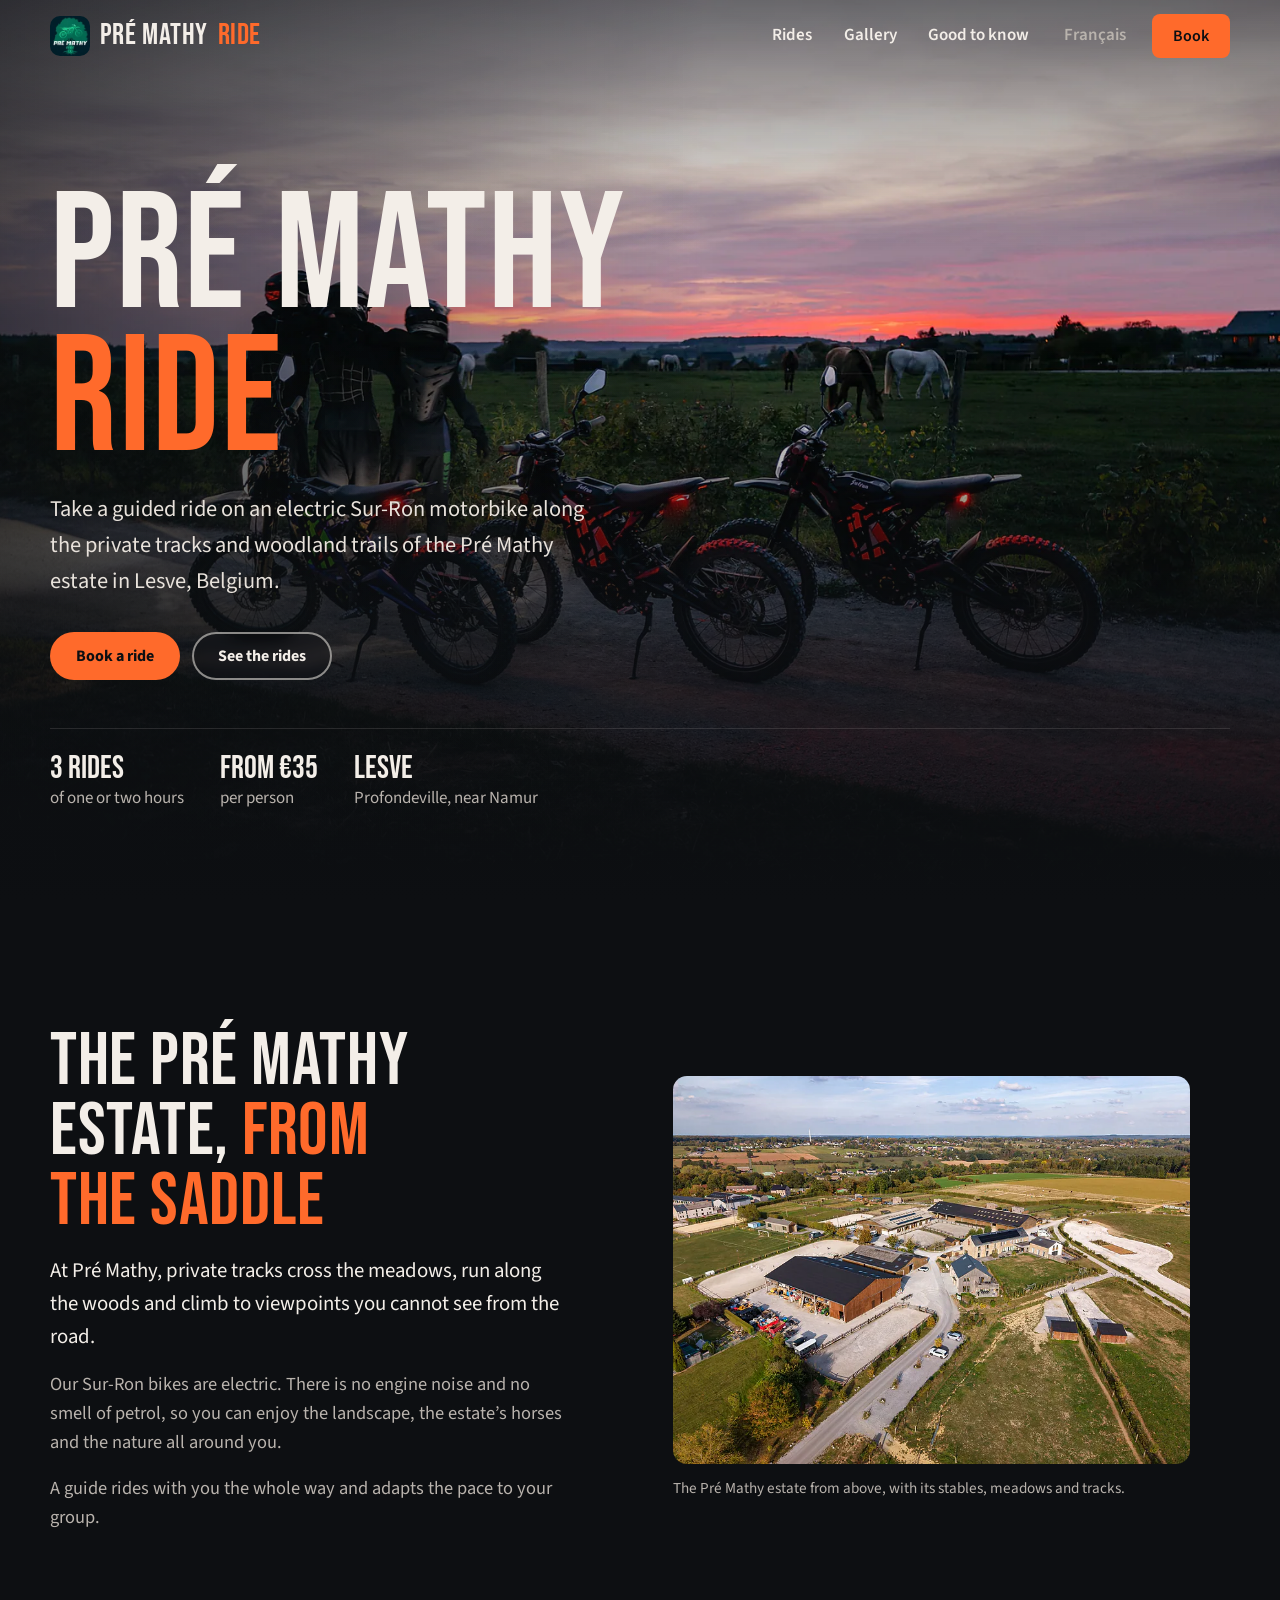
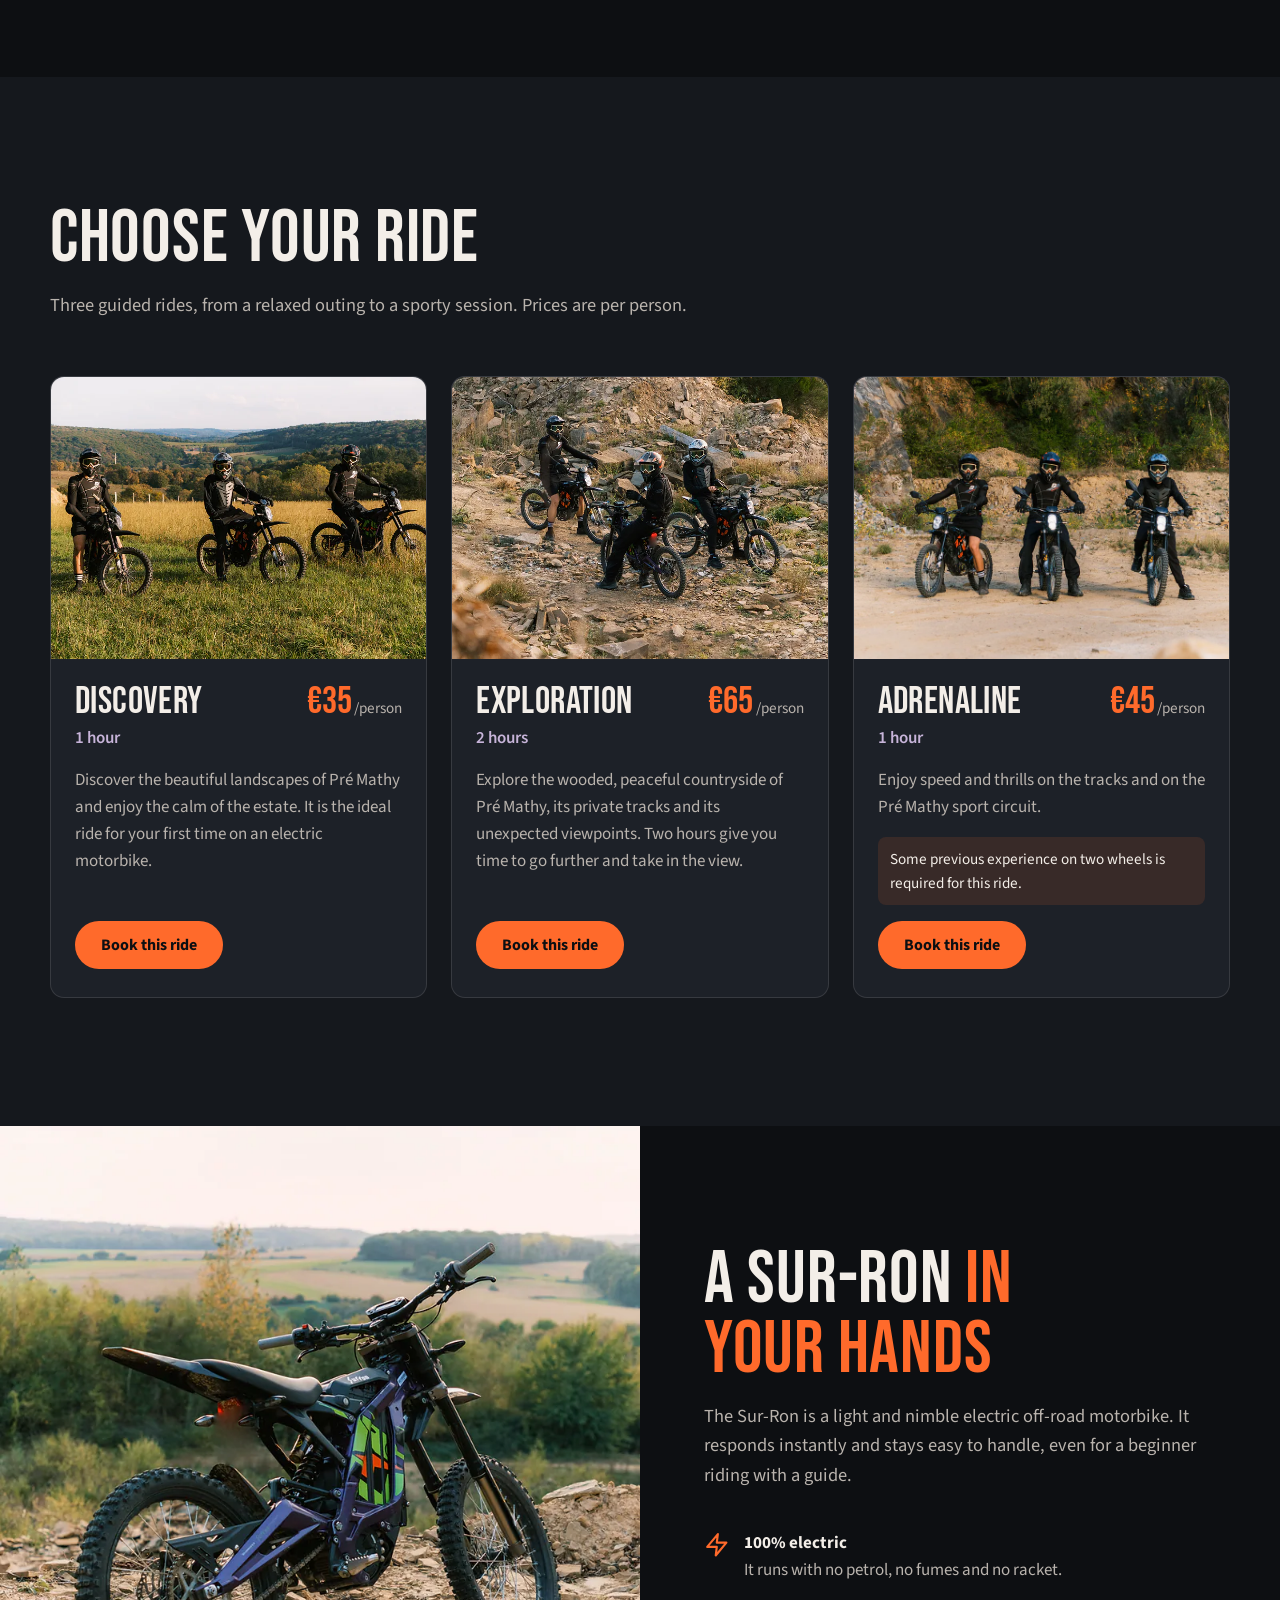
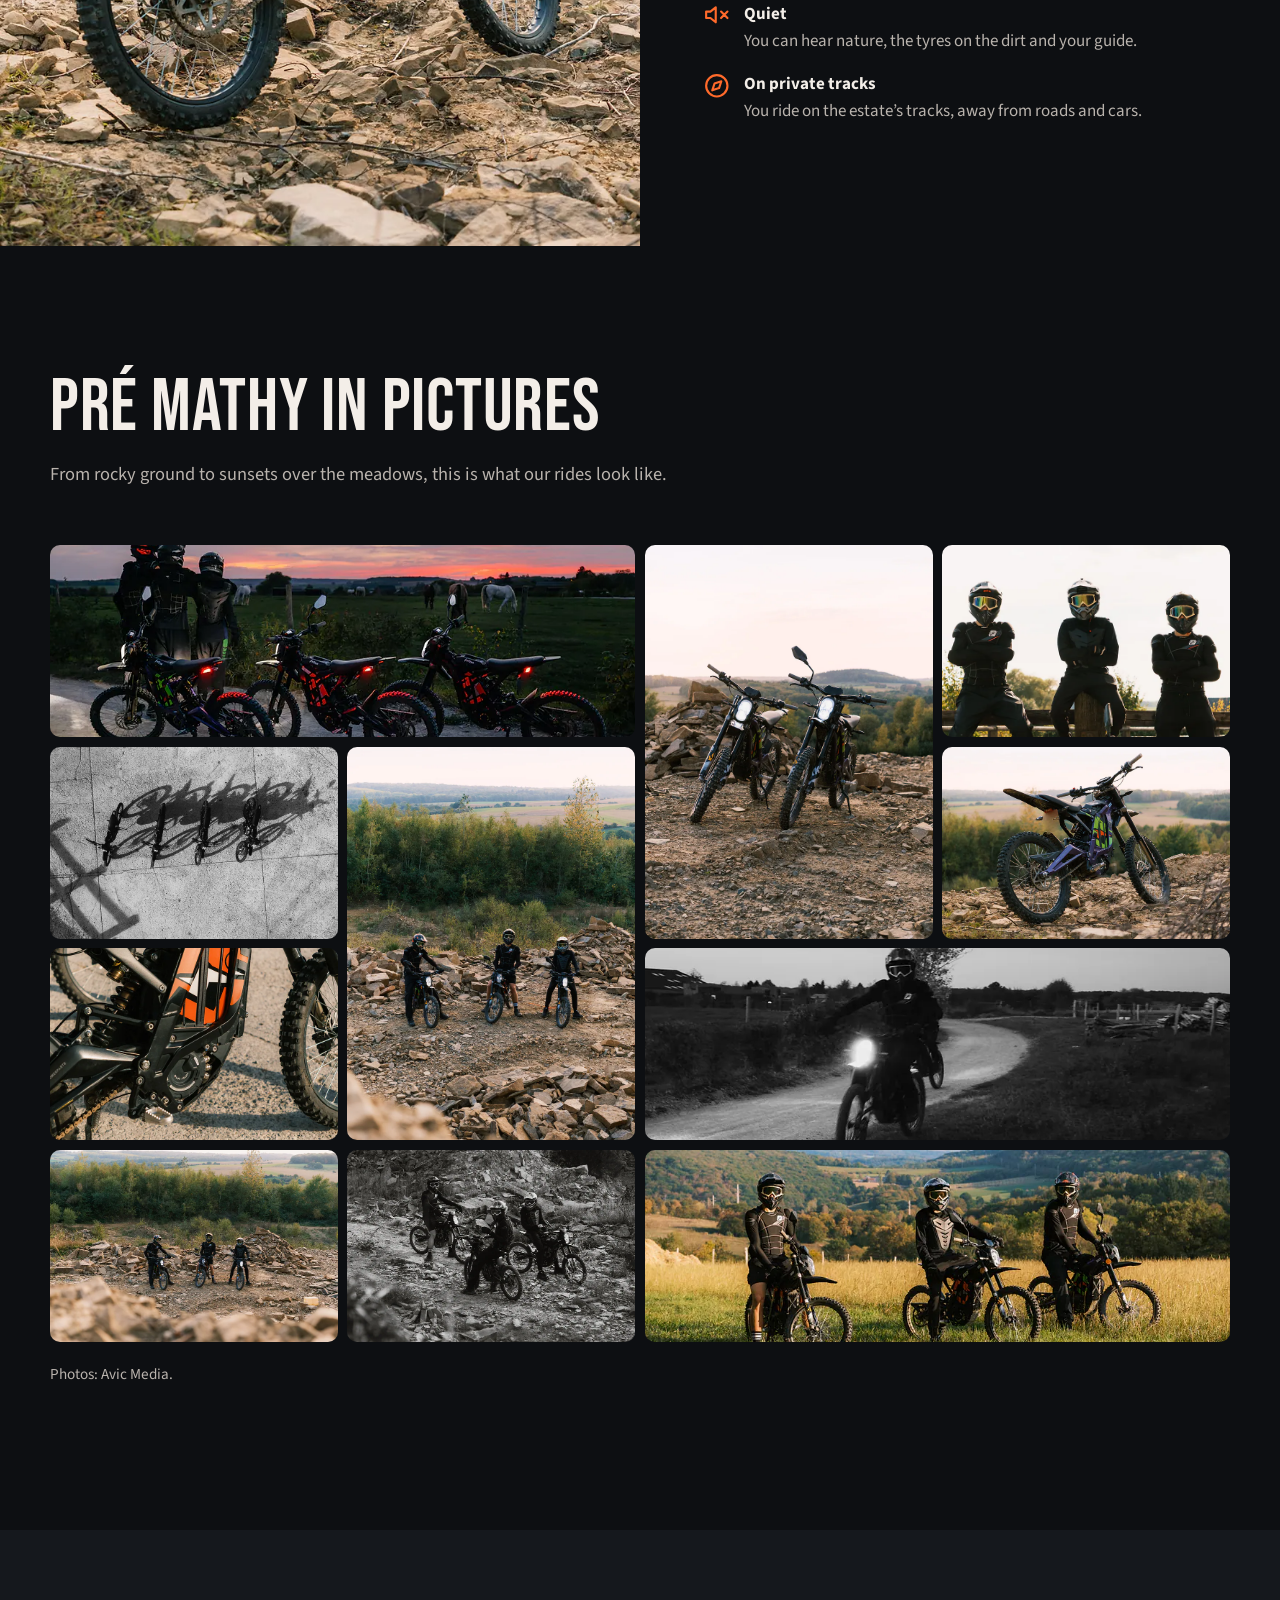
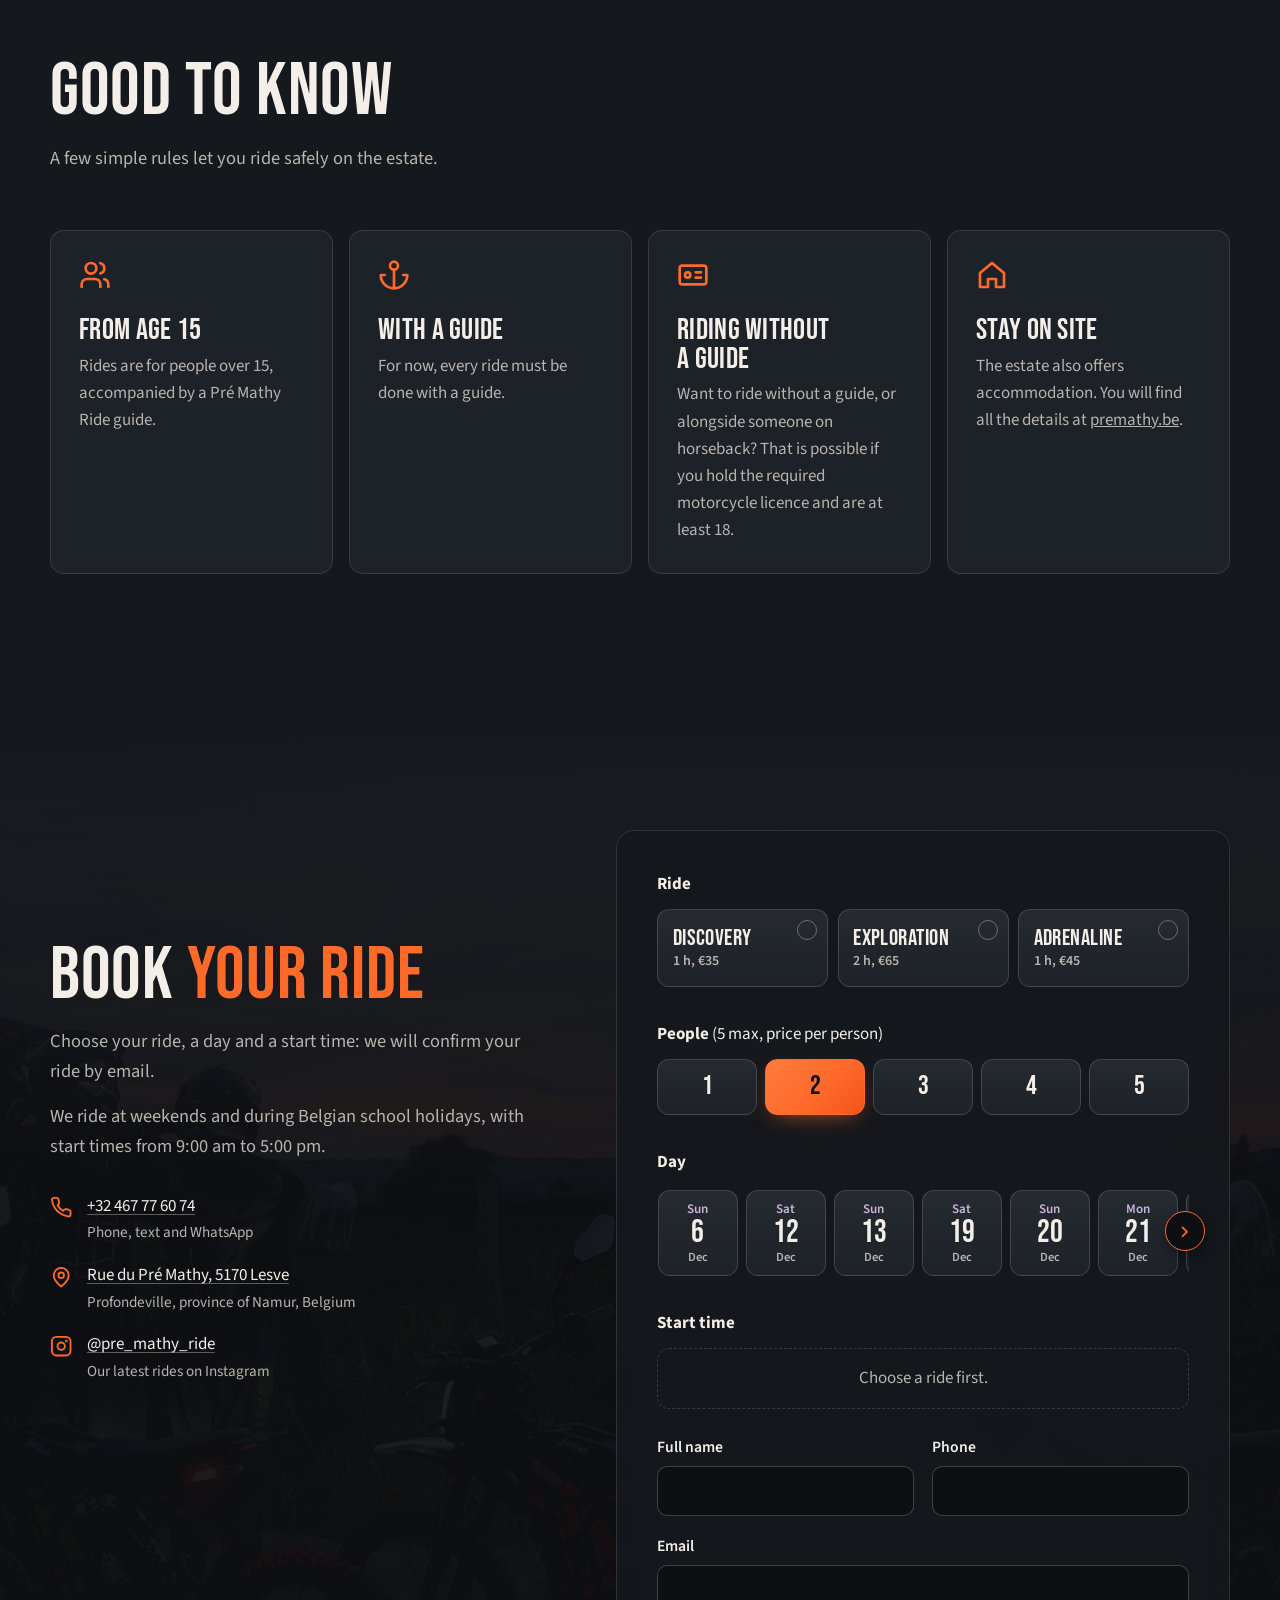
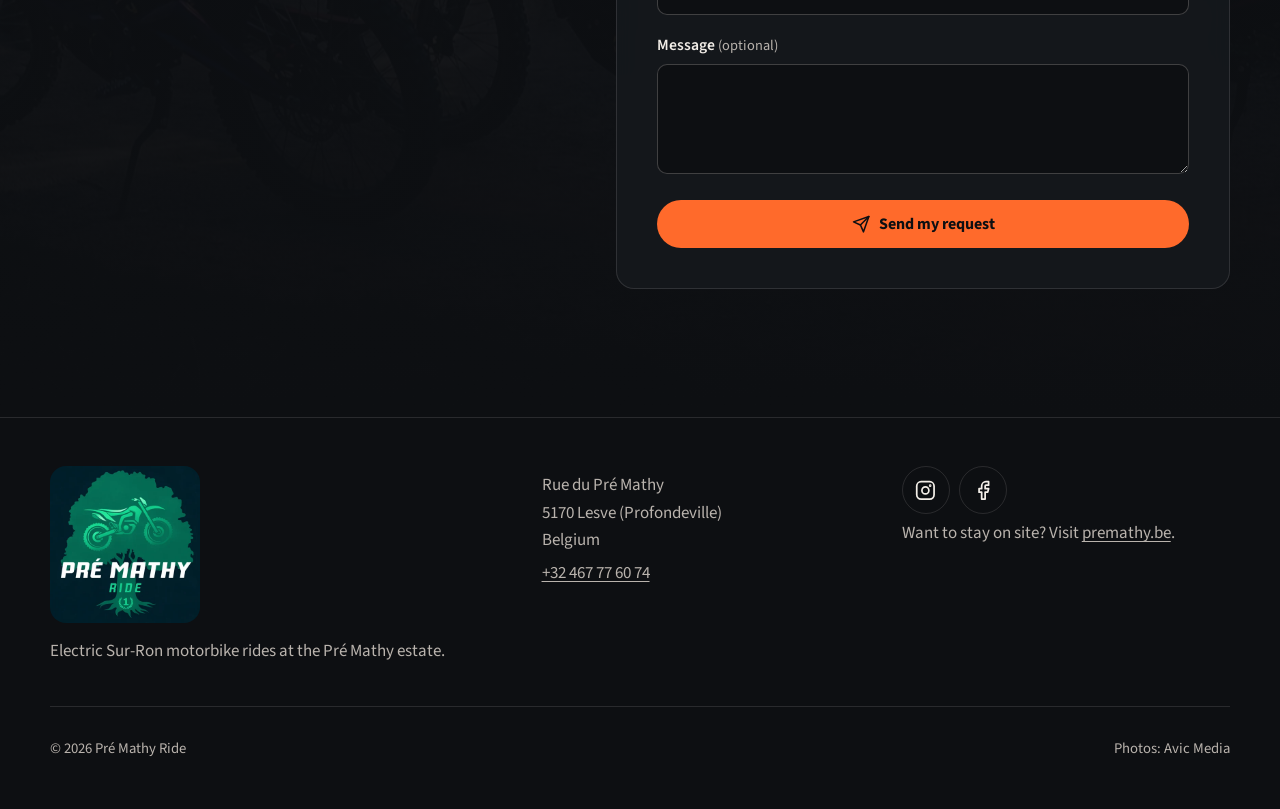
==== en/index.html @ 735bfecc "Photos réexportées depuis les originaux HD, plaques retouchées au lieu d'être floutées Les plaques s" ====
<!doctype html>
<html lang="en">
<head>
  <meta charset="utf-8">
  <meta name="viewport" content="width=device-width, initial-scale=1">
  <title>Pré Mathy Ride | Electric Sur-Ron motorbike rides in Lesve (Namur, Belgium)</title>
  <meta name="description" content="Guided electric Sur-Ron motorbike rides on the private tracks and woodland trails of the Pré Mathy estate in Lesve (Profondeville), Belgium. Three rides from €35 per person.">
  <link rel="canonical" href="https://www.mathyridee.net/en/">
  <link rel="alternate" hreflang="fr" href="https://www.mathyridee.net/">
  <link rel="alternate" hreflang="en" href="https://www.mathyridee.net/en/">
  <meta name="theme-color" content="#0d0f12">
  <meta property="og:type" content="website">
  <meta property="og:locale" content="en_GB">
  <meta property="og:title" content="Pré Mathy Ride | Electric motorbike rides in Lesve">
  <meta property="og:description" content="Guided electric Sur-Ron rides on the private tracks of the Pré Mathy estate.">
  <meta property="og:image" content="/img/og.jpg">
  <link rel="icon" href="/favicon-32.png" sizes="32x32" type="image/png">
  <link rel="icon" href="/favicon-48.png" sizes="48x48" type="image/png">
  <link rel="icon" href="/icon-192.png" sizes="192x192" type="image/png">
  <link rel="apple-touch-icon" href="/apple-touch-icon.png">
  <link rel="preload" href="/fonts/bebas-neue.woff2" as="font" type="font/woff2" crossorigin>
  <link rel="preload" href="/fonts/source-sans-3.woff2" as="font" type="font/woff2" crossorigin>
  <link rel="stylesheet" href="/styles.css">
  <script type="application/ld+json">
  {
    "@context": "https://schema.org",
    "@type": "TouristAttraction",
    "name": "Pré Mathy Ride",
    "description": "Guided electric Sur-Ron motorbike rides at the Pré Mathy estate.",
    "url": "https://www.mathyridee.net/en/",
    "telephone": "+32467776074",
    "image": "https://www.mathyridee.net/img/og.jpg",
    "address": {
      "@type": "PostalAddress",
      "streetAddress": "Rue du Pré Mathy",
      "addressLocality": "Lesve",
      "postalCode": "5170",
      "addressRegion": "Namur",
      "addressCountry": "BE"
    },
    "sameAs": ["https://www.instagram.com/pre_mathy_ride/", "https://www.facebook.com/profile.php?id=61573303986763"]
  }
  </script>
</head>
<body>
  <a class="skip" href="#contenu">Skip to content</a>

  <header class="header" id="header">
    <div class="wrap header-inner">
      <a class="brand" href="#top" aria-label="Pré Mathy Ride, back to top"><img class="brand-logo" src="/img/logo-icon.webp" width="40" height="40" alt="">Pré Mathy <span>Ride</span></a>
      <button class="menu-toggle" type="button" aria-expanded="false" aria-controls="nav" aria-label="Open menu">
        <svg viewBox="0 0 24 24" fill="none" stroke="currentColor" stroke-width="2" stroke-linecap="round" aria-hidden="true"><path d="M4 7h16M4 12h16M4 17h16"/></svg>
      </button>
      <nav class="nav" id="nav" aria-label="Main navigation">
        <a href="#formules">Rides</a>
        <a href="#galerie">Gallery</a>
        <a href="#infos">Good to know</a>
        <a class="lang" href="/" hreflang="fr" lang="fr">Français</a>
        <a class="btn btn-primary" href="#reserver">Book</a>
      </nav>
    </div>
  </header>

  <main id="contenu">
    <section class="hero" id="top">
      <picture>
        <source media="(orientation: portrait)" srcset="/img/pmr-45-800.webp 800w, /img/pmr-45-1600.webp 1600w, /img/pmr-45-2400.webp 2400w" sizes="100vw">
        <img src="/img/pmr-48-1600.webp" srcset="/img/pmr-48-800.webp 800w, /img/pmr-48-1600.webp 1600w, /img/pmr-48-2400.webp 2400w" sizes="100vw" width="1600" height="1067" alt="Three electric Sur-Ron bikes with their lights on, on a Pré Mathy track at sunset, with their riders and horses in the meadow" fetchpriority="high">
      </picture>
      <div class="wrap hero-content">
        <h1>Pré Mathy <span>Ride</span></h1>
        <p class="hero-lead">Take a guided ride on an electric Sur-Ron motorbike along the private tracks and woodland trails of the Pré Mathy estate in Lesve, Belgium.</p>
        <div class="hero-actions">
          <a class="btn btn-primary" href="#reserver">Book a ride</a>
          <a class="btn btn-ghost" href="#formules">See the rides</a>
        </div>
        <div class="hero-facts">
          <p><strong>3 rides</strong>of one or two hours</p>
          <p><strong>From €35</strong>per person</p>
          <p><strong>Lesve</strong>Profondeville, near Namur</p>
        </div>
      </div>
    </section>

    <section class="section" aria-labelledby="domaine-titre">
      <div class="wrap domain">
        <div class="domain-text reveal">
          <h2 id="domaine-titre">The Pré Mathy estate, <span class="accent">from the saddle</span></h2>
          <p>At Pré Mathy, private tracks cross the meadows, run along the woods and climb to viewpoints you cannot see from the road.</p>
          <p>Our Sur-Ron bikes are electric. There is no engine noise and no smell of petrol, so you can enjoy the landscape, the estate’s horses and the nature all around you.</p>
          <p>A guide rides with you the whole way and adapts the pace to your group.</p>
        </div>
        <figure class="domain-photo reveal reveal-delay-1">
          <img src="/img/pmr-19-1600.webp" srcset="/img/pmr-19-800.webp 800w, /img/pmr-19-1600.webp 1600w, /img/pmr-19-2400.webp 2400w" sizes="(min-width: 900px) 600px, 100vw" width="1600" height="1200" loading="lazy" alt="Aerial view of the Pré Mathy estate with its stables, meadows and dirt tracks">
          <figcaption>The Pré Mathy estate from above, with its stables, meadows and tracks.</figcaption>
        </figure>
      </div>
    </section>

    <section class="section rides" id="formules" aria-labelledby="formules-titre">
      <div class="wrap">
        <div class="section-head reveal">
          <h2 id="formules-titre">Choose your ride</h2>
          <p>Three guided rides, from a relaxed outing to a sporty session. Prices are per person.</p>
        </div>
        <div class="ride-grid">
          <article class="ride reveal">
            <div class="ride-photo">
              <img src="/img/pmr-21-800.webp" srcset="/img/pmr-21-800.webp 800w, /img/pmr-21-1600.webp 1600w, /img/pmr-21-2400.webp 2400w" sizes="(min-width: 900px) 380px, 100vw" width="800" height="533" loading="lazy" alt="Three riders on Sur-Ron bikes in a golden field, with the valley and woods behind them">
            </div>
            <div class="ride-body">
              <div class="ride-meta"><h3>Discovery</h3><p class="ride-price">€35<small>/person</small></p></div>
              <p class="ride-duration">1 hour</p>
              <p>Discover the beautiful landscapes of Pré Mathy and enjoy the calm of the estate. It is the ideal ride for your first time on an electric motorbike.</p>
              <a class="btn btn-primary" href="#reserver" data-ride="decouverte">Book this ride</a>
            </div>
          </article>
          <article class="ride reveal reveal-delay-1">
            <div class="ride-photo">
              <img src="/img/pmr-36-800.webp" srcset="/img/pmr-36-800.webp 800w, /img/pmr-36-1600.webp 1600w, /img/pmr-36-2400.webp 2400w" sizes="(min-width: 900px) 380px, 100vw" width="800" height="533" loading="lazy" alt="Riders on Sur-Ron bikes on a stony trail lined with greenery">
            </div>
            <div class="ride-body">
              <div class="ride-meta"><h3>Exploration</h3><p class="ride-price">€65<small>/person</small></p></div>
              <p class="ride-duration">2 hours</p>
              <p>Explore the wooded, peaceful countryside of Pré Mathy, its private tracks and its unexpected viewpoints. Two hours give you time to go further and take in the view.</p>
              <a class="btn btn-primary" href="#reserver" data-ride="exploration">Book this ride</a>
            </div>
          </article>
          <article class="ride reveal reveal-delay-2">
            <div class="ride-photo">
              <img src="/img/pmr-26-800.webp" srcset="/img/pmr-26-800.webp 800w, /img/pmr-26-1600.webp 1600w, /img/pmr-26-2400.webp 2400w" sizes="(min-width: 900px) 380px, 100vw" width="800" height="1200" loading="lazy" alt="Three helmeted riders standing next to their Sur-Ron bikes on rocky ground">
            </div>
            <div class="ride-body">
              <div class="ride-meta"><h3>Adrenaline</h3><p class="ride-price">€45<small>/person</small></p></div>
              <p class="ride-duration">1 hour</p>
              <p>Enjoy speed and thrills on the tracks and on the Pré Mathy sport circuit.</p>
              <p class="ride-note">Some previous experience on two wheels is required for this ride.</p>
              <a class="btn btn-primary" href="#reserver" data-ride="adrenaline">Book this ride</a>
            </div>
          </article>
        </div>
      </div>
    </section>

    <section class="machine" aria-labelledby="machine-titre">
      <div class="machine-photo">
        <img src="/img/pmr-34-1600.webp" srcset="/img/pmr-34-800.webp 800w, /img/pmr-34-1600.webp 1600w, /img/pmr-34-2400.webp 2400w" sizes="(min-width: 900px) 50vw, 100vw" width="1600" height="2400" loading="lazy" alt="An electric Sur-Ron standing on rocks, facing the countryside">
      </div>
      <div class="machine-text reveal">
        <h2 id="machine-titre">A Sur-Ron <span class="accent">in your hands</span></h2>
        <p>The Sur-Ron is a light and nimble electric off-road motorbike. It responds instantly and stays easy to handle, even for a beginner riding with a guide.</p>
        <ul class="machine-list">
          <li>
            <svg viewBox="0 0 24 24" fill="none" stroke="currentColor" stroke-width="2" stroke-linecap="round" stroke-linejoin="round" aria-hidden="true"><path d="M13 2 3 14h9l-1 8 10-12h-9l1-8z"/></svg>
            <div><strong>100% electric</strong><span>It runs with no petrol, no fumes and no racket.</span></div>
          </li>
          <li>
            <svg viewBox="0 0 24 24" fill="none" stroke="currentColor" stroke-width="2" stroke-linecap="round" stroke-linejoin="round" aria-hidden="true"><path d="M11 5 6 9H2v6h4l5 4V5z"/><path d="m22 9-6 6M16 9l6 6"/></svg>
            <div><strong>Quiet</strong><span>You can hear nature, the tyres on the dirt and your guide.</span></div>
          </li>
          <li>
            <svg viewBox="0 0 24 24" fill="none" stroke="currentColor" stroke-width="2" stroke-linecap="round" stroke-linejoin="round" aria-hidden="true"><circle cx="12" cy="12" r="10"/><path d="m16.24 7.76-2.12 6.36-6.36 2.12 2.12-6.36 6.36-2.12z"/></svg>
            <div><strong>On private tracks</strong><span>You ride on the estate’s tracks, away from roads and cars.</span></div>
          </li>
        </ul>
      </div>
    </section>

    <section class="section" id="galerie" aria-labelledby="galerie-titre">
      <div class="wrap">
        <div class="section-head reveal">
          <h2 id="galerie-titre">Pré Mathy in pictures</h2>
          <p>From rocky ground to sunsets over the meadows, this is what our rides look like.</p>
        </div>
        <div class="gallery-grid" id="gallery">
          <button class="wide" type="button" data-full="/img/pmr-50-2400.webp"><img src="/img/pmr-50-800.webp" width="800" height="533" loading="lazy" alt="Riders and Sur-Ron bikes together on a track at sunset"></button>
          <button class="tall" type="button" data-full="/img/pmr-29-2400.webp"><img src="/img/pmr-29-800.webp" width="800" height="1200" loading="lazy" alt="Two Sur-Ron bikes with headlights on, on a pile of stones in front of wooded hills"></button>
          <button type="button" data-full="/img/pmr-13-2400.webp"><img src="/img/pmr-13-800.webp" width="800" height="450" loading="lazy" alt="Three helmeted riders with arms crossed in front of the trees"></button>
          <button type="button" data-full="/img/pmr-18-2400.webp"><img src="/img/pmr-18-800.webp" width="800" height="600" loading="lazy" alt="Shadows of bikes and riders cast on the gravel, in black and white"></button>
          <button class="tall" type="button" data-full="/img/pmr-42-2400.webp"><img src="/img/pmr-42-800.webp" width="800" height="1200" loading="lazy" alt="Three riders and their Sur-Ron bikes on rocky ground under a clear sky"></button>
          <button type="button" data-full="/img/pmr-35-2400.webp"><img src="/img/pmr-35-800.webp" width="800" height="533" loading="lazy" alt="A Sur-Ron on the rocks, facing the fields and woods"></button>
          <button type="button" data-full="/img/pmr-08-2400.webp"><img src="/img/pmr-08-800.webp" width="800" height="599" loading="lazy" alt="Close-up of a Sur-Ron: wheel, suspension and orange bodywork"></button>
          <button class="wide" type="button" data-full="/img/pmr-51-2400.webp"><img src="/img/pmr-51-800.webp" width="800" height="533" loading="lazy" alt="A rider with headlight on along a track at night, in black and white"></button>
          <button type="button" data-full="/img/pmr-41-2400.webp"><img src="/img/pmr-41-800.webp" width="800" height="533" loading="lazy" alt="Three riders lined up on their bikes in the middle of stony ground"></button>
          <button type="button" data-full="/img/pmr-37-2400.webp"><img src="/img/pmr-37-800.webp" width="800" height="533" loading="lazy" alt="Riders on Sur-Ron bikes on a rocky trail, in black and white"></button>
          <button class="wide" type="button" data-full="/img/pmr-20-2400.webp"><img src="/img/pmr-20-800.webp" width="800" height="533" loading="lazy" alt="Three riders on their Sur-Ron bikes in a field, with the valley behind them"></button>
        </div>
        <p class="gallery-credit">Photos: Avic Media.</p>
      </div>
    </section>

    <section class="section infos" id="infos" aria-labelledby="infos-titre">
      <div class="wrap">
        <div class="section-head reveal">
          <h2 id="infos-titre">Good to know</h2>
          <p>A few simple rules let you ride safely on the estate.</p>
        </div>
        <div class="info-grid">
          <div class="info reveal">
            <svg viewBox="0 0 24 24" fill="none" stroke="currentColor" stroke-width="2" stroke-linecap="round" stroke-linejoin="round" aria-hidden="true"><path d="M16 21v-2a4 4 0 0 0-4-4H6a4 4 0 0 0-4 4v2"/><circle cx="9" cy="7" r="4"/><path d="M22 21v-2a4 4 0 0 0-3-3.87M16 3.13a4 4 0 0 1 0 7.75"/></svg>
            <h3>From age 15</h3>
            <p>Rides are for people over 15, accompanied by a Pré Mathy Ride guide.</p>
          </div>
          <div class="info reveal reveal-delay-1">
            <svg viewBox="0 0 24 24" fill="none" stroke="currentColor" stroke-width="2" stroke-linecap="round" stroke-linejoin="round" aria-hidden="true"><circle cx="12" cy="5" r="3"/><path d="M12 22V8M5 12H2a10 10 0 0 0 20 0h-3"/></svg>
            <h3>With a guide</h3>
            <p>For now, every ride must be done with a guide.</p>
          </div>
          <div class="info reveal reveal-delay-2">
            <svg viewBox="0 0 24 24" fill="none" stroke="currentColor" stroke-width="2" stroke-linecap="round" stroke-linejoin="round" aria-hidden="true"><rect x="2" y="5" width="20" height="14" rx="2"/><circle cx="8" cy="12" r="2"/><path d="M14 10h4M14 14h4"/></svg>
            <h3>Riding without a guide</h3>
            <p>Want to ride without a guide, or alongside someone on horseback? That is possible if you hold the required motorcycle licence and are at least 18.</p>
          </div>
          <div class="info reveal">
            <svg viewBox="0 0 24 24" fill="none" stroke="currentColor" stroke-width="2" stroke-linecap="round" stroke-linejoin="round" aria-hidden="true"><path d="M3 10.5 12 3l9 7.5V21h-6v-6H9v6H3z"/></svg>
            <h3>Stay on site</h3>
            <p>The estate also offers accommodation. You will find all the details at <a href="https://www.premathy.be/" target="_blank" rel="noopener">premathy.be</a>.</p>
          </div>
        </div>
      </div>
    </section>

    <section class="section booking" id="reserver" aria-labelledby="reserver-titre">
      <div class="booking-bg" aria-hidden="true"><img src="/img/pmr-49-1600.webp" srcset="/img/pmr-49-800.webp 800w, /img/pmr-49-1600.webp 1600w, /img/pmr-49-2400.webp 2400w" sizes="100vw" width="1600" height="1067" loading="lazy" alt=""></div>
      <div class="wrap booking-grid">
        <div class="booking-intro reveal">
          <h2 id="reserver-titre">Book <span class="accent">your ride</span></h2>
          <p>Choose your ride, a day and a start time: we will confirm your ride by email.</p>
          <p>We ride at weekends and during Belgian school holidays, with start times from 9:00 am to 5:00 pm.</p>
          <ul class="contact-list">
            <li>
              <svg viewBox="0 0 24 24" fill="none" stroke="currentColor" stroke-width="2" stroke-linecap="round" stroke-linejoin="round" aria-hidden="true"><path d="M22 16.92v3a2 2 0 0 1-2.18 2 19.8 19.8 0 0 1-8.63-3.07 19.5 19.5 0 0 1-6-6A19.8 19.8 0 0 1 2.12 4.18 2 2 0 0 1 4.11 2h3a2 2 0 0 1 2 1.72c.13.96.36 1.9.7 2.81a2 2 0 0 1-.45 2.11L8.09 9.91a16 16 0 0 0 6 6l1.27-1.27a2 2 0 0 1 2.11-.45c.9.34 1.85.57 2.81.7A2 2 0 0 1 22 16.92z"/></svg>
              <div><a href="tel:+32467776074">+32 467 77 60 74</a><small>Phone, text and WhatsApp</small></div>
            </li>
            <li>
              <svg viewBox="0 0 24 24" fill="none" stroke="currentColor" stroke-width="2" stroke-linecap="round" stroke-linejoin="round" aria-hidden="true"><path d="M20 10c0 6-8 12-8 12s-8-6-8-12a8 8 0 0 1 16 0z"/><circle cx="12" cy="10" r="3"/></svg>
              <div><a href="https://maps.app.goo.gl/P4dVZrXSsiTsPpuCA" target="_blank" rel="noopener">Rue du Pré Mathy, 5170 Lesve</a><small>Profondeville, province of Namur, Belgium</small></div>
            </li>
            <li>
              <svg viewBox="0 0 24 24" fill="none" stroke="currentColor" stroke-width="2" stroke-linecap="round" stroke-linejoin="round" aria-hidden="true"><rect x="2" y="2" width="20" height="20" rx="5"/><circle cx="12" cy="12" r="4"/><circle cx="17.5" cy="6.5" r="0.5" fill="currentColor"/></svg>
              <div><a href="https://www.instagram.com/pre_mathy_ride/" target="_blank" rel="noopener">@pre_mathy_ride</a><small>Our latest rides on Instagram</small></div>
            </li>
          </ul>
        </div>

        <form class="form reveal reveal-delay-1" id="booking-form" novalidate>
          <div class="form-main" id="form-main">
            <input type="hidden" id="ride" name="ride">
            <input type="hidden" id="people" name="people" value="2">

            <div class="pick">
              <p class="pick-label" id="lbl-ride">Ride</p>
              <div class="ride-picks" id="ride-picks" role="group" aria-labelledby="lbl-ride">
                <button type="button" class="tile ride-tile" data-value="decouverte" aria-pressed="false"><span class="tick" aria-hidden="true"></span><span class="tile-main">Discovery</span><span class="tile-sub">1 h, €35</span></button>
                <button type="button" class="tile ride-tile" data-value="exploration" aria-pressed="false"><span class="tick" aria-hidden="true"></span><span class="tile-main">Exploration</span><span class="tile-sub">2 h, €65</span></button>
                <button type="button" class="tile ride-tile" data-value="adrenaline" aria-pressed="false"><span class="tick" aria-hidden="true"></span><span class="tile-main">Adrenaline</span><span class="tile-sub">1 h, €45</span></button>
              </div>
              <p class="error" id="ride-error"></p>
            </div>

            <div class="pick">
              <p class="pick-label" id="lbl-people">People <span class="hint">(5 max, price per person)</span></p>
              <div class="people-picks" id="people-picks" role="group" aria-labelledby="lbl-people">
                <button type="button" class="tile num-tile" data-value="1" aria-pressed="false">1</button>
                <button type="button" class="tile num-tile" data-value="2" aria-pressed="true">2</button>
                <button type="button" class="tile num-tile" data-value="3" aria-pressed="false">3</button>
                <button type="button" class="tile num-tile" data-value="4" aria-pressed="false">4</button>
                <button type="button" class="tile num-tile" data-value="5" aria-pressed="false">5</button>
              </div>
              <p class="error" id="people-error"></p>
            </div>

            <div class="pick" id="planner">
              <input type="hidden" id="date" name="date">
              <input type="hidden" id="time" name="time">
              <p class="pick-label" id="lbl-day">Day</p>
              <div class="day-strip">
                <button type="button" class="strip-nav prev" id="days-prev" aria-label="Earlier days"><svg viewBox="0 0 24 24" fill="none" stroke="currentColor" stroke-width="2.4" stroke-linecap="round" stroke-linejoin="round" aria-hidden="true"><path d="m15 18-6-6 6-6"/></svg></button>
                <div class="day-scroll" id="day-grid" role="group" aria-labelledby="lbl-day"></div>
                <button type="button" class="strip-nav next" id="days-next" aria-label="Later days"><svg viewBox="0 0 24 24" fill="none" stroke="currentColor" stroke-width="2.4" stroke-linecap="round" stroke-linejoin="round" aria-hidden="true"><path d="m9 18 6-6-6-6"/></svg></button>
              </div>
              <p class="pick-label" id="lbl-time">Start time</p>
              <div class="time-grid" id="time-grid" role="group" aria-labelledby="lbl-time"></div>
            </div>
            <p class="planner-status" id="planner-status" aria-live="polite"></p>
            <p class="error" id="when-error"></p>

            <div class="fields">
              <div class="field">
                <label for="name">Full name</label>
                <input id="name" name="name" type="text" autocomplete="name" required aria-describedby="name-error">
                <p class="error" id="name-error"></p>
              </div>
              <div class="field">
                <label for="phone">Phone</label>
                <input id="phone" name="phone" type="tel" autocomplete="tel" inputmode="tel" required aria-describedby="phone-error">
                <p class="error" id="phone-error"></p>
              </div>
              <div class="field full">
                <label for="email">Email</label>
                <input id="email" name="email" type="email" autocomplete="email" required aria-describedby="email-error">
                <p class="error" id="email-error"></p>
              </div>
              <div class="field full">
                <label for="message">Message <span class="hint">(optional)</span></label>
                <textarea id="message" name="message" rows="3"></textarea>
              </div>
              <div class="hp" aria-hidden="true">
                <label for="website">Leave empty</label>
                <input id="website" name="website" type="text" tabindex="-1" autocomplete="off">
              </div>
            </div>
            <div class="form-summary" role="alert" id="form-summary"></div>
            <div class="form-actions">
              <button class="btn btn-primary" type="submit" id="submit-btn">
                <svg viewBox="0 0 24 24" fill="none" stroke="currentColor" stroke-width="2" stroke-linecap="round" stroke-linejoin="round" aria-hidden="true"><path d="m22 2-7 20-4-9-9-4z"/><path d="M22 2 11 13"/></svg>
                <span>Send my request</span>
              </button>
            </div>
          </div>
          <div class="form-done" id="form-done" hidden tabindex="-1">
            <svg viewBox="0 0 24 24" fill="none" stroke="currentColor" stroke-width="2" stroke-linecap="round" stroke-linejoin="round" aria-hidden="true"><path d="M22 11.08V12a10 10 0 1 1-5.93-9.14"/><path d="m22 4-10 10.01-3-3"/></svg>
            <h3>Request sent!</h3>
            <p id="done-text"></p>
            <p>We will confirm your ride by email very soon.</p>
            <button class="btn btn-ghost" type="button" id="new-request">New request</button>
          </div>
        </form>
      </div>
    </section>
  </main>

  <footer class="footer">
    <div class="wrap">
      <div class="footer-inner">
        <div>
          <a class="footer-logo" href="#top"><img src="/img/logo.webp" width="440" height="460" alt="Pré Mathy Ride logo" loading="lazy"></a>
          <p>Electric Sur-Ron motorbike rides at the Pré Mathy estate.</p>
        </div>
        <div>
          <p>Rue du Pré Mathy<br>5170 Lesve (Profondeville)<br>Belgium</p>
          <p><a href="tel:+32467776074">+32 467 77 60 74</a></p>
        </div>
        <div>
          <div class="socials">
            <a href="https://www.instagram.com/pre_mathy_ride/" target="_blank" rel="noopener" aria-label="Pré Mathy Ride on Instagram">
              <svg viewBox="0 0 24 24" fill="none" stroke="currentColor" stroke-width="2" stroke-linecap="round" stroke-linejoin="round" aria-hidden="true"><rect x="2" y="2" width="20" height="20" rx="5"/><circle cx="12" cy="12" r="4"/><circle cx="17.5" cy="6.5" r="0.5" fill="currentColor"/></svg>
            </a>
            <a href="https://www.facebook.com/profile.php?id=61573303986763" target="_blank" rel="noopener" aria-label="Pré Mathy Ride on Facebook">
              <svg viewBox="0 0 24 24" fill="none" stroke="currentColor" stroke-width="2" stroke-linecap="round" stroke-linejoin="round" aria-hidden="true"><path d="M18 2h-3a5 5 0 0 0-5 5v3H7v4h3v8h4v-8h3l1-4h-4V7a1 1 0 0 1 1-1h3z"/></svg>
            </a>
          </div>
          <p>Want to stay on site? Visit <a href="https://www.premathy.be/" target="_blank" rel="noopener">premathy.be</a>.</p>
        </div>
      </div>
      <div class="footer-bottom">
        <p>© 2026 Pré Mathy Ride</p>
        <p>Photos: Avic Media</p>
      </div>
    </div>
  </footer>

  <div class="mobile-bar" id="mobile-bar">
    <a class="btn btn-ghost" href="tel:+32467776074">Call</a>
    <a class="btn btn-primary" href="#reserver">Book</a>
  </div>

  <dialog class="lightbox" id="lightbox" aria-label="Enlarged photo">
    <img alt="">
    <button class="lb-btn lb-close" type="button" aria-label="Close">
      <svg viewBox="0 0 24 24" fill="none" stroke="currentColor" stroke-width="2" stroke-linecap="round" aria-hidden="true"><path d="M18 6 6 18M6 6l12 12"/></svg>
    </button>
    <button class="lb-btn lb-prev" type="button" aria-label="Previous photo">
      <svg viewBox="0 0 24 24" fill="none" stroke="currentColor" stroke-width="2" stroke-linecap="round" stroke-linejoin="round" aria-hidden="true"><path d="m15 18-6-6 6-6"/></svg>
    </button>
    <button class="lb-btn lb-next" type="button" aria-label="Next photo">
      <svg viewBox="0 0 24 24" fill="none" stroke="currentColor" stroke-width="2" stroke-linecap="round" stroke-linejoin="round" aria-hidden="true"><path d="m9 18 6-6-6-6"/></svg>
    </button>
    <p class="lb-count" aria-live="polite"></p>
  </dialog>

  <script src="/script.js" defer></script>
</body>
</html>
---- styles.css ----
@font-face {
  font-family: "Bebas Neue";
  src: url("/fonts/bebas-neue.woff2") format("woff2");
  font-weight: 400;
  font-display: swap;
}
@font-face {
  font-family: "Source Sans 3";
  src: url("/fonts/source-sans-3.woff2") format("woff2");
  font-weight: 200 900;
  font-display: swap;
}

:root {
  --night: #0d0f12;
  --night-2: #15181d;
  --night-3: #1d2128;
  --line: rgba(243, 238, 232, 0.12);
  --text: #f3eee8;
  --text-soft: #b9b3ad;
  --sunset: #ff6a2b;
  --sunset-hover: #ff8550;
  --dusk: #c7b4d9;
  --radius: 14px;
  --display: "Bebas Neue", "Arial Narrow", Impact, sans-serif;
  --body: "Source Sans 3", "Segoe UI", system-ui, sans-serif;
  --wrap: min(1180px, 100% - 2rem);
  --ease: cubic-bezier(0.22, 1, 0.36, 1);
}

*, *::before, *::after { box-sizing: border-box; }

html { scroll-behavior: smooth; scroll-padding-top: 5rem; }

body {
  margin: 0;
  background: var(--night);
  color: var(--text);
  font-family: var(--body);
  font-size: 1.0625rem;
  line-height: 1.6;
  -webkit-font-smoothing: antialiased;
  text-rendering: optimizeLegibility;
}

[hidden] { display: none !important; }
img { display: block; max-width: 100%; height: auto; }
a { color: inherit; }
p { margin: 0 0 1rem; }

h1, h2, h3 {
  font-family: var(--display);
  font-weight: 400;
  line-height: 0.95;
  letter-spacing: 0.01em;
  margin: 0 0 1rem;
  text-wrap: balance;
}
h2 { font-size: clamp(2.6rem, 6vw, 4.6rem); }
h3 { font-size: clamp(1.9rem, 3vw, 2.4rem); }

.wrap { width: var(--wrap); margin-inline: auto; }

.skip {
  position: absolute; left: 1rem; top: -4rem; z-index: 100;
  background: var(--sunset); color: var(--night); padding: 0.6rem 1rem; border-radius: 8px;
  font-weight: 700; text-decoration: none;
}
.skip:focus { top: 1rem; }

:focus-visible { outline: 3px solid var(--sunset); outline-offset: 3px; border-radius: 6px; }

/* Boutons */
.btn {
  display: inline-flex; align-items: center; justify-content: center; gap: 0.55rem;
  min-height: 48px; padding: 0.8rem 1.5rem;
  border-radius: 999px; border: 2px solid transparent;
  font: 700 1rem/1 var(--body); text-decoration: none; cursor: pointer;
  transition: background-color 0.2s var(--ease), color 0.2s var(--ease), border-color 0.2s var(--ease), transform 0.2s var(--ease);
}
.btn svg { width: 1.15rem; height: 1.15rem; flex: none; }
.btn-primary { background: var(--sunset); color: var(--night); }
.btn-primary:hover { background: var(--sunset-hover); }
.btn-ghost { border-color: rgba(243, 238, 232, 0.55); color: var(--text); background: rgba(13, 15, 18, 0.25); backdrop-filter: blur(6px); }
.btn-ghost:hover { border-color: var(--text); background: rgba(13, 15, 18, 0.5); }
.btn:active { transform: scale(0.97); }

/* En-tête */
.header {
  position: fixed; inset: 0 0 auto; z-index: 50;
  transition: background-color 0.3s var(--ease), box-shadow 0.3s var(--ease);
}
.header.is-solid { background: rgba(13, 15, 18, 0.92); backdrop-filter: blur(12px); box-shadow: 0 1px 0 var(--line); }
.header-inner { display: flex; align-items: center; justify-content: space-between; gap: 1rem; height: 4.5rem; }
.brand { font-family: var(--display); font-size: 1.85rem; letter-spacing: 0.02em; text-decoration: none; line-height: 1; }
.brand span { color: var(--sunset); }
.nav { display: flex; align-items: center; gap: 0.25rem; }
.nav a {
  text-decoration: none; font-weight: 600; padding: 0.6rem 0.85rem; border-radius: 8px;
  transition: color 0.2s, background-color 0.2s;
}
.nav a:hover { background: rgba(243, 238, 232, 0.08); }
.nav .lang { color: var(--text-soft); font-weight: 600; margin-left: 0.25rem; }
.nav .lang:hover { color: var(--text); }
.nav .btn { margin-left: 0.5rem; min-height: 44px; padding: 0.6rem 1.2rem; }
.nav .btn:hover { background: var(--sunset-hover); }

/* Hero */
.hero { position: relative; min-height: 100svh; display: flex; align-items: flex-end; overflow: hidden; isolation: isolate; }
.hero picture, .hero img { position: absolute; inset: 0; width: 100%; height: 100%; object-fit: cover; z-index: -2; }
.hero img { object-position: 70% 60%; animation: heroZoom 14s var(--ease) both; }
.hero::after {
  content: ""; position: absolute; inset: 0; z-index: -1;
  background:
    linear-gradient(180deg, rgba(13, 15, 18, 0.55) 0%, rgba(13, 15, 18, 0) 28%),
    linear-gradient(90deg, rgba(13, 15, 18, 0.6) 0%, rgba(13, 15, 18, 0) 55%),
    linear-gradient(0deg, var(--night) 0%, rgba(13, 15, 18, 0.7) 30%, rgba(13, 15, 18, 0) 62%);
}
.hero-content { padding-block: 7rem 4.5rem; }
.hero h1 { font-size: clamp(4.2rem, 13vw, 10.5rem); margin-bottom: 1.25rem; line-height: 0.86; }
.hero h1 span { display: block; color: var(--sunset); }
.hero-lead { font-size: clamp(1.15rem, 2vw, 1.4rem); max-width: 34rem; color: #e8e2db; margin-bottom: 2rem; }
.hero-actions { display: flex; flex-wrap: wrap; gap: 0.75rem; }
.hero-facts { display: flex; flex-wrap: wrap; gap: 0.75rem 2.25rem; margin-top: 3rem; padding-top: 1.5rem; border-top: 1px solid var(--line); color: var(--text-soft); }
.hero-facts strong { display: block; font-family: var(--display); font-weight: 400; font-size: 2rem; line-height: 1; color: var(--text); }

@keyframes heroZoom { from { transform: scale(1.08); } to { transform: scale(1); } }

/* Sections */
section { position: relative; }
.section { padding-block: clamp(4.5rem, 10vw, 8rem); }
.section-head { max-width: 46rem; margin-bottom: clamp(2.5rem, 5vw, 3.5rem); }
.section-head p { color: var(--text-soft); font-size: 1.15rem; }
.accent { color: var(--sunset); }

/* Domaine */
.domain { display: grid; grid-template-columns: 1fr; gap: clamp(2rem, 5vw, 4.5rem); align-items: center; }
.domain-text p { color: var(--text-soft); font-size: 1.15rem; }
.domain-text p:first-of-type { color: var(--text); font-size: 1.3rem; }
.domain-photo { position: relative; }
.domain-photo img { border-radius: var(--radius); width: 100%; aspect-ratio: 4 / 3; object-fit: cover; }
.domain-photo figcaption { margin-top: 0.75rem; color: var(--text-soft); font-size: 0.95rem; }

/* Formules */
.rides { background: var(--night-2); }
.ride-grid { display: grid; grid-template-columns: 1fr; gap: 1.5rem; }
.ride {
  display: flex; flex-direction: column; background: var(--night-3); border-radius: var(--radius); overflow: hidden;
  border: 1px solid var(--line);
  transition: transform 0.35s var(--ease), border-color 0.35s var(--ease);
}
.ride:hover { transform: translateY(-4px); border-color: rgba(255, 106, 43, 0.5); }
.ride-photo { aspect-ratio: 4 / 3; overflow: hidden; }
.ride-photo img { width: 100%; height: 100%; object-fit: cover; transition: transform 0.6s var(--ease); }
.ride:hover .ride-photo img { transform: scale(1.04); }
.ride-body { display: flex; flex-direction: column; flex: 1; padding: 1.5rem 1.5rem 1.75rem; }
.ride-meta { display: flex; align-items: baseline; justify-content: space-between; gap: 1rem; margin-bottom: 0.25rem; }
.ride-meta h3 { margin: 0; }
.ride-body .ride-price { font-family: var(--display); font-size: 2.4rem; line-height: 1; color: var(--sunset); white-space: nowrap; }
.ride-price small { font-family: var(--body); font-size: 0.95rem; color: var(--text-soft); margin-left: 0.15rem; }
.ride-body .ride-duration { color: var(--dusk); font-weight: 600; margin-bottom: 0.9rem; }
.ride-body p { color: var(--text-soft); }
.ride-body .ride-meta p { margin: 0; }
.ride-body .ride-note { font-size: 0.95rem; color: var(--text); background: rgba(255, 106, 43, 0.12); border-radius: 8px; padding: 0.6rem 0.8rem; }
.ride-body .btn { margin-top: auto; align-self: flex-start; }

/* Bandeau machine */
.machine { display: grid; grid-template-columns: 1fr; min-height: 80vh; background: var(--night); }
.machine-photo { position: relative; min-height: 60vh; }
.machine-photo img { position: absolute; inset: 0; width: 100%; height: 100%; object-fit: cover; object-position: 50% 70%; }
.machine-text { display: flex; flex-direction: column; justify-content: center; padding: clamp(3rem, 7vw, 6rem) max(1rem, calc((100vw - 1180px) / 2)); }
.machine-text > * { max-width: 32rem; }
.machine-text p { color: var(--text-soft); font-size: 1.15rem; }
.machine-list { list-style: none; padding: 0; margin: 1.5rem 0 0; display: grid; gap: 1rem; }
.machine-list li { display: flex; gap: 0.9rem; align-items: flex-start; }
.machine-list svg { width: 1.6rem; height: 1.6rem; flex: none; color: var(--sunset); margin-top: 0.1rem; }
.machine-list strong { display: block; color: var(--text); }
.machine-list span { color: var(--text-soft); }

/* Galerie */
.gallery-grid { display: grid; grid-template-columns: repeat(2, 1fr); grid-auto-rows: 42vw; grid-auto-flow: dense; gap: 0.6rem; }
.gallery-grid button {
  position: relative; padding: 0; border: 0; border-radius: 10px; overflow: hidden; cursor: zoom-in; background: var(--night-3);
}
.gallery-grid img { width: 100%; height: 100%; object-fit: cover; transition: transform 0.6s var(--ease), filter 0.4s; }
.gallery-grid button:hover img { transform: scale(1.05); }
.gallery-grid .tall { grid-row: span 2; }
.gallery-grid .wide { grid-column: span 2; }
.gallery-credit { margin-top: 1.25rem; color: var(--text-soft); font-size: 0.95rem; }

.lightbox {
  width: 100vw; height: 100vh; max-width: none; max-height: none; margin: 0; padding: 0; border: 0;
  background: rgba(8, 9, 11, 0.96); color: var(--text);
}
.lightbox[open] { display: flex; align-items: center; justify-content: center; animation: fadeIn 0.25s var(--ease); }
.lightbox::backdrop { background: transparent; }
.lightbox img { max-width: calc(100vw - 2rem); max-height: calc(100vh - 7rem); object-fit: contain; border-radius: 6px; }
.lb-btn {
  position: absolute; display: grid; place-items: center; width: 52px; height: 52px; border-radius: 50%;
  border: 1px solid var(--line); background: rgba(29, 33, 40, 0.85); color: var(--text); cursor: pointer;
  transition: background-color 0.2s;
}
.lb-btn:hover { background: var(--night-3); border-color: var(--text-soft); }
.lb-btn svg { width: 1.4rem; height: 1.4rem; }
.lb-close { top: 1rem; right: 1rem; }
.lb-prev { left: 1rem; top: 50%; translate: 0 -50%; }
.lb-next { right: 1rem; top: 50%; translate: 0 -50%; }
.lb-count { position: absolute; bottom: 1.25rem; left: 50%; translate: -50% 0; color: var(--text-soft); font-size: 0.95rem; }

@keyframes fadeIn { from { opacity: 0; } to { opacity: 1; } }

/* Bon à savoir */
.infos { background: var(--night-2); }
.info-grid { display: grid; grid-template-columns: 1fr; gap: 1rem; }
.info {
  padding: 1.75rem; border-radius: var(--radius); background: var(--night-3); border: 1px solid var(--line);
}
.info svg { width: 2rem; height: 2rem; color: var(--sunset); margin-bottom: 1rem; }
.info h3 { font-size: 1.9rem; margin-bottom: 0.5rem; }
.info p { color: var(--text-soft); margin: 0; }

/* Réservation */
.booking { position: relative; isolation: isolate; overflow: hidden; }
.booking-bg { position: absolute; inset: 0; z-index: -1; }
.booking-bg img { width: 100%; height: 100%; object-fit: cover; opacity: 0.28; }
.booking-bg::after { content: ""; position: absolute; inset: 0; background: linear-gradient(180deg, var(--night-2) 0%, rgba(13, 15, 18, 0.7) 40%, var(--night) 100%); }
.booking-grid { display: grid; grid-template-columns: 1fr; gap: clamp(2.5rem, 5vw, 4rem); align-items: start; }
.booking-intro p { color: var(--text-soft); font-size: 1.15rem; }
.contact-list { list-style: none; padding: 0; margin: 2rem 0 0; display: grid; gap: 1.1rem; }
.contact-list li { display: flex; gap: 0.9rem; align-items: flex-start; }
.contact-list svg { width: 1.4rem; height: 1.4rem; flex: none; color: var(--sunset); margin-top: 0.2rem; }
.contact-list a { text-decoration-color: rgba(243, 238, 232, 0.35); text-underline-offset: 3px; }
.contact-list a:hover { color: var(--sunset); }
.contact-list small { display: block; color: var(--text-soft); font-size: 0.95rem; }

.form {
  background: rgba(21, 24, 29, 0.92); backdrop-filter: blur(10px);
  border: 1px solid var(--line); border-radius: calc(var(--radius) + 4px);
  padding: clamp(1.5rem, 4vw, 2.5rem);
}
.form h3 { font-size: 2.2rem; }
.fields { display: grid; grid-template-columns: 1fr; gap: 1.1rem; }
.field { display: flex; flex-direction: column; gap: 0.4rem; }
.field label, .field legend { font-weight: 600; font-size: 0.98rem; }
.field .hint { color: var(--text-soft); font-size: 0.9rem; font-weight: 400; }
.field input, .field select, .field textarea {
  width: 100%; min-height: 50px; padding: 0.75rem 0.9rem;
  font: 400 1rem/1.4 var(--body); color: var(--text);
  background: var(--night); border: 1px solid rgba(243, 238, 232, 0.22); border-radius: 10px;
  transition: border-color 0.2s, box-shadow 0.2s;
  color-scheme: dark;
}
.field textarea { min-height: 110px; resize: vertical; }
.field input:hover, .field select:hover, .field textarea:hover { border-color: rgba(243, 238, 232, 0.4); }
.field input:focus, .field select:focus, .field textarea:focus { outline: none; border-color: var(--sunset); box-shadow: 0 0 0 3px rgba(255, 106, 43, 0.3); }
.field input[aria-invalid="true"], .field select[aria-invalid="true"] { border-color: #ff8a8a; }
.field .error { color: #ffb0b0; font-size: 0.92rem; min-height: 0; }
.field .error:empty { display: none; }
.check { display: flex; gap: 0.7rem; align-items: flex-start; color: var(--text-soft); font-size: 0.98rem; }
.check input { width: 1.25rem; height: 1.25rem; margin-top: 0.15rem; accent-color: var(--sunset); flex: none; }
.form-actions { display: flex; flex-wrap: wrap; gap: 0.75rem; margin-top: 1.5rem; }
.form-actions .btn { flex: 1 1 12rem; }
.form-note { margin: 1rem 0 0; color: var(--text-soft); font-size: 0.92rem; }
.form-summary { margin-top: 1rem; padding: 0.8rem 1rem; border-radius: 10px; background: rgba(255, 138, 138, 0.12); color: #ffd0d0; }
.form-summary:empty { display: none; }

/* Pied de page */
.footer { border-top: 1px solid var(--line); padding-block: 3rem 6.5rem; color: var(--text-soft); }
.footer-inner { display: grid; gap: 2rem; }

.footer p { margin: 0.4rem 0 0; }
.footer a { text-underline-offset: 3px; }
.footer a:hover { color: var(--text); }
.socials { display: flex; gap: 0.6rem; }
.socials a {
  display: grid; place-items: center; width: 48px; height: 48px; border-radius: 50%;
  border: 1px solid var(--line); color: var(--text); transition: background-color 0.2s, border-color 0.2s;
}
.socials a:hover { background: var(--night-3); border-color: var(--text-soft); }
.socials svg { width: 1.3rem; height: 1.3rem; }
.footer-bottom { margin-top: 2.5rem; padding-top: 1.5rem; border-top: 1px solid var(--line); font-size: 0.92rem; display: flex; flex-wrap: wrap; gap: 0.5rem 1.5rem; justify-content: space-between; }

/* Barre mobile */
.mobile-bar {
  position: fixed; inset: auto 0 0; z-index: 40; display: grid; grid-template-columns: 1fr 1.6fr; gap: 0.6rem;
  padding: 0.7rem 1rem calc(0.7rem + env(safe-area-inset-bottom));
  background: rgba(13, 15, 18, 0.94); backdrop-filter: blur(12px); border-top: 1px solid var(--line);
  transform: translateY(110%); transition: transform 0.35s var(--ease);
}
.mobile-bar.is-visible { transform: none; }
.mobile-bar .btn { padding-inline: 0.75rem; }

/* Apparitions */
.reveal { opacity: 0; transform: translateY(26px); transition: opacity 0.8s var(--ease), transform 0.8s var(--ease); }
.reveal.is-in { opacity: 1; transform: none; }
.reveal-delay-1 { transition-delay: 0.08s; }
.reveal-delay-2 { transition-delay: 0.16s; }

@media (prefers-reduced-motion: reduce) {
  html { scroll-behavior: auto; }
  .hero img { animation: none; }
  .reveal { transform: none; transition: opacity 0.6s ease; }
  .ride:hover, .ride:hover .ride-photo img, .gallery-grid button:hover img { transform: none; }
}

/* Navigation mobile */
.menu-toggle { display: none; }

@media (max-width: 899px) {
  .nav { display: none; }
  .menu-toggle {
    display: grid; place-items: center; width: 48px; height: 48px; border-radius: 10px;
    border: 1px solid var(--line); background: rgba(13, 15, 18, 0.4); color: var(--text); cursor: pointer;
  }
  .menu-toggle svg { width: 1.5rem; height: 1.5rem; }
  .header.menu-open { background: var(--night); }
  .header.menu-open .nav {
    display: flex; flex-direction: column; align-items: stretch; position: absolute; top: 4.5rem; left: 0; right: 0;
    padding: 0.5rem 1rem 1.5rem; background: var(--night); border-bottom: 1px solid var(--line); gap: 0.25rem;
  }
  .header.menu-open .nav a { padding: 0.9rem 0.5rem; font-size: 1.15rem; }
  .header.menu-open .nav .lang { margin: 0; }
  .header.menu-open .nav .btn { margin: 0.75rem 0 0; min-height: 52px; }
}

@media (max-width: 599px) {
  .hero img { height: 72%; object-position: 50% 50%; }
  .hero::after {
    background:
      linear-gradient(180deg, rgba(13, 15, 18, 0.5) 0%, rgba(13, 15, 18, 0) 18%),
      linear-gradient(0deg, var(--night) 0%, var(--night) 30%, rgba(13, 15, 18, 0.75) 46%, rgba(13, 15, 18, 0) 62%);
  }
  .hero-content { padding-block: 6rem 1.75rem; }
  .hero h1 { margin-bottom: 0.9rem; }
  .hero-lead { font-size: 1.08rem; margin-bottom: 1.4rem; }
  .hero-actions { display: grid; grid-template-columns: 1fr 1fr; gap: 0.6rem; }
  .hero-actions .btn { padding-inline: 0.6rem; font-size: 0.95rem; }
  .hero-facts { display: grid; grid-template-columns: repeat(3, 1fr); gap: 0.75rem; margin-top: 1.75rem; padding-top: 1.1rem; font-size: 0.88rem; line-height: 1.3; }
  .hero-facts p { margin: 0; }
  .hero-facts strong { font-size: 1.45rem; margin-bottom: 0.15rem; }
}

@media (min-width: 600px) {
  .gallery-grid { grid-template-columns: repeat(3, 1fr); grid-auto-rows: 26vw; }
  .fields { grid-template-columns: 1fr 1fr; }
  .fields .full { grid-column: 1 / -1; }
  .info-grid { grid-template-columns: 1fr 1fr; }
}

@media (min-width: 900px) {
  .domain { grid-template-columns: 1fr 1.15fr; }
  .ride-grid { grid-template-columns: repeat(3, 1fr); }
  .machine { grid-template-columns: 1fr 1fr; }
  .machine-photo { min-height: auto; }
  .machine-text { padding-inline: clamp(2.5rem, 5vw, 5rem); }
  .gallery-grid { grid-template-columns: repeat(4, 1fr); grid-auto-rows: 15vw; }
  .info-grid { grid-template-columns: repeat(4, 1fr); }
  .booking-grid { grid-template-columns: 0.9fr 1.1fr; }
  .booking-intro { position: sticky; top: 7rem; }
  .footer-inner { grid-template-columns: 1.4fr 1fr 1fr; align-items: start; }
  .footer { padding-bottom: 3rem; }
  .mobile-bar { display: none; }
}

@media (min-width: 1400px) {
  .gallery-grid { grid-auto-rows: 210px; }
}

/* Logo */
.brand { display: inline-flex; align-items: center; gap: 0.6rem; }
.brand-logo { width: 40px; height: 40px; border-radius: 10px; flex: none; }
.footer-logo { display: inline-block; }
.footer-logo img { width: 150px; height: auto; border-radius: 16px; }

/* Réservation : cases à cocher */
.form-main { display: grid; gap: 1.6rem; }
.form-main > .fields, .form-main > .form-summary, .form-main > .form-actions, .form-main > .error { margin: 0; }
.form-main > .error:empty, .planner-status:empty { display: none; }
.pick { min-width: 0; }
.pick-label { font-weight: 700; margin: 0 0 0.7rem; }
.pick-label .hint { font-weight: 400; }
.pick .error { margin: 0.5rem 0 0; }
.hp { position: absolute; left: -9999px; width: 1px; height: 1px; overflow: hidden; }
.planner-status { margin: 0; color: var(--text-soft); }

.tile {
  position: relative; display: flex; flex-direction: column; align-items: flex-start; justify-content: center; gap: 0.15rem;
  min-height: 52px; padding: 0.7rem 0.9rem; text-align: left; cursor: pointer;
  border: 1.5px solid rgba(243, 238, 232, 0.16); border-radius: 12px;
  background: linear-gradient(180deg, rgba(255, 255, 255, 0.04), rgba(255, 255, 255, 0)), var(--night-3);
  color: var(--text); font: 600 1rem/1.15 var(--body);
  transition: border-color 0.18s var(--ease), background-color 0.18s var(--ease), transform 0.18s var(--ease), box-shadow 0.18s var(--ease);
}
.tile:hover:not(:disabled) { border-color: rgba(255, 106, 43, 0.75); }
.tile:active:not(:disabled) { transform: scale(0.97); }
.tile[aria-pressed="true"] {
  border-color: var(--sunset); color: var(--night);
  background: linear-gradient(135deg, #ff7a3d, var(--sunset) 55%, #f2531a);
  box-shadow: 0 8px 22px -10px rgba(255, 106, 43, 0.75);
}
.tile:disabled { cursor: default; opacity: 0.38; background: transparent; }
.tile-main { font-family: var(--display); font-weight: 400; font-size: 1.45rem; letter-spacing: 0.02em; line-height: 1; }
.tile-sub { font-size: 0.88rem; font-weight: 600; color: var(--text-soft); }
.tile[aria-pressed="true"] .tile-sub { color: rgba(13, 15, 18, 0.75); }

.tick {
  position: absolute; top: 0.6rem; right: 0.6rem; width: 20px; height: 20px; border-radius: 50%;
  border: 1.5px solid rgba(243, 238, 232, 0.35); transition: background-color 0.18s, border-color 0.18s;
}
.tile[aria-pressed="true"] .tick { border-color: var(--night); background: var(--night) url("data:image/svg+xml,%3Csvg xmlns='http://www.w3.org/2000/svg' viewBox='0 0 24 24' fill='none' stroke='%23ff6a2b' stroke-width='3.2' stroke-linecap='round' stroke-linejoin='round'%3E%3Cpath d='M5 12.5l4.5 4.5L19 7.5'/%3E%3C/svg%3E") center / 14px no-repeat; }

.ride-picks { display: grid; grid-template-columns: repeat(3, 1fr); gap: 0.6rem; }
.ride-tile { min-height: 78px; padding-right: 2rem; }
.people-picks { display: grid; grid-template-columns: repeat(5, 1fr); gap: 0.5rem; }
.num-tile { align-items: center; font-family: var(--display); font-weight: 400; font-size: 1.7rem; min-height: 56px; padding: 0.5rem; }


.day-strip { position: relative; margin-bottom: 1.4rem; }
.day-scroll {
  display: flex; gap: 0.5rem; overflow-x: auto; overscroll-behavior-x: contain; scroll-snap-type: x mandatory; scroll-behavior: smooth;
  padding: 0.2rem 0.1rem 0.7rem; scrollbar-width: thin; scrollbar-color: rgba(255, 106, 43, 0.55) transparent;
}
.day-scroll::-webkit-scrollbar { height: 6px; }
.day-scroll::-webkit-scrollbar-thumb { background: rgba(255, 106, 43, 0.55); border-radius: 3px; }
.day-scroll .day-tile { flex: 0 0 80px; scroll-snap-align: start; }
.strip-nav {
  position: absolute; top: calc(50% - 0.35rem); translate: 0 -50%; z-index: 2; display: grid; place-items: center;
  width: 40px; height: 40px; border-radius: 50%; cursor: pointer;
  border: 1.5px solid var(--sunset); background: var(--night); color: var(--sunset);
  box-shadow: 0 6px 18px -6px rgba(0, 0, 0, 0.8); transition: opacity 0.2s, background-color 0.2s;
}
.strip-nav:hover { background: var(--sunset); color: var(--night); }
.strip-nav svg { width: 1.1rem; height: 1.1rem; }
.strip-nav.prev { left: -16px; }
.strip-nav.next { right: -16px; }
.strip-nav:disabled { opacity: 0; pointer-events: none; }
.day-tile { align-items: center; text-align: center; gap: 0.1rem; min-height: 86px; padding: 0.55rem 0.3rem; }
.day-dow { font-size: 0.82rem; font-weight: 600; color: var(--dusk); text-transform: capitalize; }
.day-month { font-size: 0.78rem; font-weight: 600; color: var(--text-soft); }
.day-num { font-family: var(--display); font-weight: 400; font-size: 2rem; line-height: 0.95; }
.day-info { font-size: 0.75rem; font-weight: 600; color: var(--text-soft); }
.day-tile.is-holiday .day-dow::after { content: ""; display: inline-block; width: 6px; height: 6px; margin-left: 4px; border-radius: 50%; background: var(--dusk); vertical-align: middle; }
.tile[aria-pressed="true"] .day-dow, .tile[aria-pressed="true"] .day-month, .tile[aria-pressed="true"] .day-info { color: rgba(13, 15, 18, 0.75); }

.time-grid { display: grid; grid-template-columns: repeat(auto-fill, minmax(118px, 1fr)); gap: 0.5rem; }
.time-tile { padding-right: 2rem; min-height: 64px; }
.time-tile .tile-main { font-size: 1.55rem; }
.time-empty { grid-column: 1 / -1; margin: 0; padding: 1rem; border: 1.5px dashed rgba(243, 238, 232, 0.16); border-radius: 12px; color: var(--text-soft); text-align: center; }

.btn[aria-busy="true"] { opacity: 0.75; cursor: progress; }
.btn[aria-busy="true"] svg { animation: spin 1s linear infinite; }
@keyframes spin { to { transform: rotate(360deg); } }

.form-done { text-align: center; padding: 1.5rem 0.5rem; }
.form-done:focus { outline: none; }
.form-done > svg { width: 3.2rem; height: 3.2rem; color: var(--sunset); margin: 0 auto 1rem; }
.form-done p { color: var(--text-soft); }
.form-done #done-text { color: var(--text); font-size: 1.1rem; }
.form-done .btn { margin-top: 0.5rem; }

@media (max-width: 599px) {
  .form { padding: 1.25rem 1rem 1.5rem; }
  .ride-picks { grid-template-columns: 1fr; }
  .ride-tile { min-height: 60px; flex-direction: row; align-items: baseline; justify-content: flex-start; gap: 0.7rem; }
  .strip-nav { display: none; }
  .day-scroll .day-tile { flex-basis: 72px; }
  .day-tile { min-height: 78px; }
  .time-grid { grid-template-columns: repeat(3, 1fr); gap: 0.4rem; }
  .time-tile { padding: 0.55rem 0.6rem; min-height: 58px; }
  .time-tile .tick { width: 16px; height: 16px; top: 0.45rem; right: 0.45rem; }
  .time-tile .tile-sub { font-size: 0.78rem; }
}

@media (prefers-reduced-motion: reduce) {
  .tile:active:not(:disabled) { transform: none; }
}
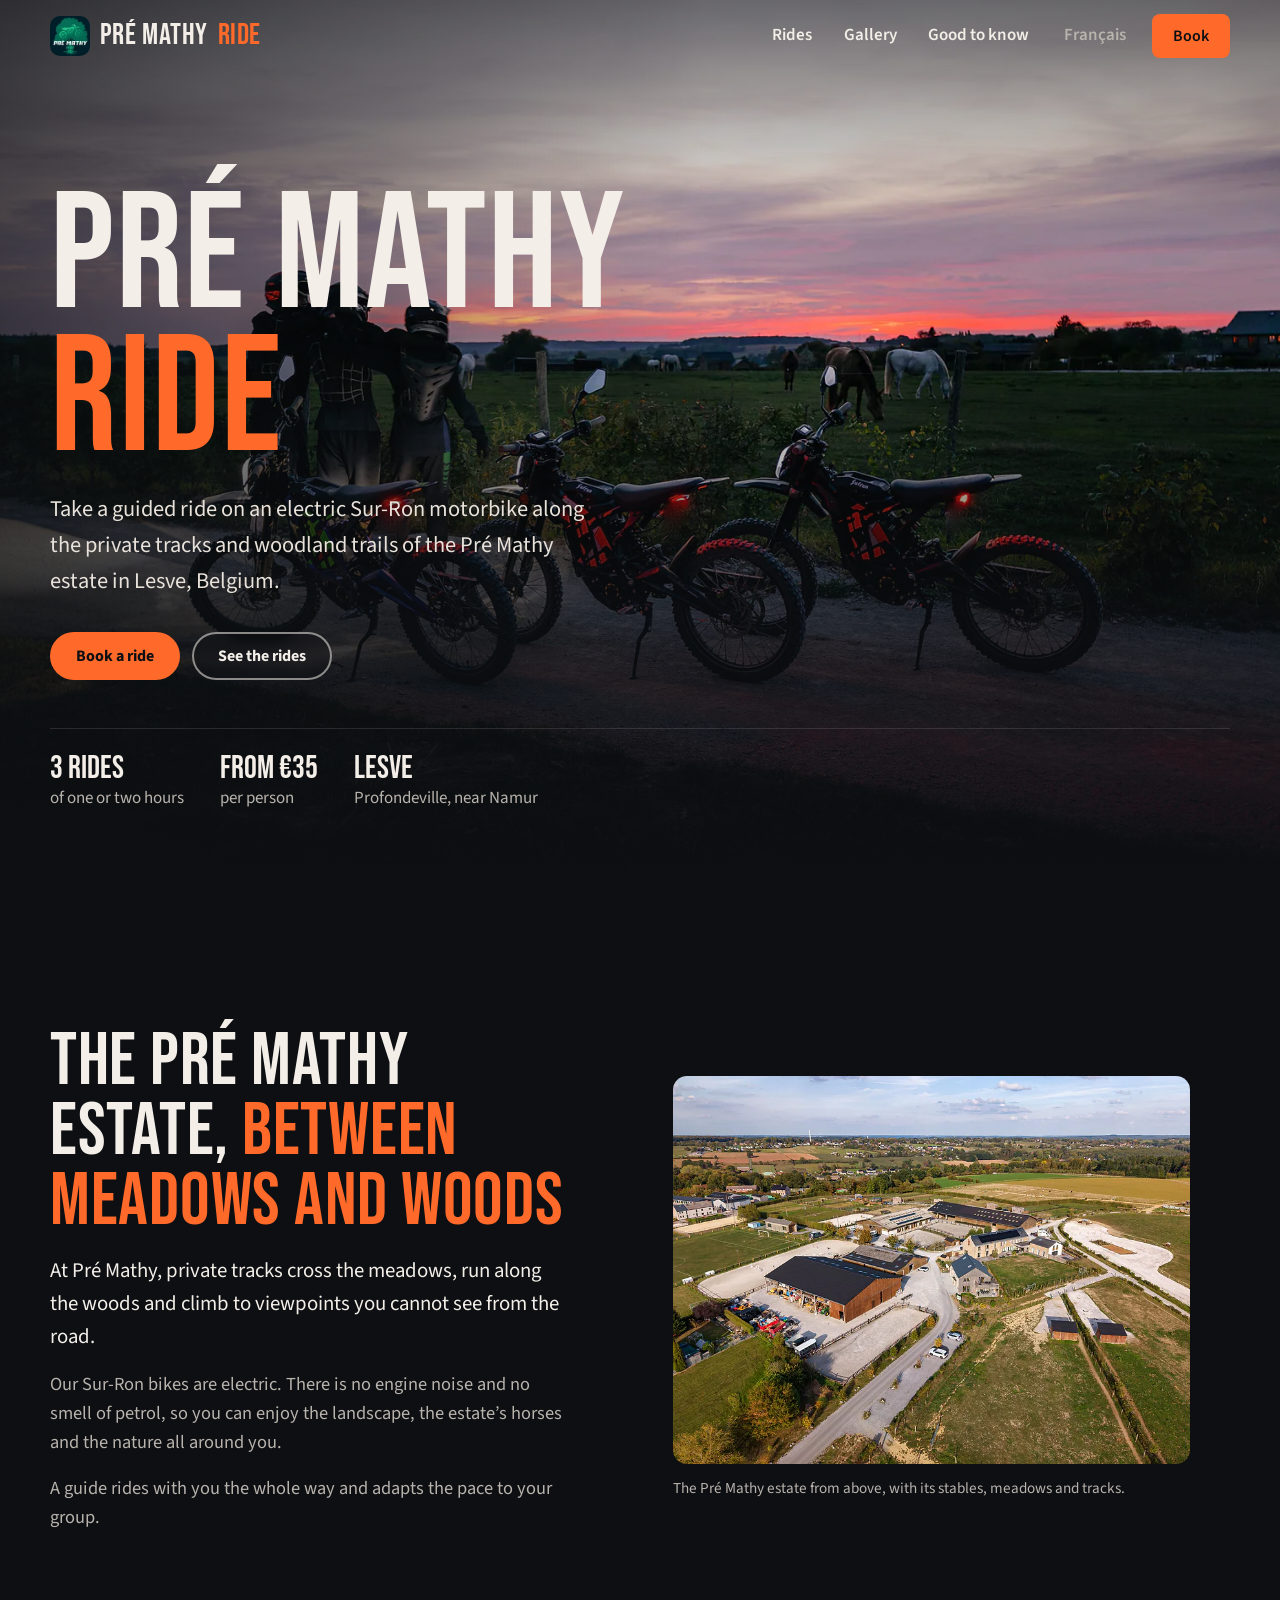
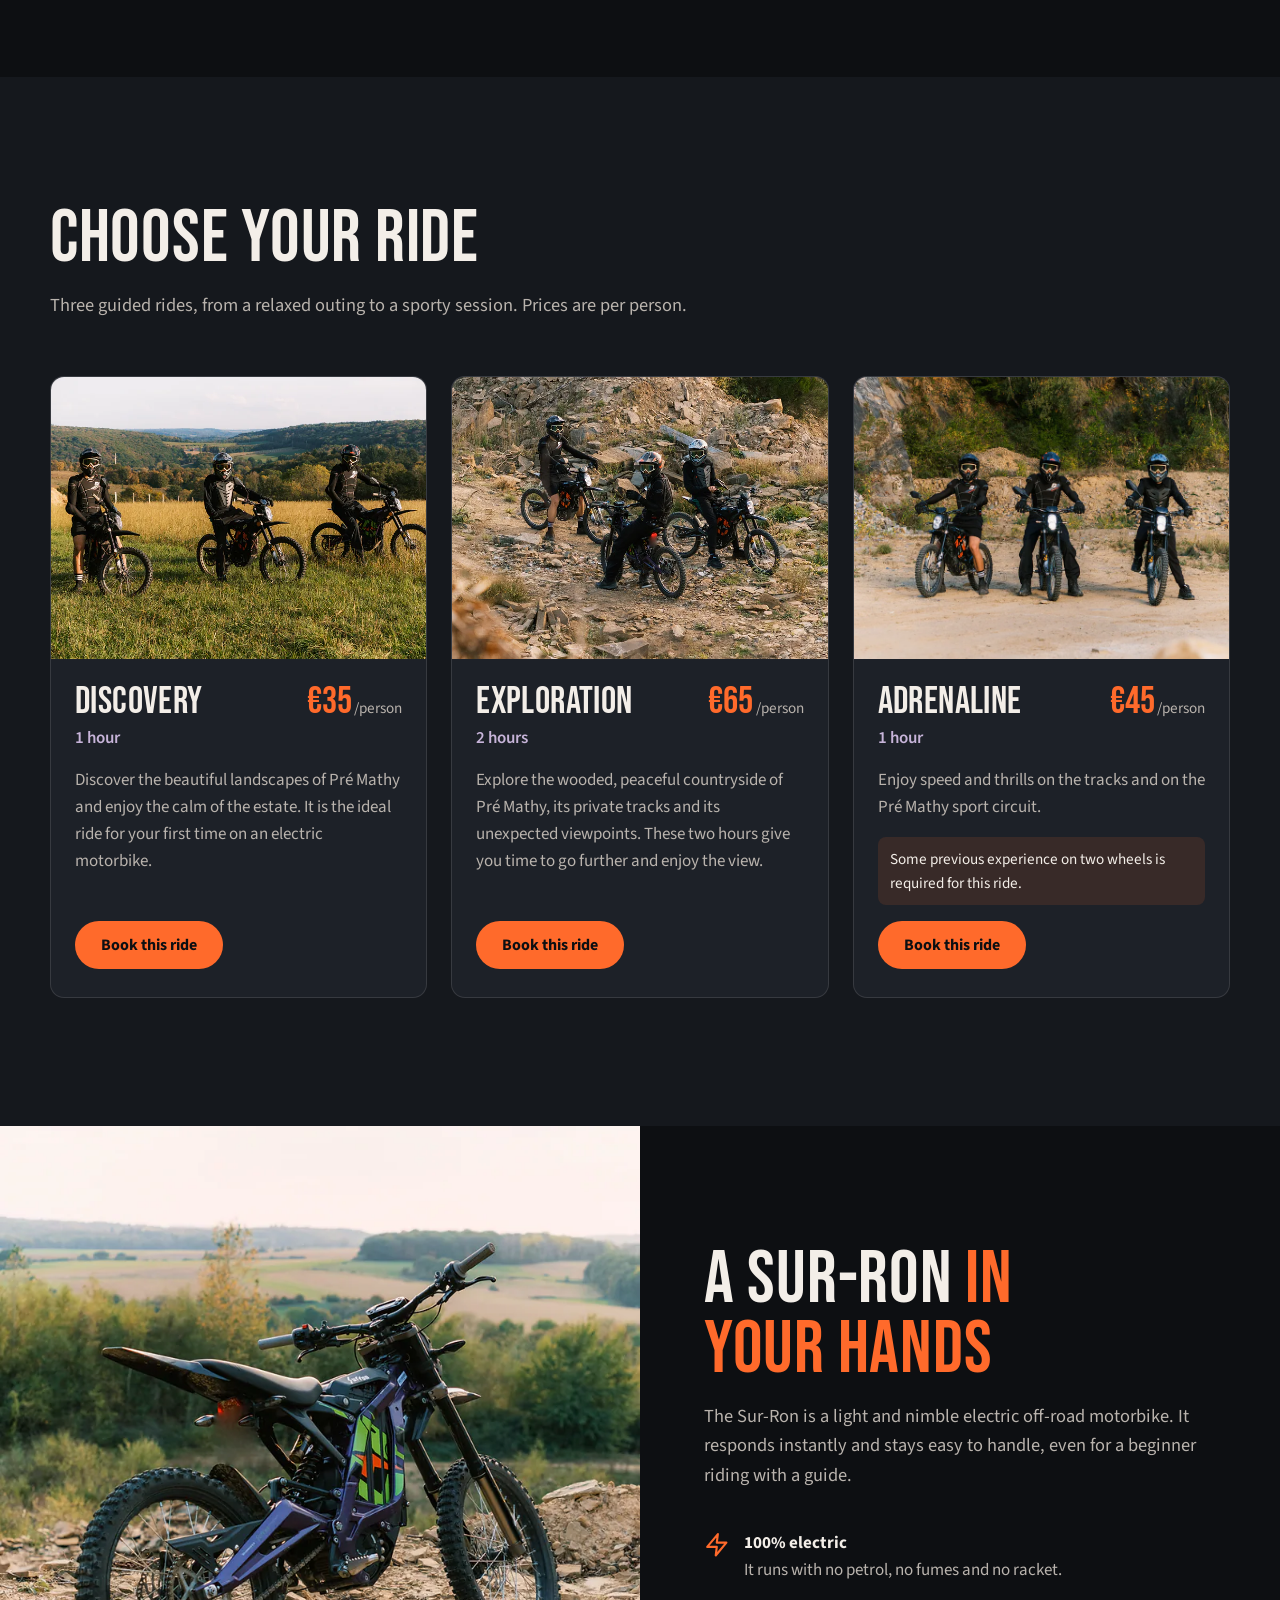
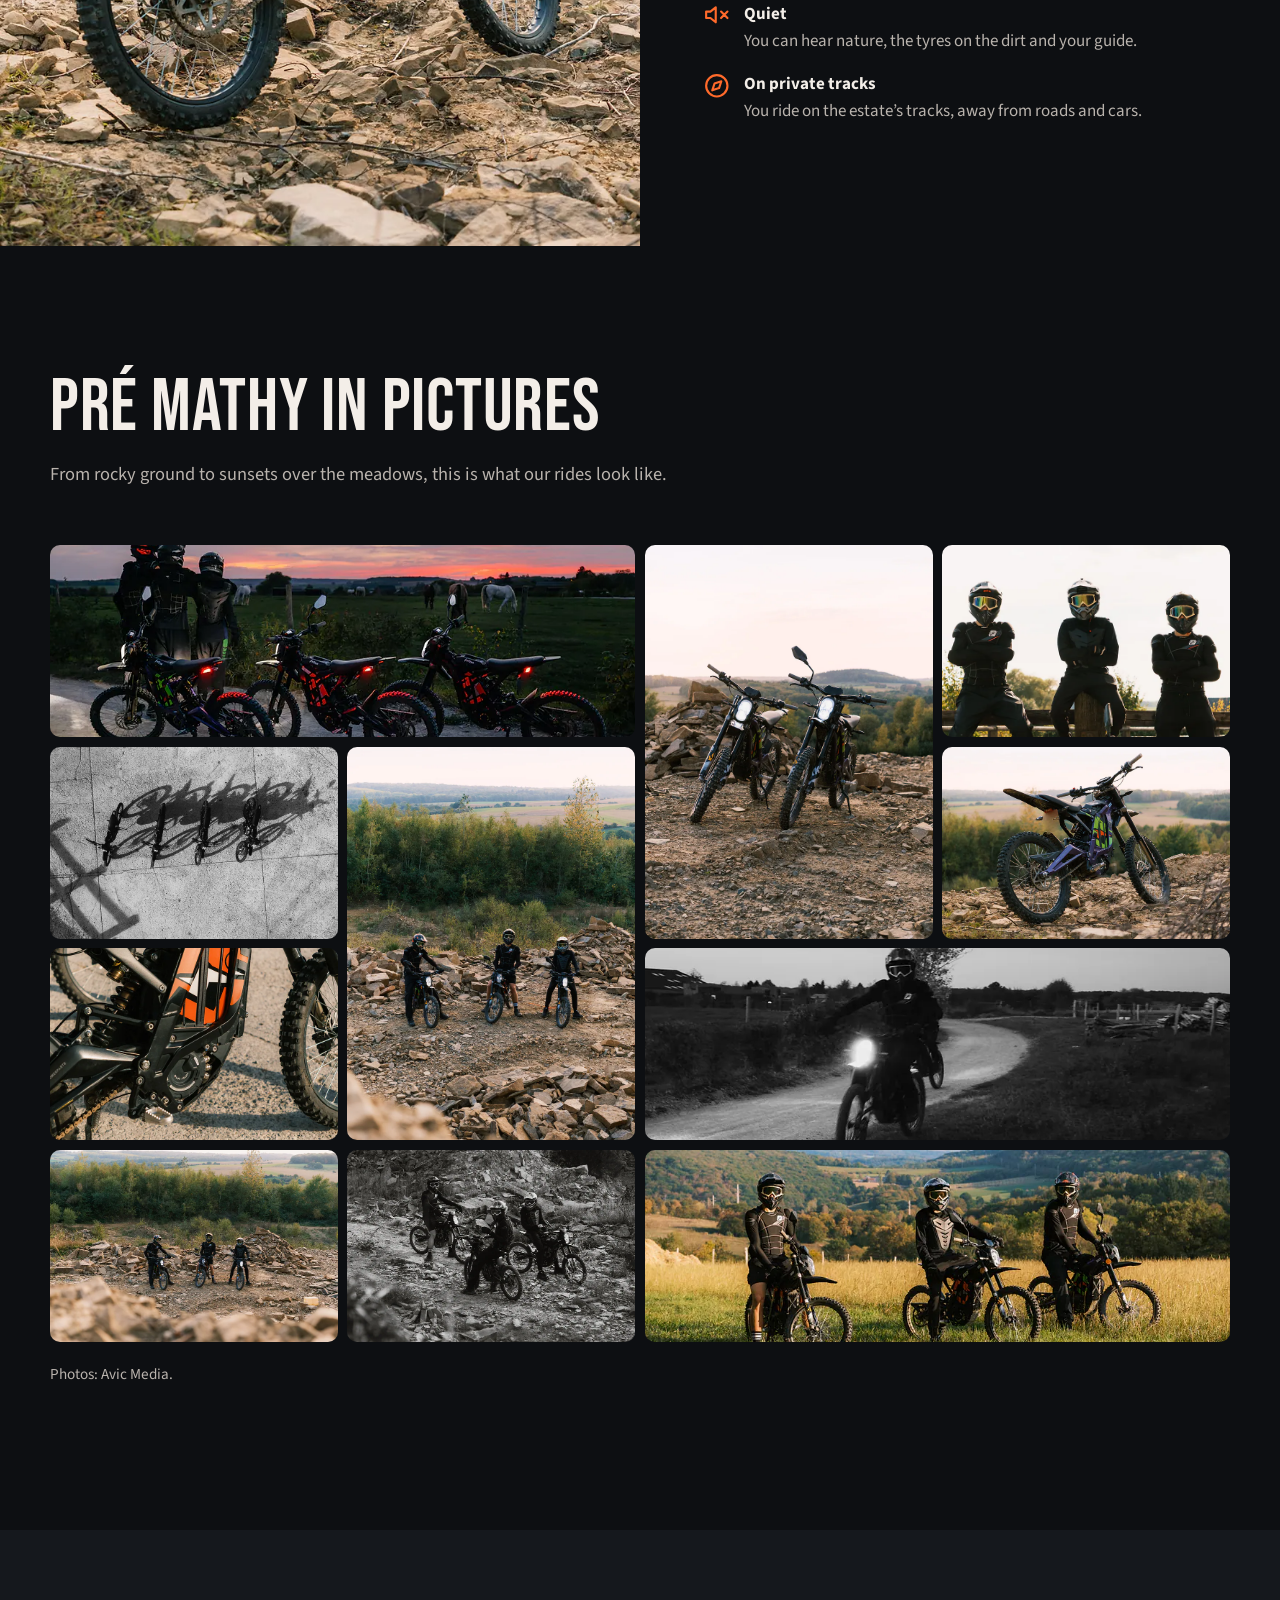
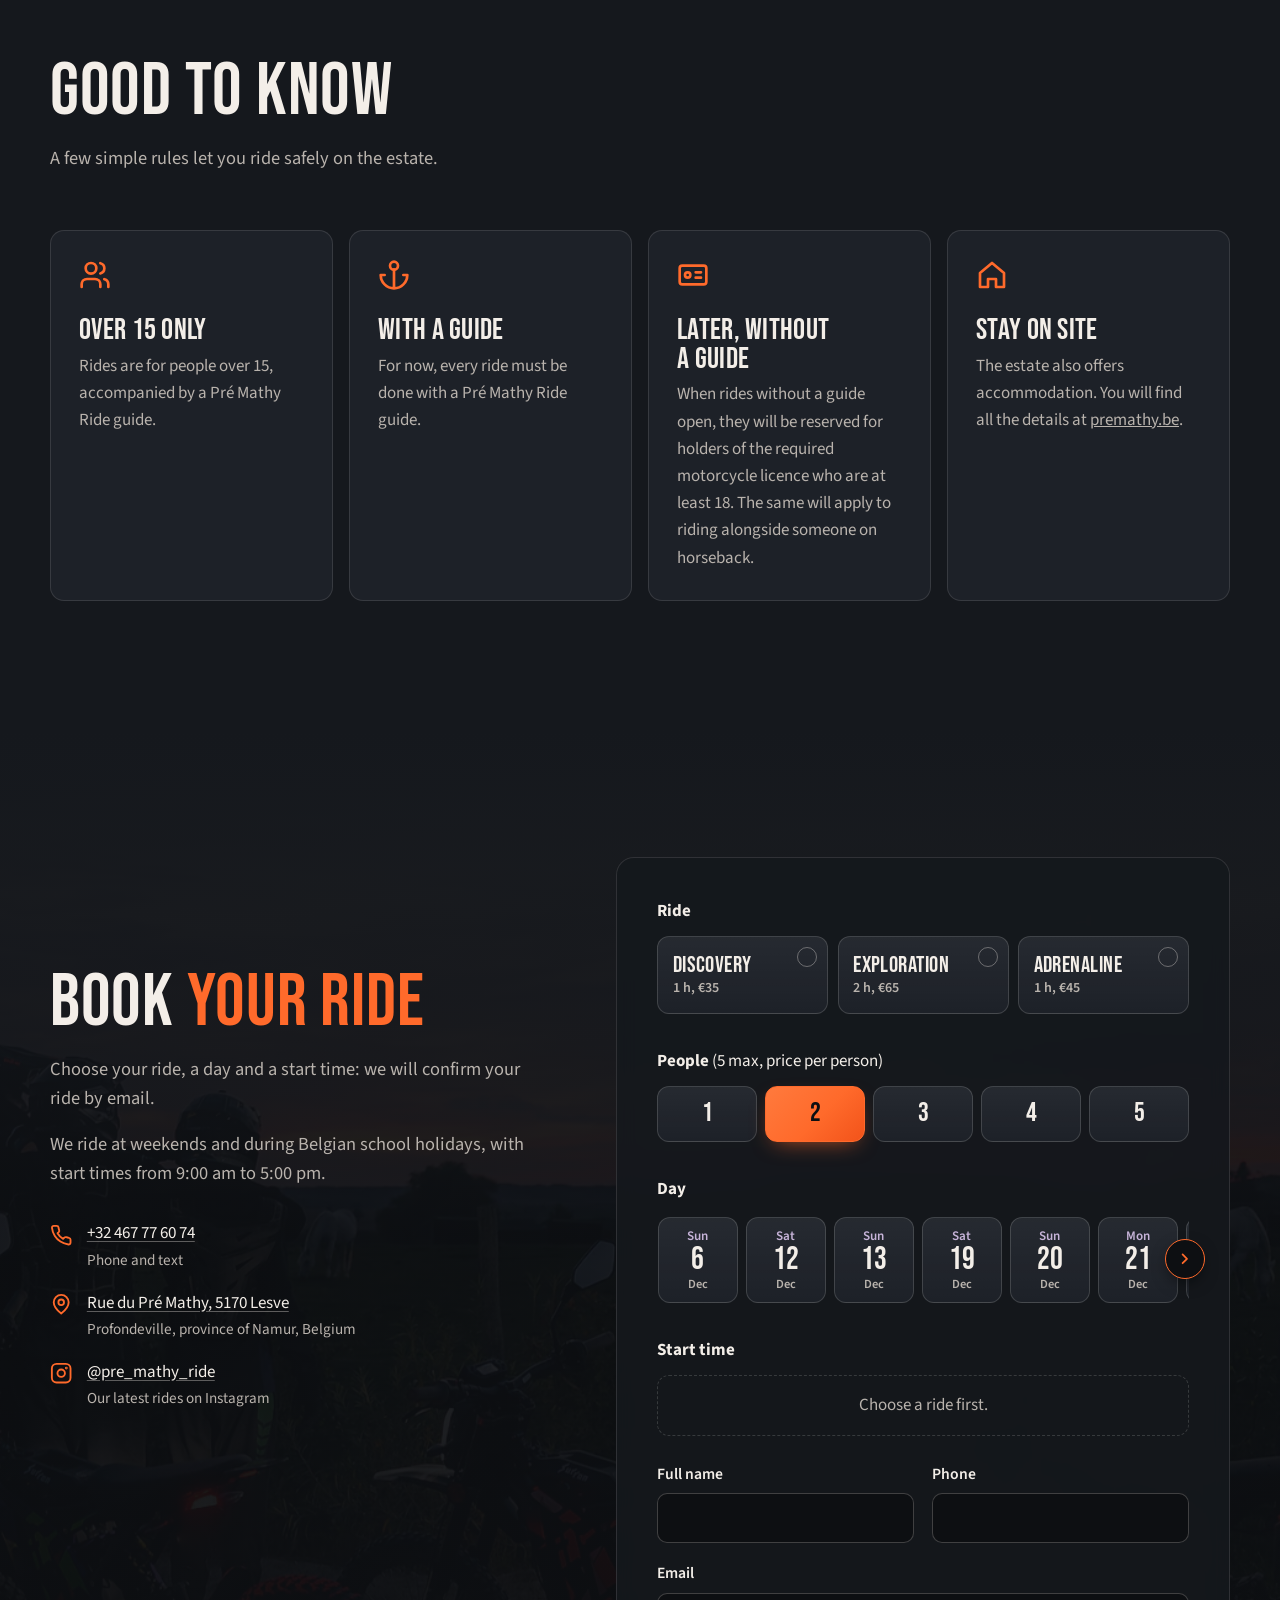
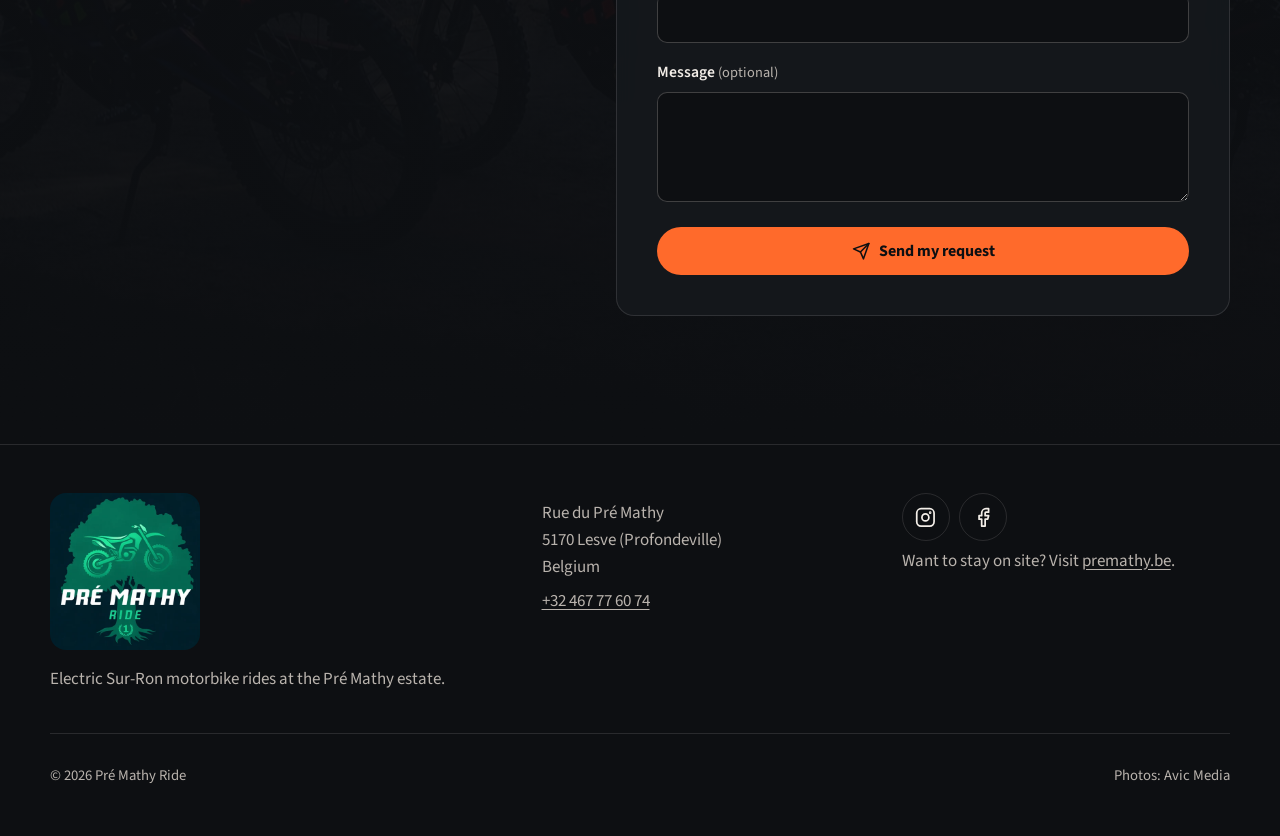
==== commit 1ac90b8e: "Relecture : titres et textes corrigés (FR et EN) Co-Authored-By: Claude Opus 5.5 <noreply@anthropic." ====
--- a/en/index.html
+++ b/en/index.html
@@ -85,7 +85,7 @@
     <section class="section" aria-labelledby="domaine-titre">
       <div class="wrap domain">
         <div class="domain-text reveal">
-          <h2 id="domaine-titre">The Pré Mathy estate, <span class="accent">from the saddle</span></h2>
+          <h2 id="domaine-titre">The Pré Mathy estate, <span class="accent">between meadows and woods</span></h2>
           <p>At Pré Mathy, private tracks cross the meadows, run along the woods and climb to viewpoints you cannot see from the road.</p>
           <p>Our Sur-Ron bikes are electric. There is no engine noise and no smell of petrol, so you can enjoy the landscape, the estate’s horses and the nature all around you.</p>
           <p>A guide rides with you the whole way and adapts the pace to your group.</p>
@@ -122,13 +122,13 @@
             <div class="ride-body">
               <div class="ride-meta"><h3>Exploration</h3><p class="ride-price">€65<small>/person</small></p></div>
               <p class="ride-duration">2 hours</p>
-              <p>Explore the wooded, peaceful countryside of Pré Mathy, its private tracks and its unexpected viewpoints. Two hours give you time to go further and take in the view.</p>
+              <p>Explore the wooded, peaceful countryside of Pré Mathy, its private tracks and its unexpected viewpoints. These two hours give you time to go further and enjoy the view.</p>
               <a class="btn btn-primary" href="#reserver" data-ride="exploration">Book this ride</a>
             </div>
           </article>
           <article class="ride reveal reveal-delay-2">
             <div class="ride-photo">
-              <img src="/img/pmr-26-800.webp" srcset="/img/pmr-26-800.webp 800w, /img/pmr-26-1600.webp 1600w, /img/pmr-26-2400.webp 2400w" sizes="(min-width: 900px) 380px, 100vw" width="800" height="1200" loading="lazy" alt="Three helmeted riders standing next to their Sur-Ron bikes on rocky ground">
+              <img src="/img/pmr-26-800.webp" srcset="/img/pmr-26-800.webp 800w, /img/pmr-26-1600.webp 1600w, /img/pmr-26-2400.webp 2400w" sizes="(min-width: 900px) 380px, 100vw" width="800" height="1200" loading="lazy" alt="Three helmeted riders on their Sur-Ron bikes, in front of a rock face">
             </div>
             <div class="ride-body">
               <div class="ride-meta"><h3>Adrenaline</h3><p class="ride-price">€45<small>/person</small></p></div>
@@ -180,7 +180,7 @@
           <button class="tall" type="button" data-full="/img/pmr-42-2400.webp"><img src="/img/pmr-42-800.webp" width="800" height="1200" loading="lazy" alt="Three riders and their Sur-Ron bikes on rocky ground under a clear sky"></button>
           <button type="button" data-full="/img/pmr-35-2400.webp"><img src="/img/pmr-35-800.webp" width="800" height="533" loading="lazy" alt="A Sur-Ron on the rocks, facing the fields and woods"></button>
           <button type="button" data-full="/img/pmr-08-2400.webp"><img src="/img/pmr-08-800.webp" width="800" height="599" loading="lazy" alt="Close-up of a Sur-Ron: wheel, suspension and orange bodywork"></button>
-          <button class="wide" type="button" data-full="/img/pmr-51-2400.webp"><img src="/img/pmr-51-800.webp" width="800" height="533" loading="lazy" alt="A rider with headlight on along a track at night, in black and white"></button>
+          <button class="wide" type="button" data-full="/img/pmr-51-2400.webp"><img src="/img/pmr-51-800.webp" width="800" height="533" loading="lazy" alt="A rider with the headlight on, on a track at dusk, in black and white"></button>
           <button type="button" data-full="/img/pmr-41-2400.webp"><img src="/img/pmr-41-800.webp" width="800" height="533" loading="lazy" alt="Three riders lined up on their bikes in the middle of stony ground"></button>
           <button type="button" data-full="/img/pmr-37-2400.webp"><img src="/img/pmr-37-800.webp" width="800" height="533" loading="lazy" alt="Riders on Sur-Ron bikes on a rocky trail, in black and white"></button>
           <button class="wide" type="button" data-full="/img/pmr-20-2400.webp"><img src="/img/pmr-20-800.webp" width="800" height="533" loading="lazy" alt="Three riders on their Sur-Ron bikes in a field, with the valley behind them"></button>
@@ -198,18 +198,18 @@
         <div class="info-grid">
           <div class="info reveal">
             <svg viewBox="0 0 24 24" fill="none" stroke="currentColor" stroke-width="2" stroke-linecap="round" stroke-linejoin="round" aria-hidden="true"><path d="M16 21v-2a4 4 0 0 0-4-4H6a4 4 0 0 0-4 4v2"/><circle cx="9" cy="7" r="4"/><path d="M22 21v-2a4 4 0 0 0-3-3.87M16 3.13a4 4 0 0 1 0 7.75"/></svg>
-            <h3>From age 15</h3>
+            <h3>Over 15 only</h3>
             <p>Rides are for people over 15, accompanied by a Pré Mathy Ride guide.</p>
           </div>
           <div class="info reveal reveal-delay-1">
             <svg viewBox="0 0 24 24" fill="none" stroke="currentColor" stroke-width="2" stroke-linecap="round" stroke-linejoin="round" aria-hidden="true"><circle cx="12" cy="5" r="3"/><path d="M12 22V8M5 12H2a10 10 0 0 0 20 0h-3"/></svg>
             <h3>With a guide</h3>
-            <p>For now, every ride must be done with a guide.</p>
+            <p>For now, every ride must be done with a Pré Mathy Ride guide.</p>
           </div>
           <div class="info reveal reveal-delay-2">
             <svg viewBox="0 0 24 24" fill="none" stroke="currentColor" stroke-width="2" stroke-linecap="round" stroke-linejoin="round" aria-hidden="true"><rect x="2" y="5" width="20" height="14" rx="2"/><circle cx="8" cy="12" r="2"/><path d="M14 10h4M14 14h4"/></svg>
-            <h3>Riding without a guide</h3>
-            <p>Want to ride without a guide, or alongside someone on horseback? That is possible if you hold the required motorcycle licence and are at least 18.</p>
+            <h3>Later, without a guide</h3>
+            <p>When rides without a guide open, they will be reserved for holders of the required motorcycle licence who are at least 18. The same will apply to riding alongside someone on horseback.</p>
           </div>
           <div class="info reveal">
             <svg viewBox="0 0 24 24" fill="none" stroke="currentColor" stroke-width="2" stroke-linecap="round" stroke-linejoin="round" aria-hidden="true"><path d="M3 10.5 12 3l9 7.5V21h-6v-6H9v6H3z"/></svg>
@@ -230,7 +230,7 @@
           <ul class="contact-list">
             <li>
               <svg viewBox="0 0 24 24" fill="none" stroke="currentColor" stroke-width="2" stroke-linecap="round" stroke-linejoin="round" aria-hidden="true"><path d="M22 16.92v3a2 2 0 0 1-2.18 2 19.8 19.8 0 0 1-8.63-3.07 19.5 19.5 0 0 1-6-6A19.8 19.8 0 0 1 2.12 4.18 2 2 0 0 1 4.11 2h3a2 2 0 0 1 2 1.72c.13.96.36 1.9.7 2.81a2 2 0 0 1-.45 2.11L8.09 9.91a16 16 0 0 0 6 6l1.27-1.27a2 2 0 0 1 2.11-.45c.9.34 1.85.57 2.81.7A2 2 0 0 1 22 16.92z"/></svg>
-              <div><a href="tel:+32467776074">+32 467 77 60 74</a><small>Phone, text and WhatsApp</small></div>
+              <div><a href="tel:+32467776074">+32 467 77 60 74</a><small>Phone and text</small></div>
             </li>
             <li>
               <svg viewBox="0 0 24 24" fill="none" stroke="currentColor" stroke-width="2" stroke-linecap="round" stroke-linejoin="round" aria-hidden="true"><path d="M20 10c0 6-8 12-8 12s-8-6-8-12a8 8 0 0 1 16 0z"/><circle cx="12" cy="10" r="3"/></svg>
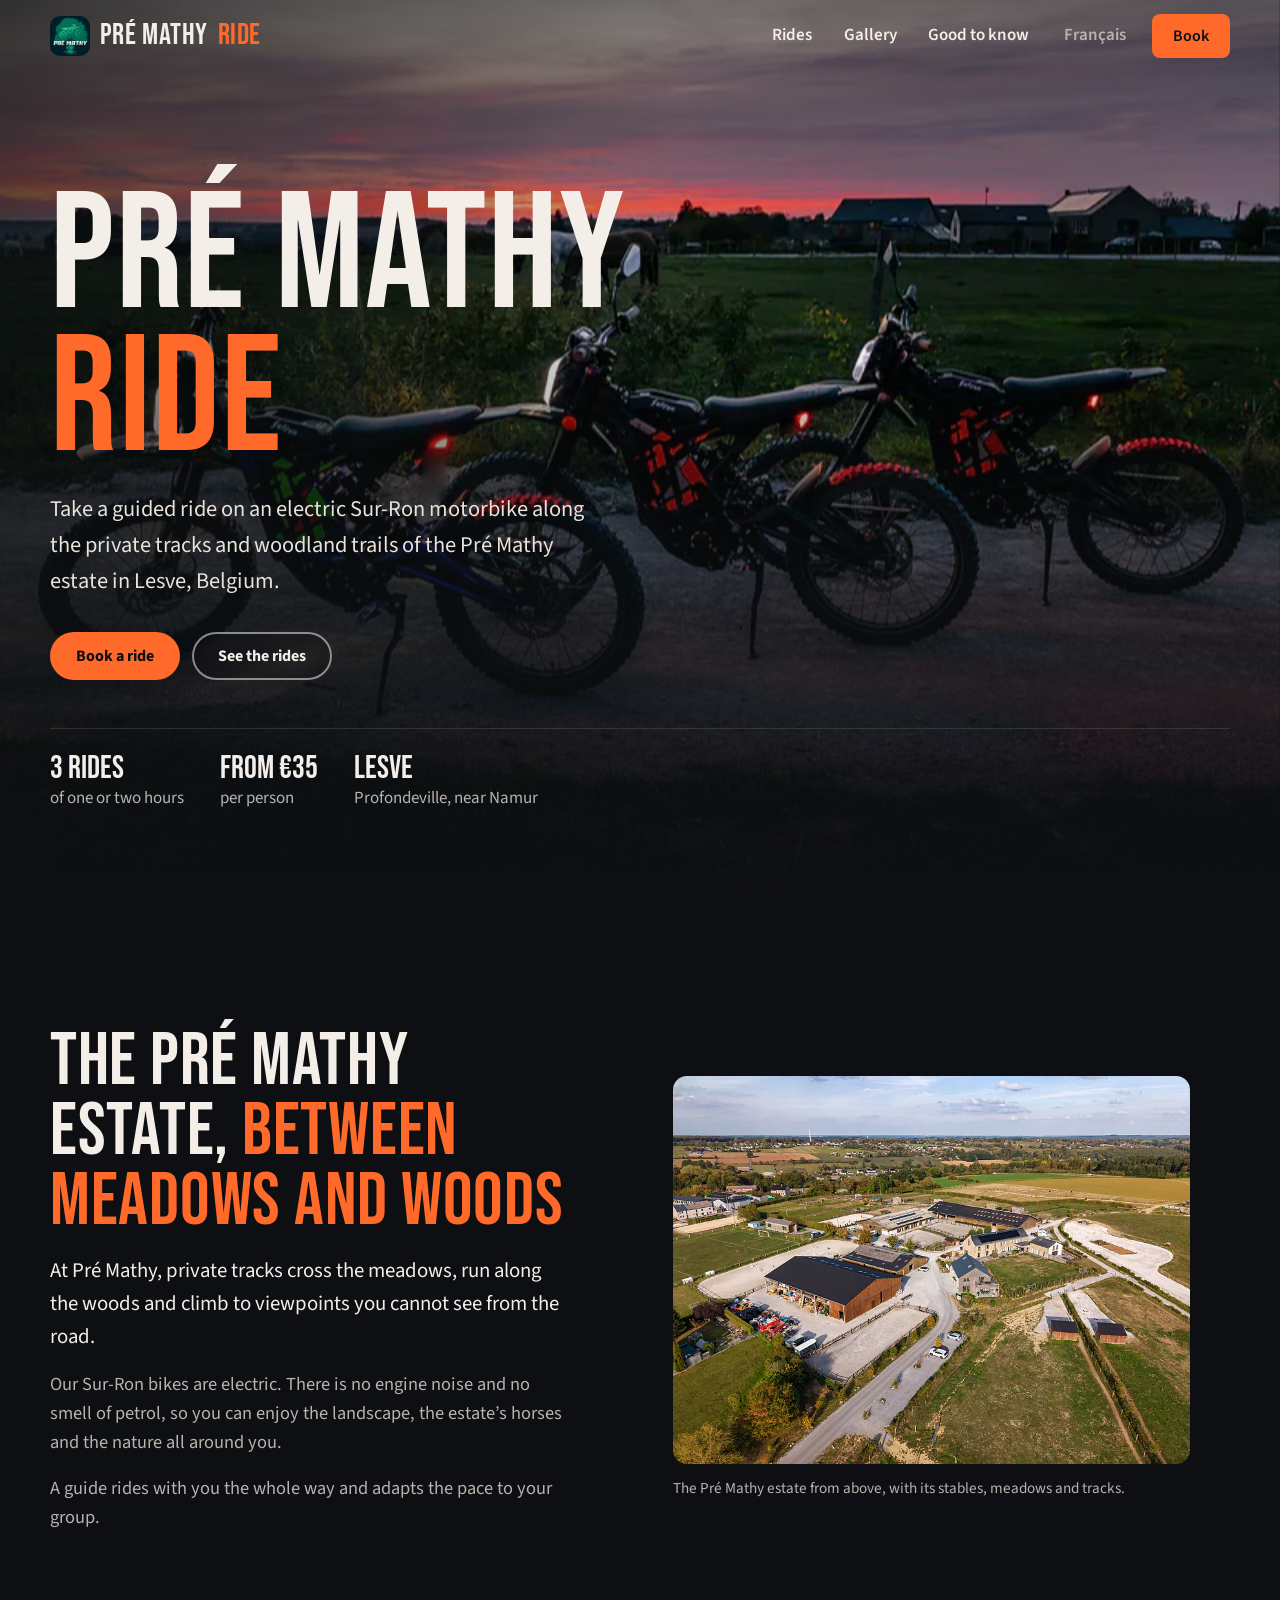
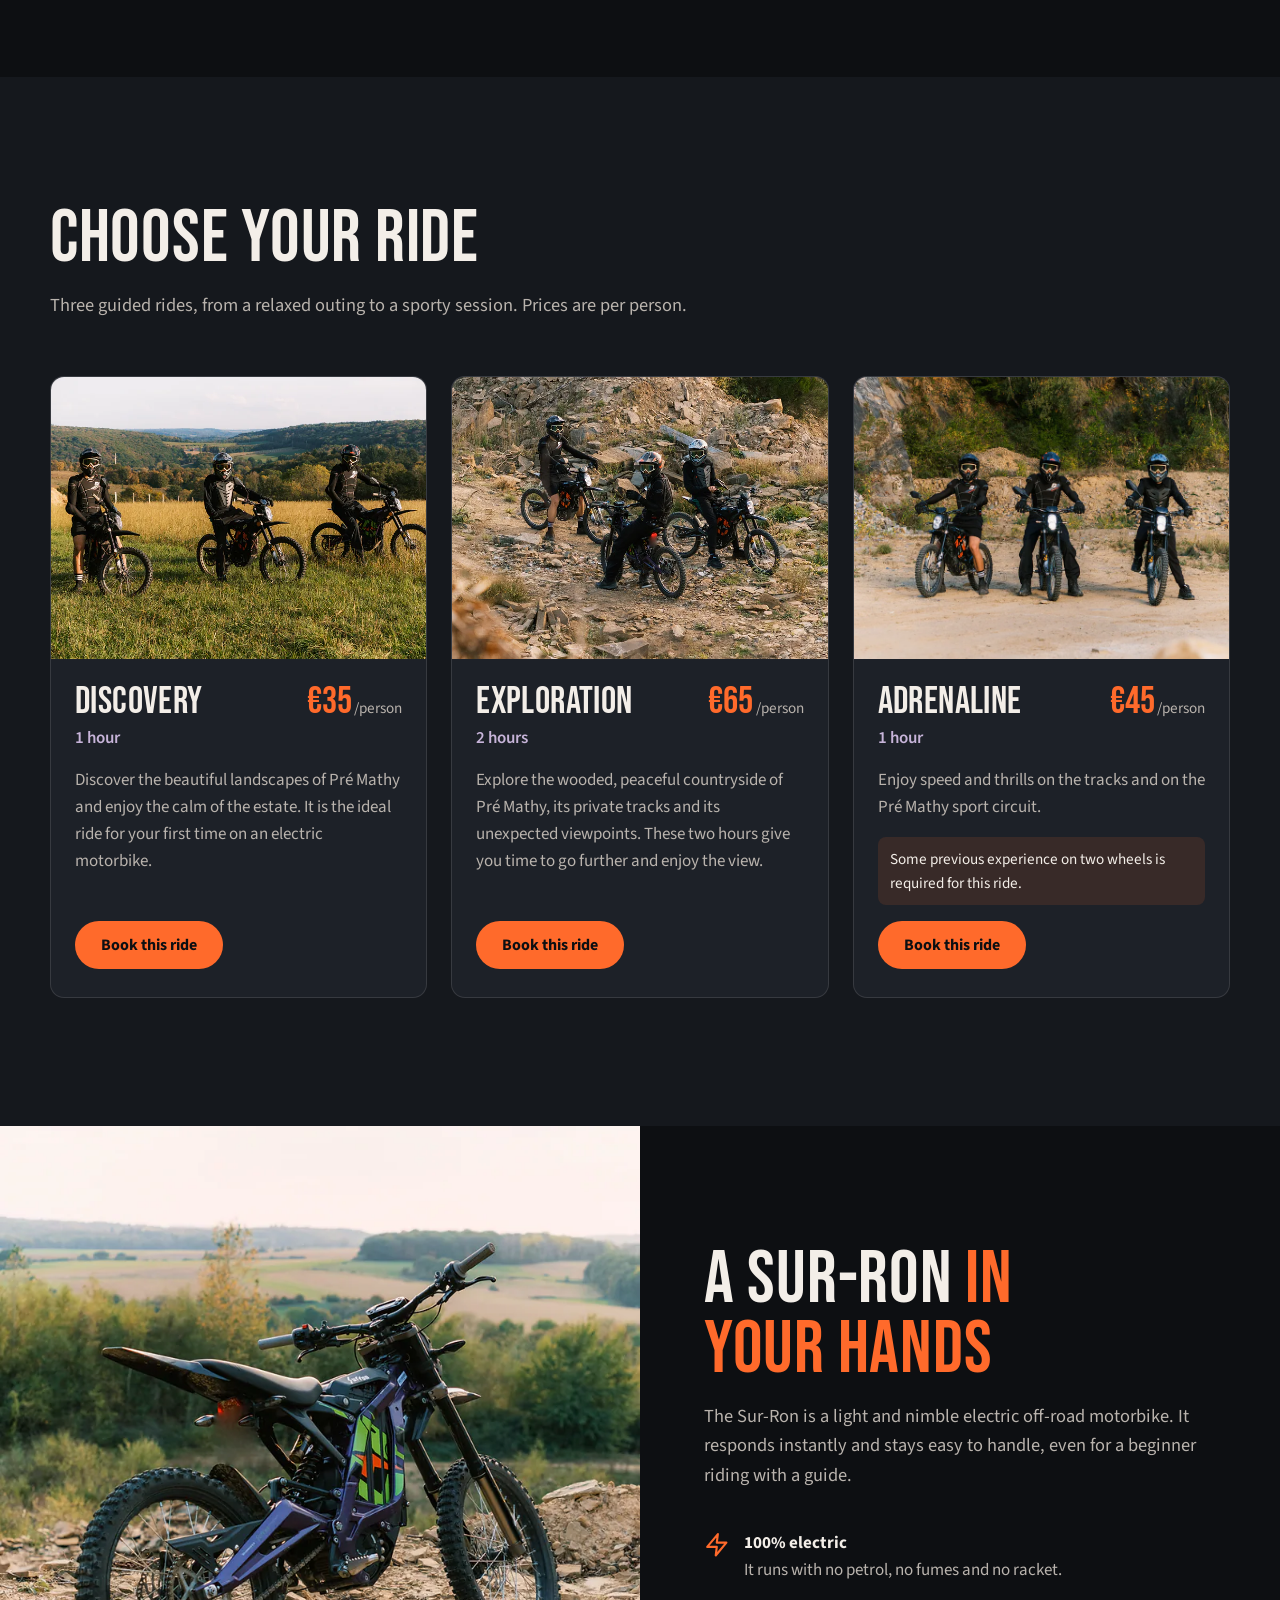
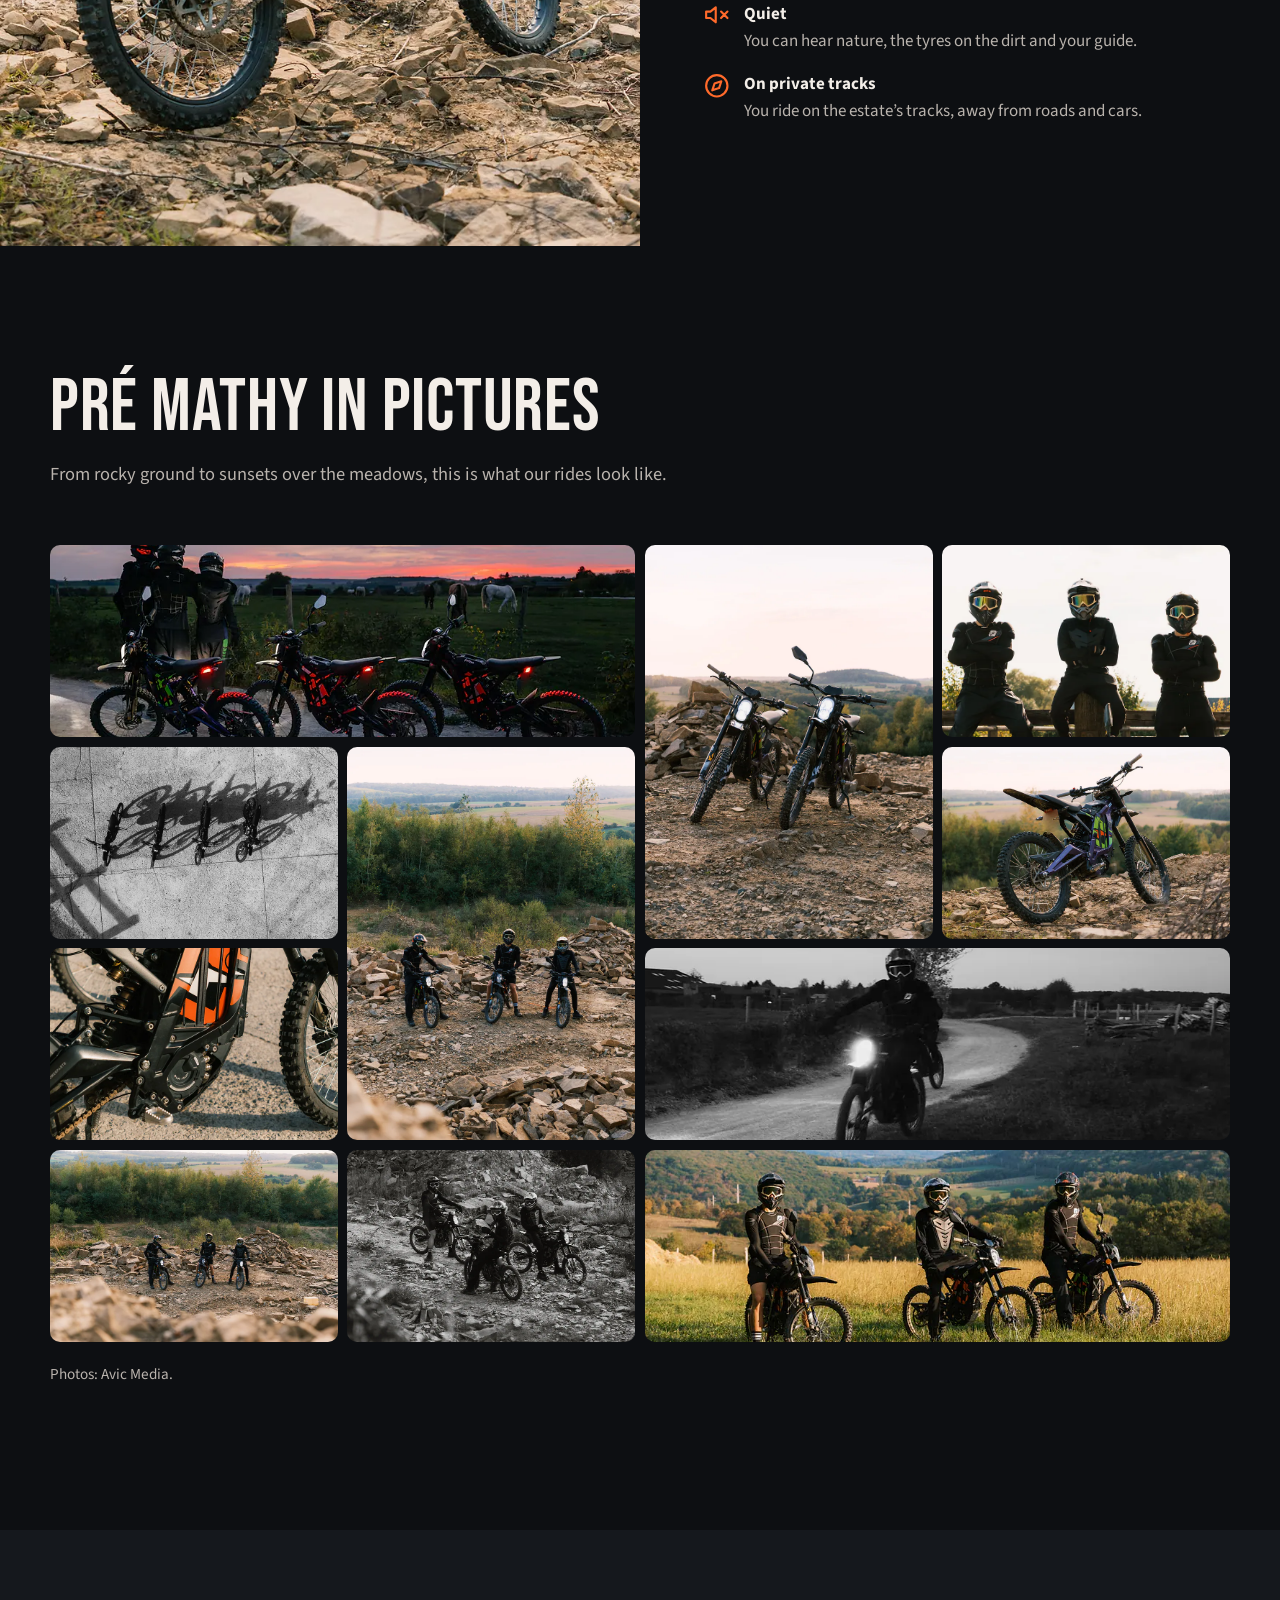
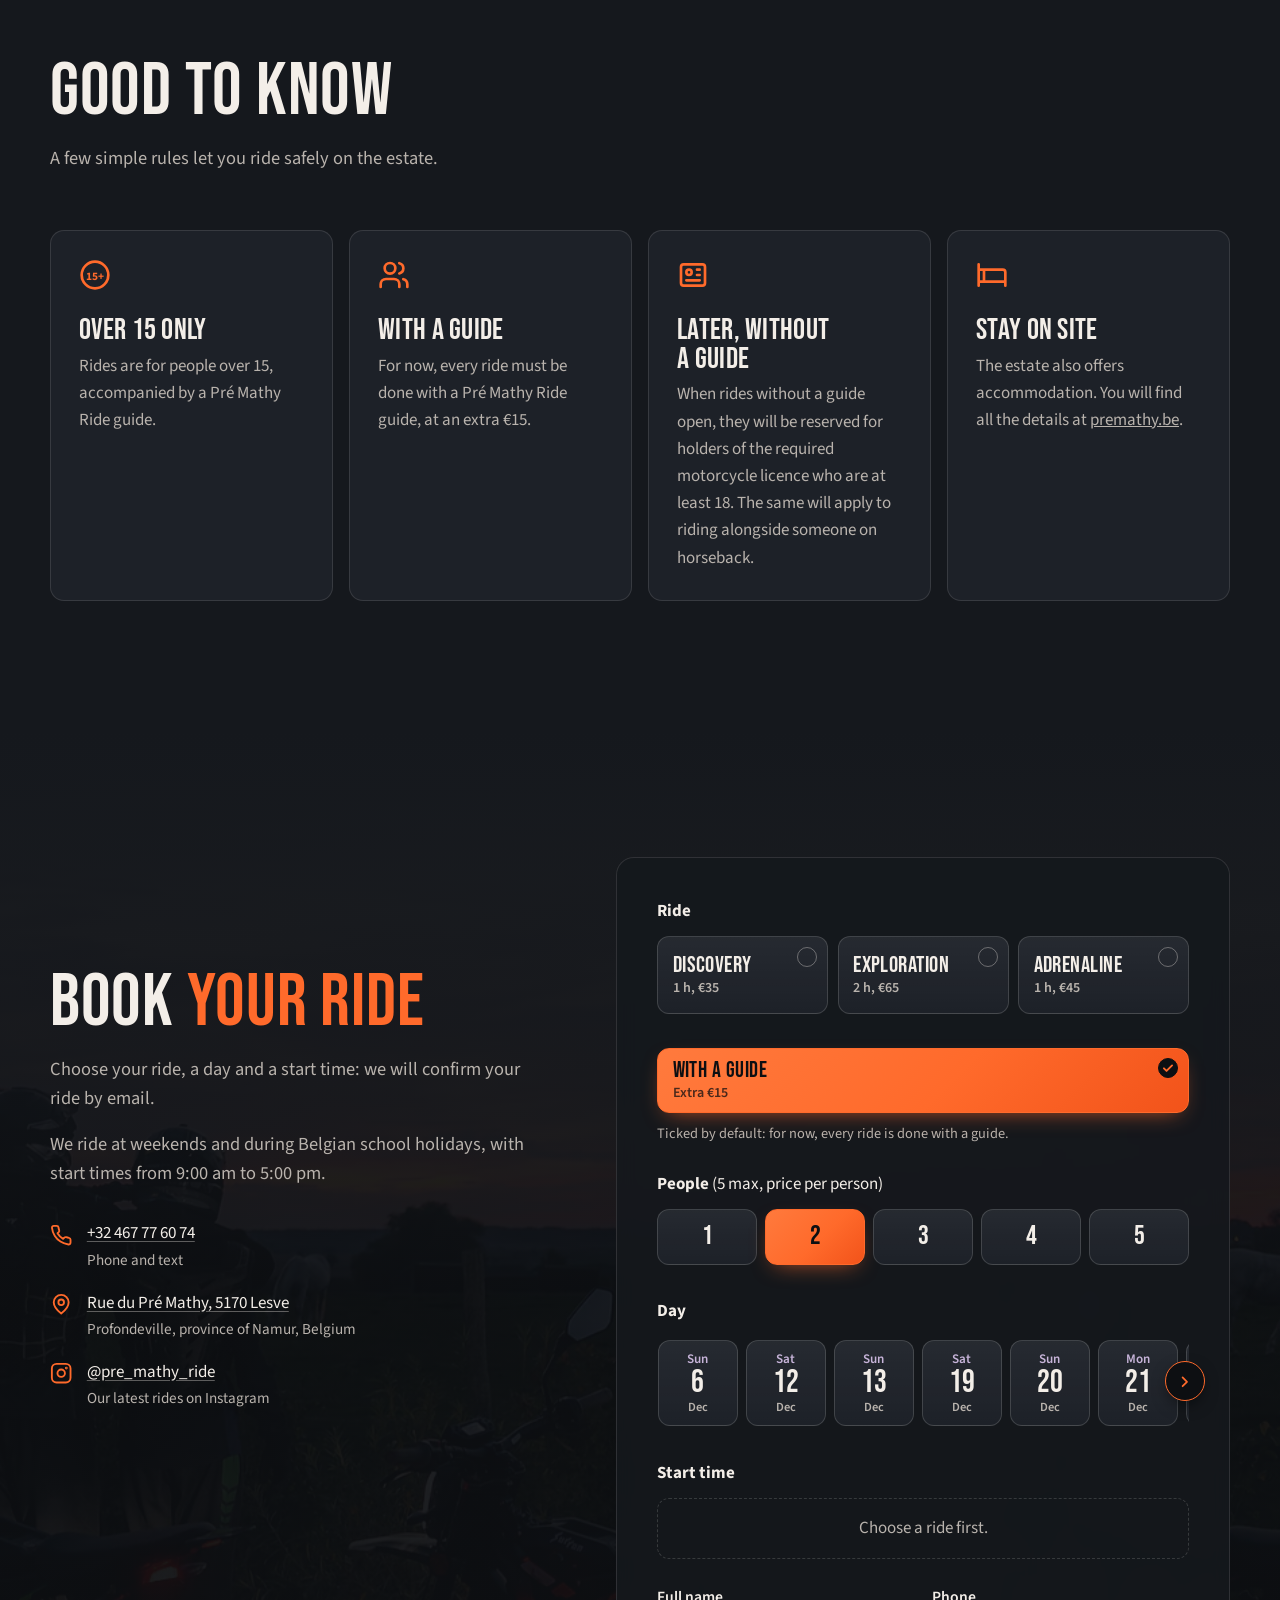
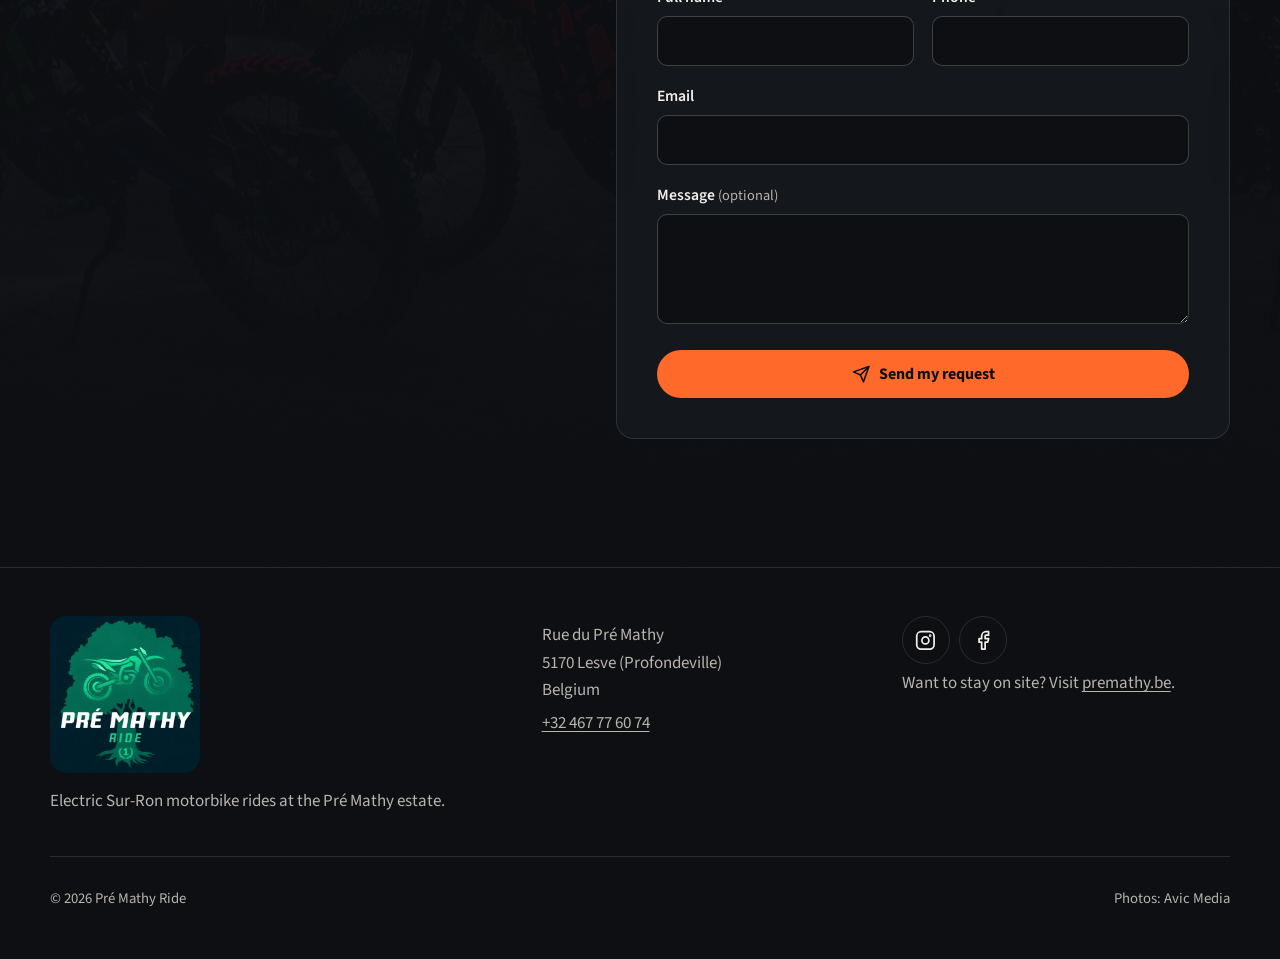
==== commit a0e317d9: "Option guide cochée par défaut (+15 €), icônes de Bon à savoir revues, page figée horizontalement su" ====
--- a/en/index.html
+++ b/en/index.html
@@ -197,22 +197,22 @@
         </div>
         <div class="info-grid">
           <div class="info reveal">
-            <svg viewBox="0 0 24 24" fill="none" stroke="currentColor" stroke-width="2" stroke-linecap="round" stroke-linejoin="round" aria-hidden="true"><path d="M16 21v-2a4 4 0 0 0-4-4H6a4 4 0 0 0-4 4v2"/><circle cx="9" cy="7" r="4"/><path d="M22 21v-2a4 4 0 0 0-3-3.87M16 3.13a4 4 0 0 1 0 7.75"/></svg>
+            <svg viewBox="0 0 24 24" fill="none" stroke="currentColor" stroke-width="2" stroke-linecap="round" stroke-linejoin="round" aria-hidden="true"><circle cx="12" cy="12" r="10"/><text x="12" y="15.4" text-anchor="middle" font-size="8.6" font-weight="700" fill="currentColor" stroke="none" font-family="'Source Sans 3', sans-serif">15+</text></svg>
             <h3>Over 15 only</h3>
             <p>Rides are for people over 15, accompanied by a Pré Mathy Ride guide.</p>
           </div>
           <div class="info reveal reveal-delay-1">
-            <svg viewBox="0 0 24 24" fill="none" stroke="currentColor" stroke-width="2" stroke-linecap="round" stroke-linejoin="round" aria-hidden="true"><circle cx="12" cy="5" r="3"/><path d="M12 22V8M5 12H2a10 10 0 0 0 20 0h-3"/></svg>
+            <svg viewBox="0 0 24 24" fill="none" stroke="currentColor" stroke-width="2" stroke-linecap="round" stroke-linejoin="round" aria-hidden="true"><path d="M16 21v-2a4 4 0 0 0-4-4H6a4 4 0 0 0-4 4v2"/><circle cx="9" cy="7" r="4"/><path d="M22 21v-2a4 4 0 0 0-3-3.87M16 3.13a4 4 0 0 1 0 7.75"/></svg>
             <h3>With a guide</h3>
-            <p>For now, every ride must be done with a Pré Mathy Ride guide.</p>
+            <p>For now, every ride must be done with a Pré Mathy Ride guide, at an extra €15.</p>
           </div>
           <div class="info reveal reveal-delay-2">
-            <svg viewBox="0 0 24 24" fill="none" stroke="currentColor" stroke-width="2" stroke-linecap="round" stroke-linejoin="round" aria-hidden="true"><rect x="2" y="5" width="20" height="14" rx="2"/><circle cx="8" cy="12" r="2"/><path d="M14 10h4M14 14h4"/></svg>
+            <svg viewBox="0 0 24 24" fill="none" stroke="currentColor" stroke-width="2" stroke-linecap="round" stroke-linejoin="round" aria-hidden="true"><rect x="3" y="4" width="18" height="16" rx="2"/><circle cx="9" cy="10" r="2"/><path d="M15 8h2M15 12h2M7 16h10"/></svg>
             <h3>Later, without a guide</h3>
             <p>When rides without a guide open, they will be reserved for holders of the required motorcycle licence who are at least 18. The same will apply to riding alongside someone on horseback.</p>
           </div>
           <div class="info reveal">
-            <svg viewBox="0 0 24 24" fill="none" stroke="currentColor" stroke-width="2" stroke-linecap="round" stroke-linejoin="round" aria-hidden="true"><path d="M3 10.5 12 3l9 7.5V21h-6v-6H9v6H3z"/></svg>
+            <svg viewBox="0 0 24 24" fill="none" stroke="currentColor" stroke-width="2" stroke-linecap="round" stroke-linejoin="round" aria-hidden="true"><path d="M2 4v16M2 8h18a2 2 0 0 1 2 2v10M2 17h20M6 8v9"/></svg>
             <h3>Stay on site</h3>
             <p>The estate also offers accommodation. You will find all the details at <a href="https://www.premathy.be/" target="_blank" rel="noopener">premathy.be</a>.</p>
           </div>
@@ -259,6 +259,16 @@
             </div>
 
             <div class="pick">
+              <input type="hidden" id="guide" name="guide" value="1">
+              <button type="button" class="tile guide-tile" id="guide-tile" aria-pressed="true" aria-disabled="true" aria-describedby="guide-note">
+                <span class="tick" aria-hidden="true"></span>
+                <span class="tile-main">With a guide</span>
+                <span class="tile-sub">Extra €15</span>
+              </button>
+              <p class="guide-note" id="guide-note">Ticked by default: for now, every ride is done with a guide.</p>
+            </div>
+
+            <div class="pick">
               <p class="pick-label" id="lbl-people">People <span class="hint">(5 max, price per person)</span></p>
               <div class="people-picks" id="people-picks" role="group" aria-labelledby="lbl-people">
                 <button type="button" class="tile num-tile" data-value="1" aria-pressed="false">1</button>
--- a/styles.css
+++ b/styles.css
@@ -30,7 +30,7 @@
 
 *, *::before, *::after { box-sizing: border-box; }
 
-html { scroll-behavior: smooth; scroll-padding-top: 5rem; }
+html { scroll-behavior: smooth; scroll-padding-top: 5rem; overflow-x: hidden; overscroll-behavior-x: none; }
 
 body {
   margin: 0;
@@ -39,6 +39,8 @@
   font-family: var(--body);
   font-size: 1.0625rem;
   line-height: 1.6;
+  overflow-x: clip;
+  overscroll-behavior-x: none;
   -webkit-font-smoothing: antialiased;
   text-rendering: optimizeLegibility;
 }
@@ -380,7 +382,7 @@
 .pick-label { font-weight: 700; margin: 0 0 0.7rem; }
 .pick-label .hint { font-weight: 400; }
 .pick .error { margin: 0.5rem 0 0; }
-.hp { position: absolute; left: -9999px; width: 1px; height: 1px; overflow: hidden; }
+.hp { position: absolute; left: 0; top: 0; width: 1px; height: 1px; overflow: hidden; clip-path: inset(50%); white-space: nowrap; opacity: 0; pointer-events: none; }
 .planner-status { margin: 0; color: var(--text-soft); }
 
 .tile {
@@ -474,3 +476,9 @@
 @media (prefers-reduced-motion: reduce) {
   .tile:active:not(:disabled) { transform: none; }
 }
+
+/* Option guide (cochée et verrouillée pour le moment) */
+.guide-tile { width: 100%; min-height: 64px; padding-right: 2.6rem; cursor: default; }
+.guide-tile:active:not(:disabled) { transform: none; }
+.guide-tile .tile-main { font-size: 1.4rem; }
+.guide-note { margin: 0.55rem 0 0; font-size: 0.9rem; color: var(--text-soft); }
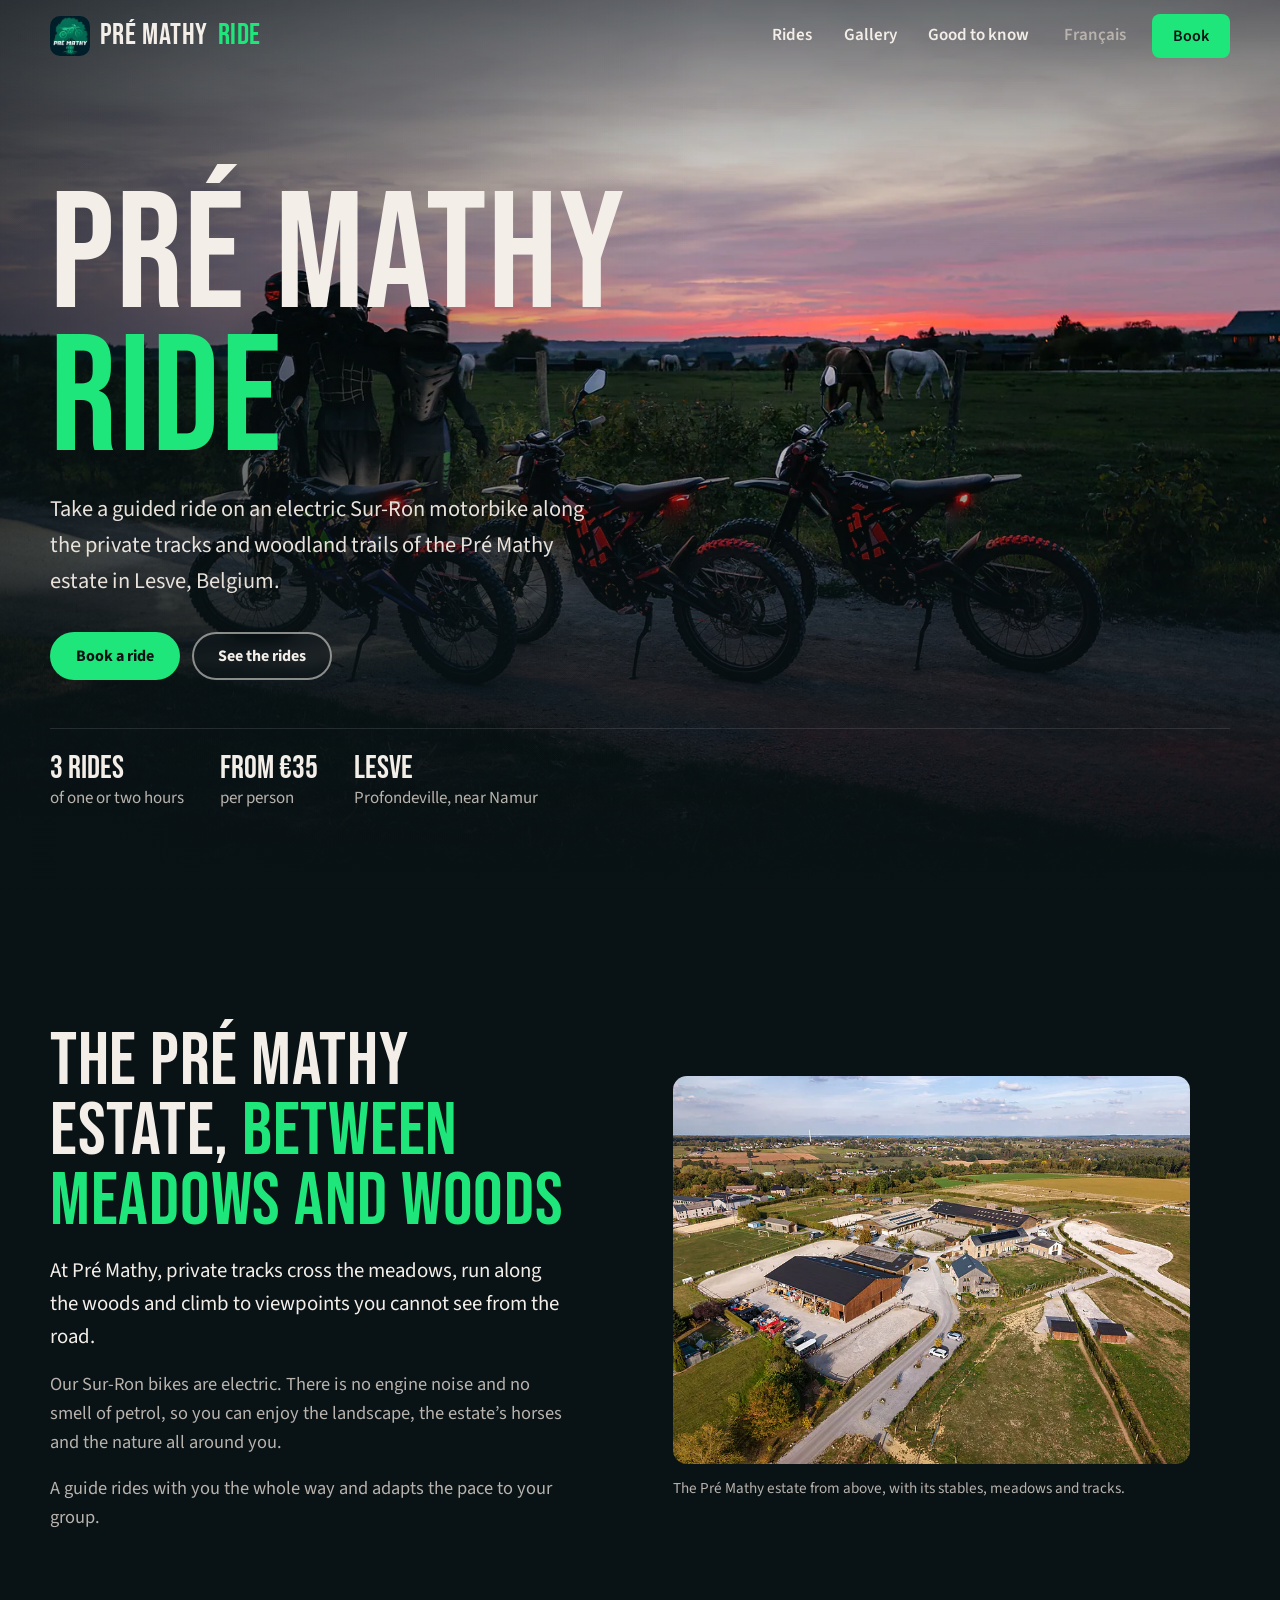
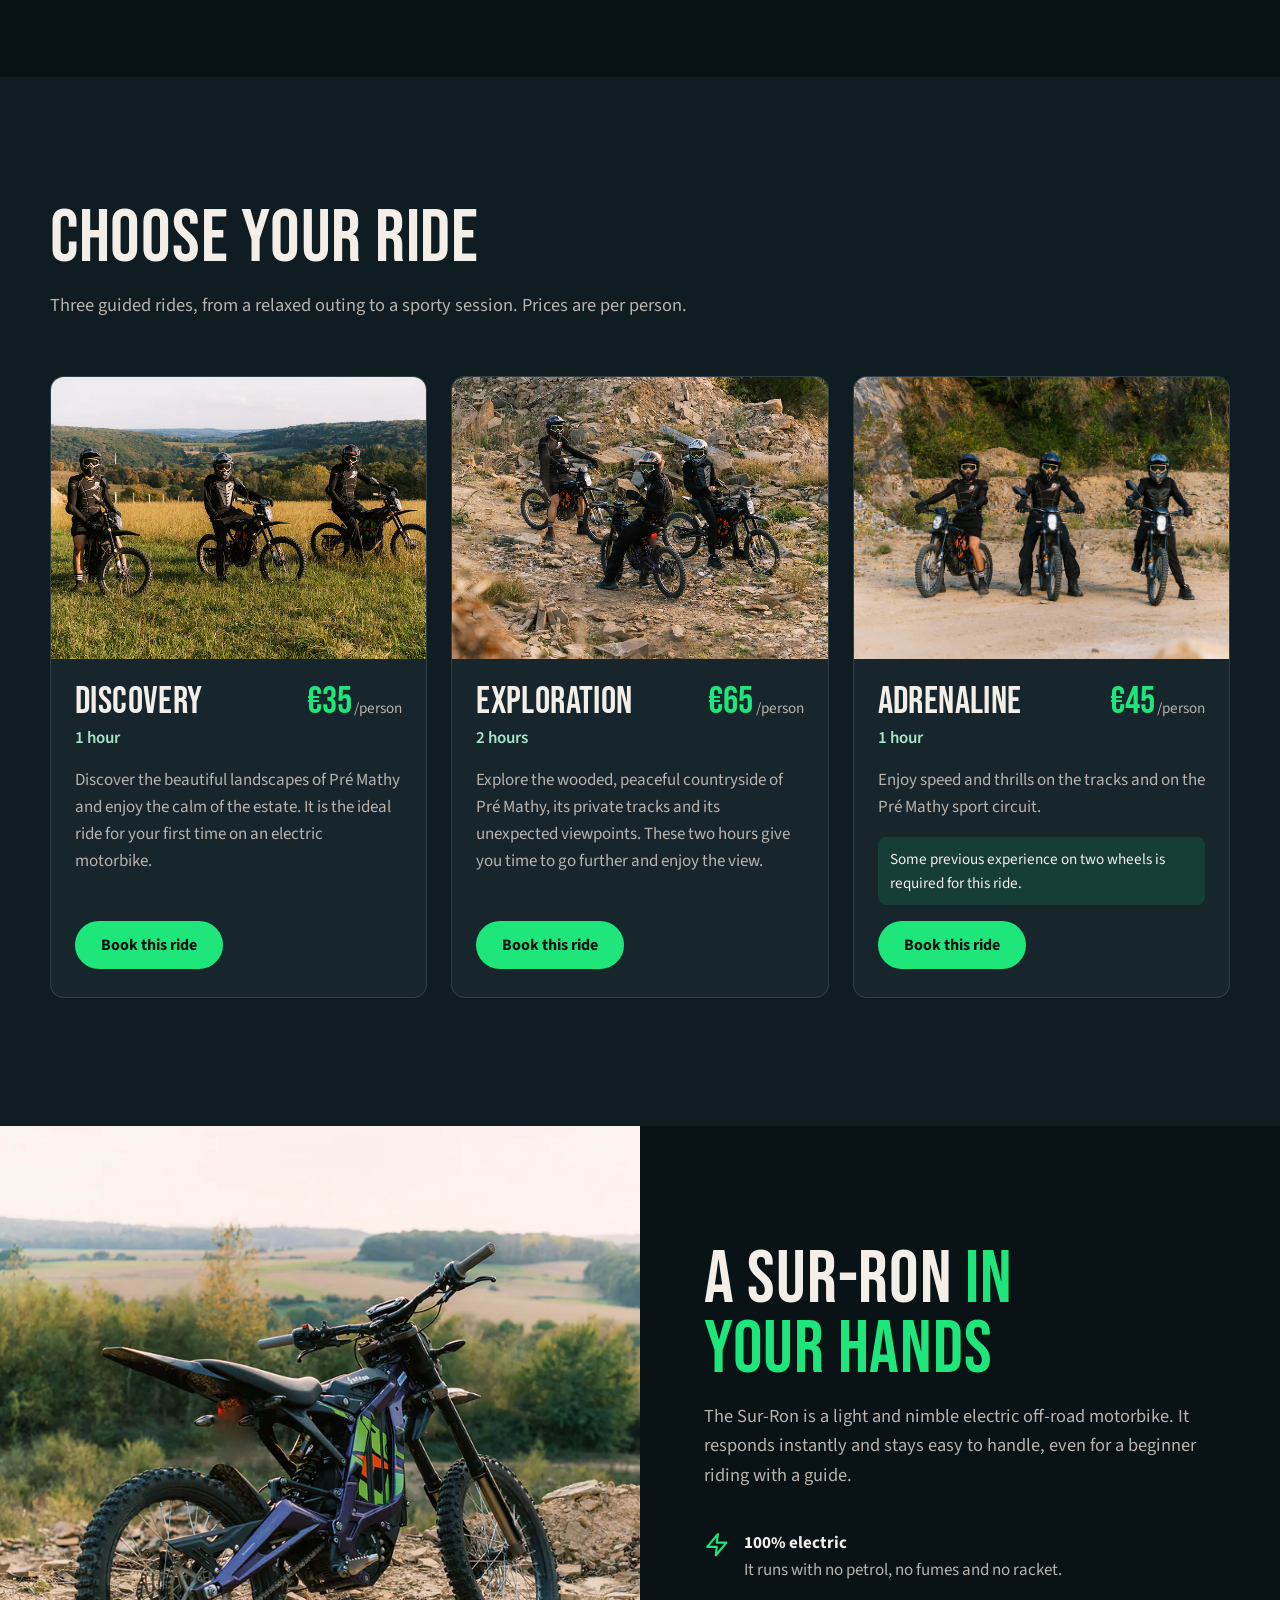
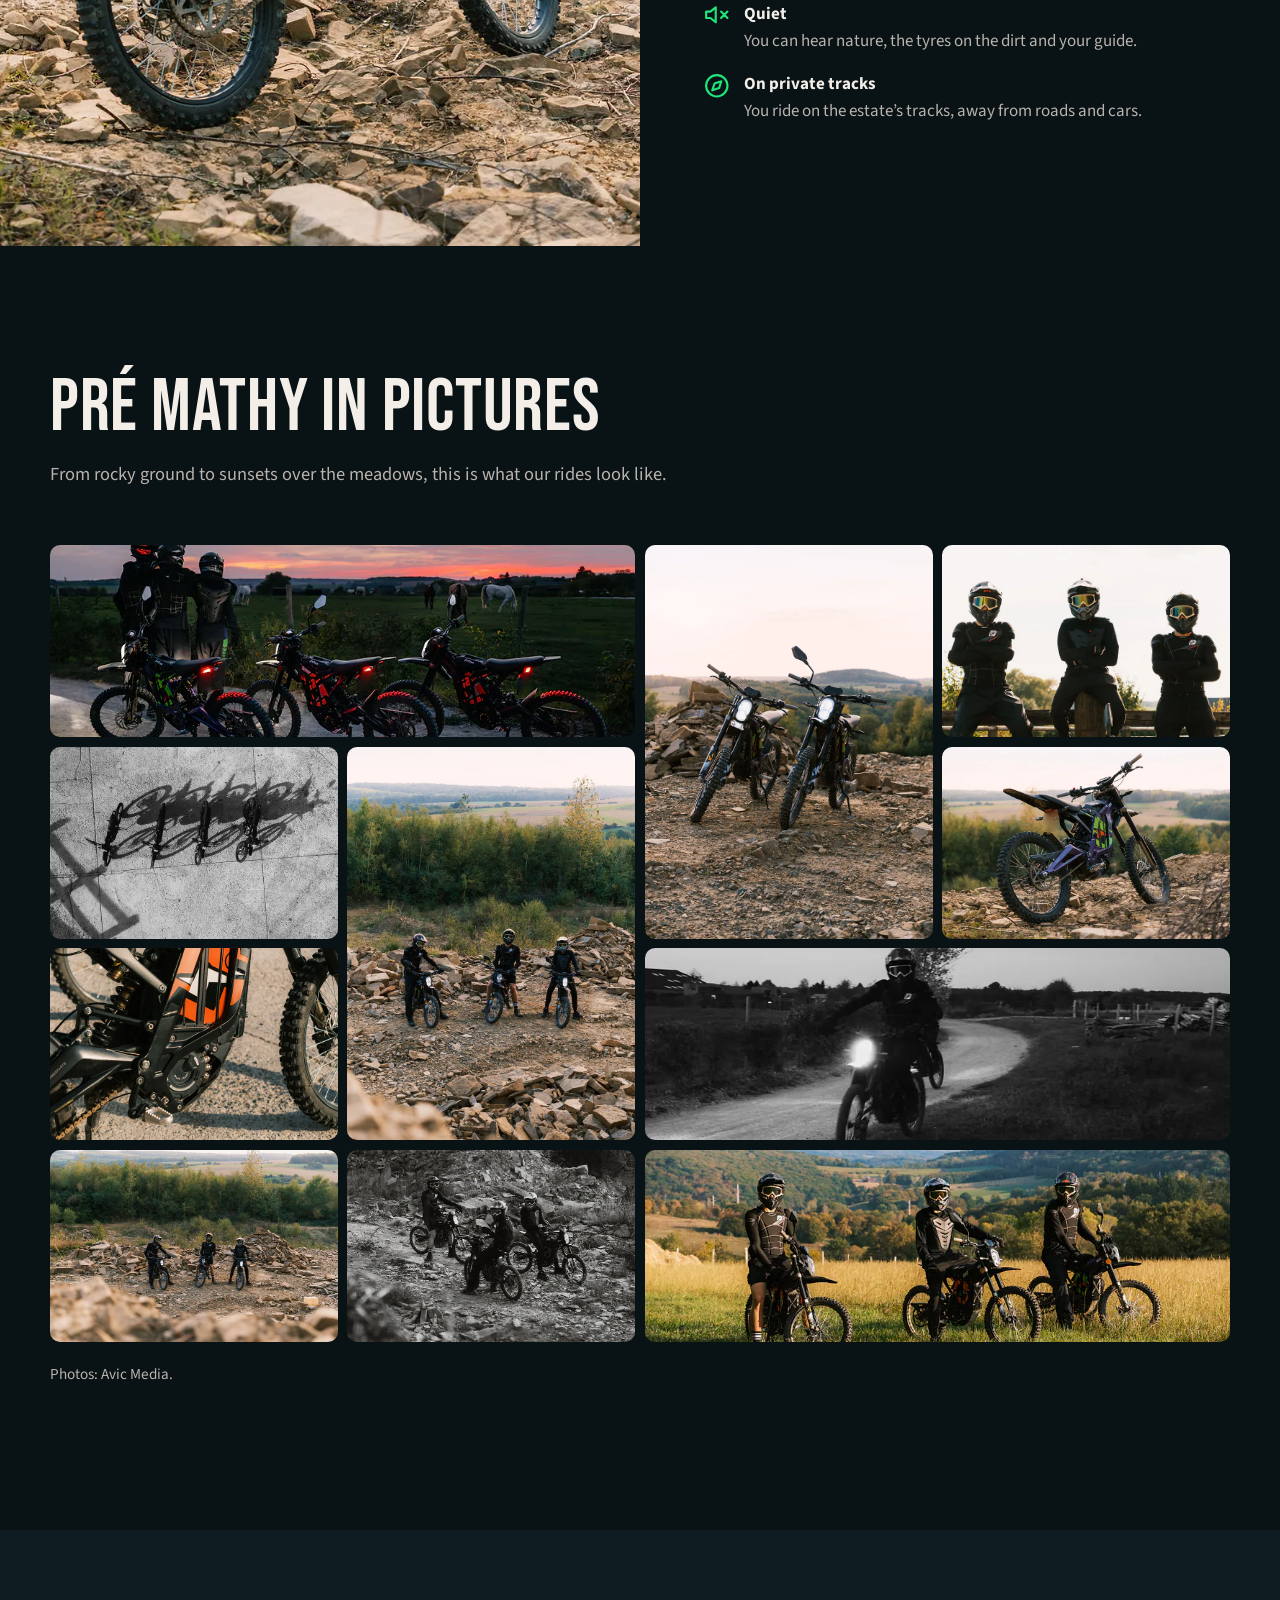
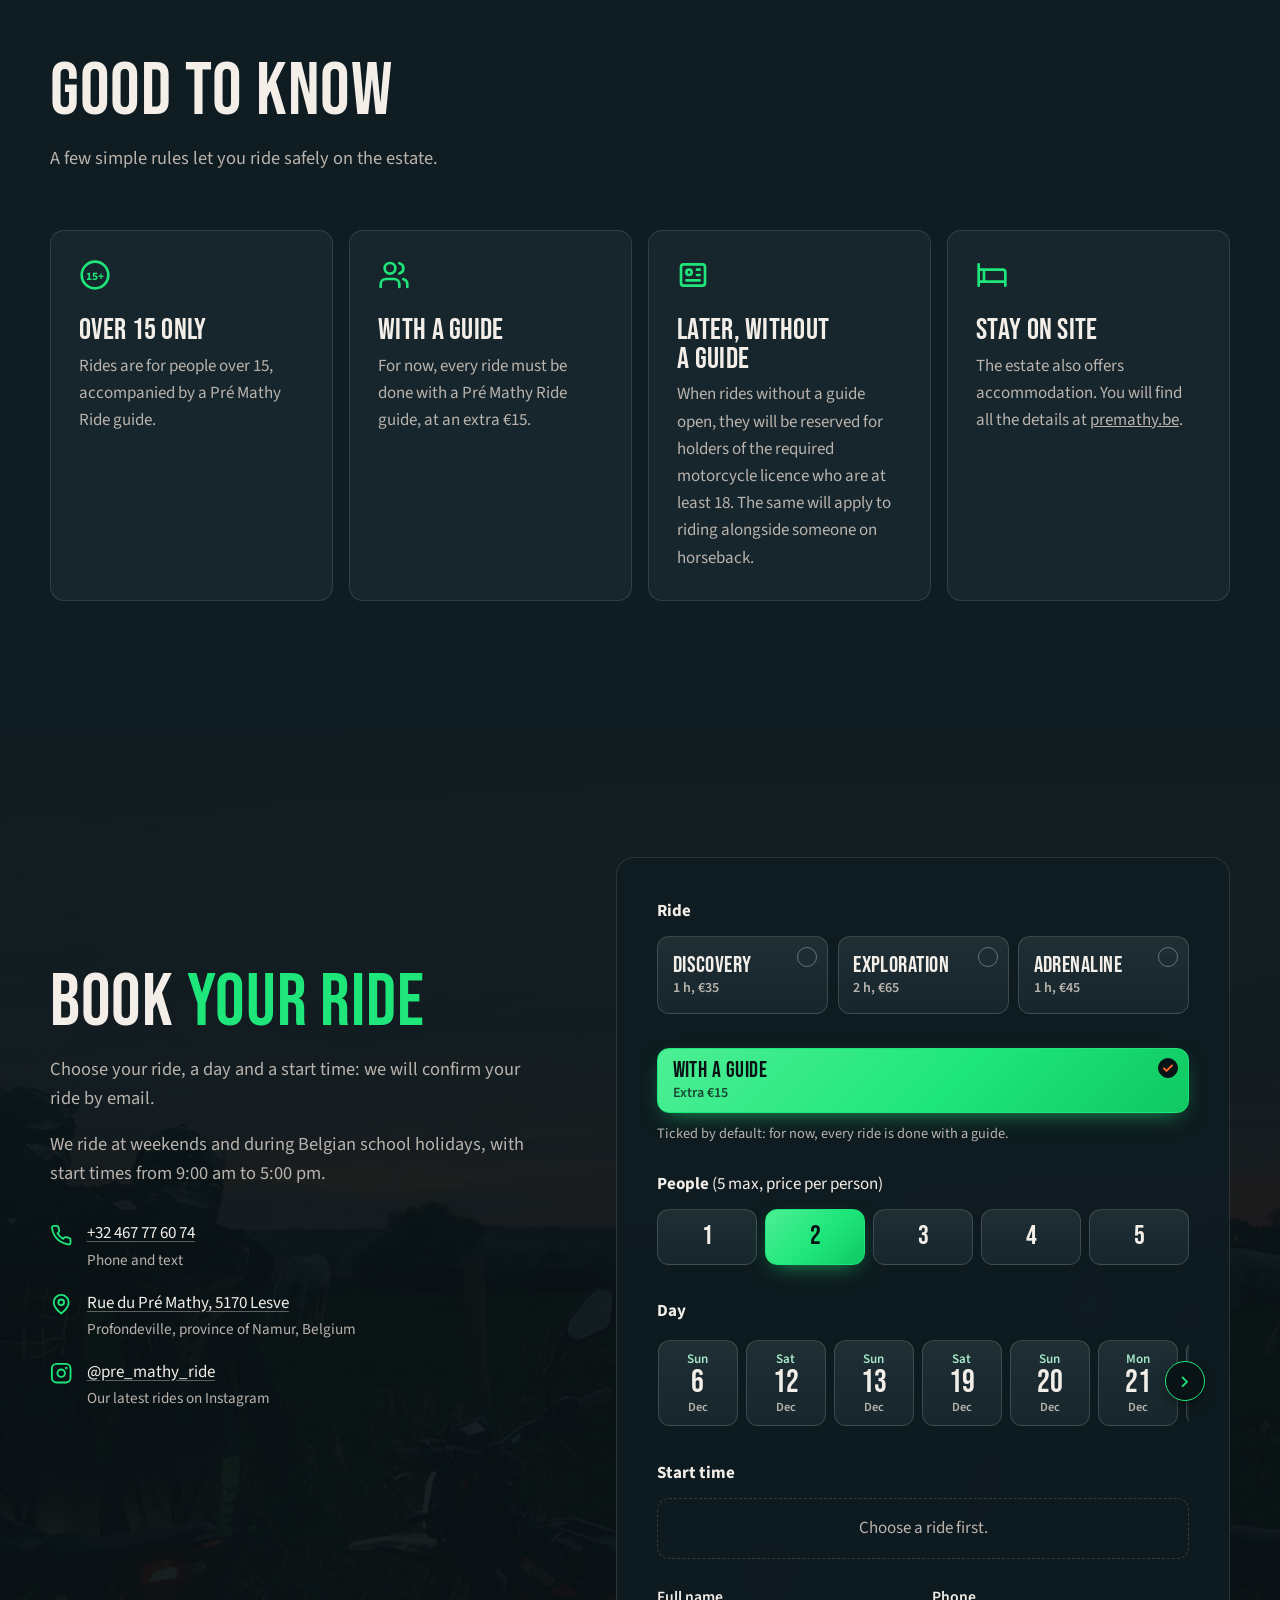
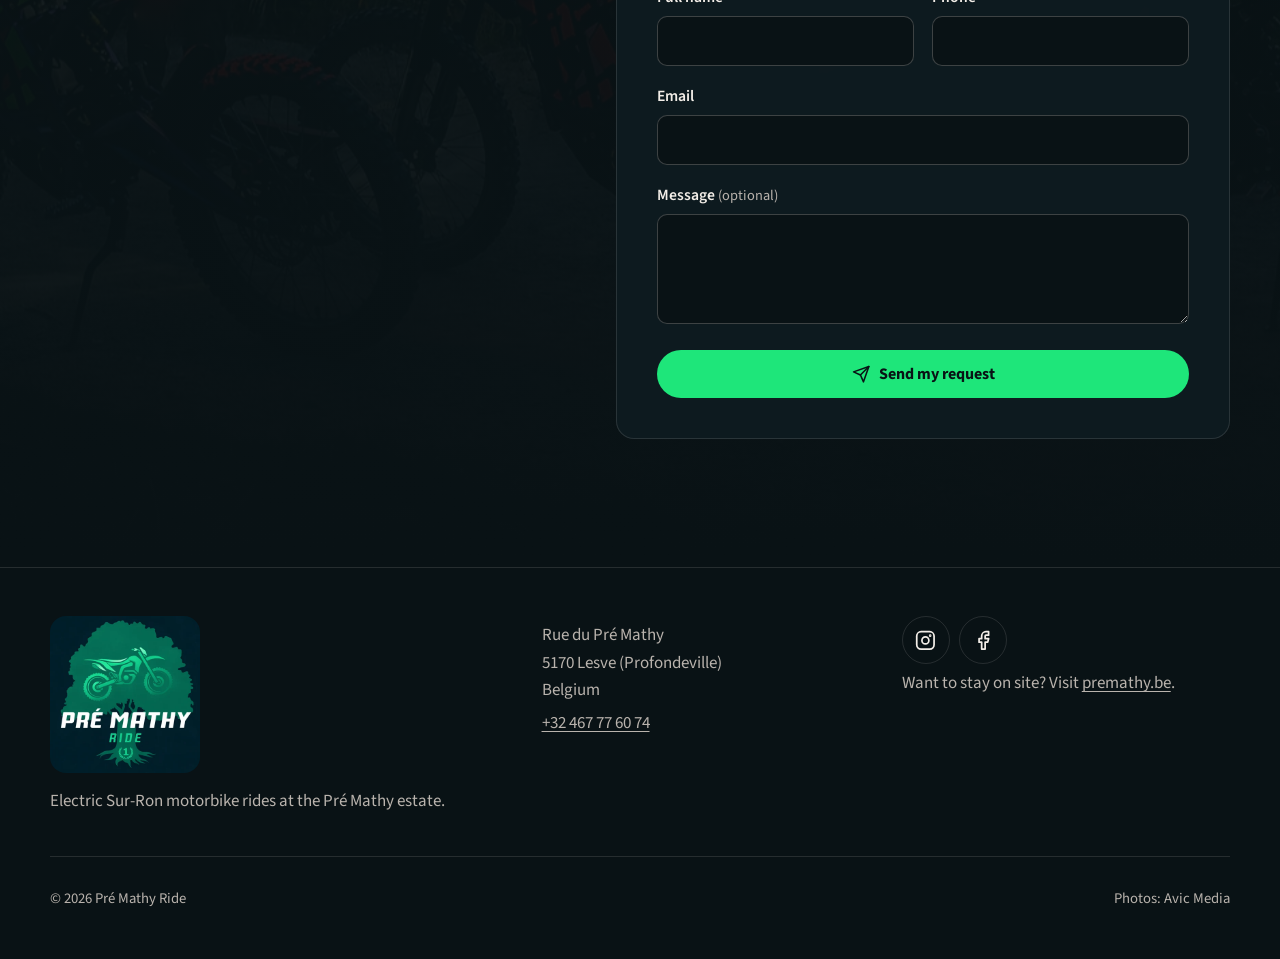
==== commit 461d2aa6: "Couleurs du logo : vert vif en accent, fonds teintés bleu nuit Co-Authored-By: Claude Opus 5.5 <nore" ====
--- a/en/index.html
+++ b/en/index.html
@@ -8,7 +8,7 @@
   <link rel="canonical" href="https://www.mathyridee.net/en/">
   <link rel="alternate" hreflang="fr" href="https://www.mathyridee.net/">
   <link rel="alternate" hreflang="en" href="https://www.mathyridee.net/en/">
-  <meta name="theme-color" content="#0d0f12">
+  <meta name="theme-color" content="#091215">
   <meta property="og:type" content="website">
   <meta property="og:locale" content="en_GB">
   <meta property="og:title" content="Pré Mathy Ride | Electric motorbike rides in Lesve">
--- a/styles.css
+++ b/styles.css
@@ -12,15 +12,15 @@
 }
 
 :root {
-  --night: #0d0f12;
-  --night-2: #15181d;
-  --night-3: #1d2128;
+  --night: #091215;
+  --night-2: #0f1c21;
+  --night-3: #16262c;
   --line: rgba(243, 238, 232, 0.12);
   --text: #f3eee8;
   --text-soft: #b9b3ad;
-  --sunset: #ff6a2b;
-  --sunset-hover: #ff8550;
-  --dusk: #c7b4d9;
+  --accent: #1ee67a;
+  --accent-hover: #5df29f;
+  --dusk: #a6e8c6;
   --radius: 14px;
   --display: "Bebas Neue", "Arial Narrow", Impact, sans-serif;
   --body: "Source Sans 3", "Segoe UI", system-ui, sans-serif;
@@ -65,12 +65,12 @@
 
 .skip {
   position: absolute; left: 1rem; top: -4rem; z-index: 100;
-  background: var(--sunset); color: var(--night); padding: 0.6rem 1rem; border-radius: 8px;
+  background: var(--accent); color: var(--night); padding: 0.6rem 1rem; border-radius: 8px;
   font-weight: 700; text-decoration: none;
 }
 .skip:focus { top: 1rem; }
 
-:focus-visible { outline: 3px solid var(--sunset); outline-offset: 3px; border-radius: 6px; }
+:focus-visible { outline: 3px solid var(--accent); outline-offset: 3px; border-radius: 6px; }
 
 /* Boutons */
 .btn {
@@ -81,10 +81,10 @@
   transition: background-color 0.2s var(--ease), color 0.2s var(--ease), border-color 0.2s var(--ease), transform 0.2s var(--ease);
 }
 .btn svg { width: 1.15rem; height: 1.15rem; flex: none; }
-.btn-primary { background: var(--sunset); color: var(--night); }
-.btn-primary:hover { background: var(--sunset-hover); }
-.btn-ghost { border-color: rgba(243, 238, 232, 0.55); color: var(--text); background: rgba(13, 15, 18, 0.25); backdrop-filter: blur(6px); }
-.btn-ghost:hover { border-color: var(--text); background: rgba(13, 15, 18, 0.5); }
+.btn-primary { background: var(--accent); color: var(--night); }
+.btn-primary:hover { background: var(--accent-hover); }
+.btn-ghost { border-color: rgba(243, 238, 232, 0.55); color: var(--text); background: rgba(9, 18, 21, 0.25); backdrop-filter: blur(6px); }
+.btn-ghost:hover { border-color: var(--text); background: rgba(9, 18, 21, 0.5); }
 .btn:active { transform: scale(0.97); }
 
 /* En-tête */
@@ -92,10 +92,10 @@
   position: fixed; inset: 0 0 auto; z-index: 50;
   transition: background-color 0.3s var(--ease), box-shadow 0.3s var(--ease);
 }
-.header.is-solid { background: rgba(13, 15, 18, 0.92); backdrop-filter: blur(12px); box-shadow: 0 1px 0 var(--line); }
+.header.is-solid { background: rgba(9, 18, 21, 0.92); backdrop-filter: blur(12px); box-shadow: 0 1px 0 var(--line); }
 .header-inner { display: flex; align-items: center; justify-content: space-between; gap: 1rem; height: 4.5rem; }
 .brand { font-family: var(--display); font-size: 1.85rem; letter-spacing: 0.02em; text-decoration: none; line-height: 1; }
-.brand span { color: var(--sunset); }
+.brand span { color: var(--accent); }
 .nav { display: flex; align-items: center; gap: 0.25rem; }
 .nav a {
   text-decoration: none; font-weight: 600; padding: 0.6rem 0.85rem; border-radius: 8px;
@@ -105,7 +105,7 @@
 .nav .lang { color: var(--text-soft); font-weight: 600; margin-left: 0.25rem; }
 .nav .lang:hover { color: var(--text); }
 .nav .btn { margin-left: 0.5rem; min-height: 44px; padding: 0.6rem 1.2rem; }
-.nav .btn:hover { background: var(--sunset-hover); }
+.nav .btn:hover { background: var(--accent-hover); }
 
 /* Hero */
 .hero { position: relative; min-height: 100svh; display: flex; align-items: flex-end; overflow: hidden; isolation: isolate; }
@@ -114,13 +114,13 @@
 .hero::after {
   content: ""; position: absolute; inset: 0; z-index: -1;
   background:
-    linear-gradient(180deg, rgba(13, 15, 18, 0.55) 0%, rgba(13, 15, 18, 0) 28%),
-    linear-gradient(90deg, rgba(13, 15, 18, 0.6) 0%, rgba(13, 15, 18, 0) 55%),
-    linear-gradient(0deg, var(--night) 0%, rgba(13, 15, 18, 0.7) 30%, rgba(13, 15, 18, 0) 62%);
+    linear-gradient(180deg, rgba(9, 18, 21, 0.55) 0%, rgba(9, 18, 21, 0) 28%),
+    linear-gradient(90deg, rgba(9, 18, 21, 0.6) 0%, rgba(9, 18, 21, 0) 55%),
+    linear-gradient(0deg, var(--night) 0%, rgba(9, 18, 21, 0.7) 30%, rgba(9, 18, 21, 0) 62%);
 }
 .hero-content { padding-block: 7rem 4.5rem; }
 .hero h1 { font-size: clamp(4.2rem, 13vw, 10.5rem); margin-bottom: 1.25rem; line-height: 0.86; }
-.hero h1 span { display: block; color: var(--sunset); }
+.hero h1 span { display: block; color: var(--accent); }
 .hero-lead { font-size: clamp(1.15rem, 2vw, 1.4rem); max-width: 34rem; color: #e8e2db; margin-bottom: 2rem; }
 .hero-actions { display: flex; flex-wrap: wrap; gap: 0.75rem; }
 .hero-facts { display: flex; flex-wrap: wrap; gap: 0.75rem 2.25rem; margin-top: 3rem; padding-top: 1.5rem; border-top: 1px solid var(--line); color: var(--text-soft); }
@@ -133,7 +133,7 @@
 .section { padding-block: clamp(4.5rem, 10vw, 8rem); }
 .section-head { max-width: 46rem; margin-bottom: clamp(2.5rem, 5vw, 3.5rem); }
 .section-head p { color: var(--text-soft); font-size: 1.15rem; }
-.accent { color: var(--sunset); }
+.accent { color: var(--accent); }
 
 /* Domaine */
 .domain { display: grid; grid-template-columns: 1fr; gap: clamp(2rem, 5vw, 4.5rem); align-items: center; }
@@ -151,19 +151,19 @@
   border: 1px solid var(--line);
   transition: transform 0.35s var(--ease), border-color 0.35s var(--ease);
 }
-.ride:hover { transform: translateY(-4px); border-color: rgba(255, 106, 43, 0.5); }
+.ride:hover { transform: translateY(-4px); border-color: rgba(30, 230, 122, 0.5); }
 .ride-photo { aspect-ratio: 4 / 3; overflow: hidden; }
 .ride-photo img { width: 100%; height: 100%; object-fit: cover; transition: transform 0.6s var(--ease); }
 .ride:hover .ride-photo img { transform: scale(1.04); }
 .ride-body { display: flex; flex-direction: column; flex: 1; padding: 1.5rem 1.5rem 1.75rem; }
 .ride-meta { display: flex; align-items: baseline; justify-content: space-between; gap: 1rem; margin-bottom: 0.25rem; }
 .ride-meta h3 { margin: 0; }
-.ride-body .ride-price { font-family: var(--display); font-size: 2.4rem; line-height: 1; color: var(--sunset); white-space: nowrap; }
+.ride-body .ride-price { font-family: var(--display); font-size: 2.4rem; line-height: 1; color: var(--accent); white-space: nowrap; }
 .ride-price small { font-family: var(--body); font-size: 0.95rem; color: var(--text-soft); margin-left: 0.15rem; }
 .ride-body .ride-duration { color: var(--dusk); font-weight: 600; margin-bottom: 0.9rem; }
 .ride-body p { color: var(--text-soft); }
 .ride-body .ride-meta p { margin: 0; }
-.ride-body .ride-note { font-size: 0.95rem; color: var(--text); background: rgba(255, 106, 43, 0.12); border-radius: 8px; padding: 0.6rem 0.8rem; }
+.ride-body .ride-note { font-size: 0.95rem; color: var(--text); background: rgba(30, 230, 122, 0.12); border-radius: 8px; padding: 0.6rem 0.8rem; }
 .ride-body .btn { margin-top: auto; align-self: flex-start; }
 
 /* Bandeau machine */
@@ -175,7 +175,7 @@
 .machine-text p { color: var(--text-soft); font-size: 1.15rem; }
 .machine-list { list-style: none; padding: 0; margin: 1.5rem 0 0; display: grid; gap: 1rem; }
 .machine-list li { display: flex; gap: 0.9rem; align-items: flex-start; }
-.machine-list svg { width: 1.6rem; height: 1.6rem; flex: none; color: var(--sunset); margin-top: 0.1rem; }
+.machine-list svg { width: 1.6rem; height: 1.6rem; flex: none; color: var(--accent); margin-top: 0.1rem; }
 .machine-list strong { display: block; color: var(--text); }
 .machine-list span { color: var(--text-soft); }
 
@@ -192,14 +192,14 @@
 
 .lightbox {
   width: 100vw; height: 100vh; max-width: none; max-height: none; margin: 0; padding: 0; border: 0;
-  background: rgba(8, 9, 11, 0.96); color: var(--text);
+  background: rgba(6, 13, 16, 0.96); color: var(--text);
 }
 .lightbox[open] { display: flex; align-items: center; justify-content: center; animation: fadeIn 0.25s var(--ease); }
 .lightbox::backdrop { background: transparent; }
 .lightbox img { max-width: calc(100vw - 2rem); max-height: calc(100vh - 7rem); object-fit: contain; border-radius: 6px; }
 .lb-btn {
   position: absolute; display: grid; place-items: center; width: 52px; height: 52px; border-radius: 50%;
-  border: 1px solid var(--line); background: rgba(29, 33, 40, 0.85); color: var(--text); cursor: pointer;
+  border: 1px solid var(--line); background: rgba(22, 38, 44, 0.85); color: var(--text); cursor: pointer;
   transition: background-color 0.2s;
 }
 .lb-btn:hover { background: var(--night-3); border-color: var(--text-soft); }
@@ -217,7 +217,7 @@
 .info {
   padding: 1.75rem; border-radius: var(--radius); background: var(--night-3); border: 1px solid var(--line);
 }
-.info svg { width: 2rem; height: 2rem; color: var(--sunset); margin-bottom: 1rem; }
+.info svg { width: 2rem; height: 2rem; color: var(--accent); margin-bottom: 1rem; }
 .info h3 { font-size: 1.9rem; margin-bottom: 0.5rem; }
 .info p { color: var(--text-soft); margin: 0; }
 
@@ -225,18 +225,18 @@
 .booking { position: relative; isolation: isolate; overflow: hidden; }
 .booking-bg { position: absolute; inset: 0; z-index: -1; }
 .booking-bg img { width: 100%; height: 100%; object-fit: cover; opacity: 0.28; }
-.booking-bg::after { content: ""; position: absolute; inset: 0; background: linear-gradient(180deg, var(--night-2) 0%, rgba(13, 15, 18, 0.7) 40%, var(--night) 100%); }
+.booking-bg::after { content: ""; position: absolute; inset: 0; background: linear-gradient(180deg, var(--night-2) 0%, rgba(9, 18, 21, 0.7) 40%, var(--night) 100%); }
 .booking-grid { display: grid; grid-template-columns: 1fr; gap: clamp(2.5rem, 5vw, 4rem); align-items: start; }
 .booking-intro p { color: var(--text-soft); font-size: 1.15rem; }
 .contact-list { list-style: none; padding: 0; margin: 2rem 0 0; display: grid; gap: 1.1rem; }
 .contact-list li { display: flex; gap: 0.9rem; align-items: flex-start; }
-.contact-list svg { width: 1.4rem; height: 1.4rem; flex: none; color: var(--sunset); margin-top: 0.2rem; }
+.contact-list svg { width: 1.4rem; height: 1.4rem; flex: none; color: var(--accent); margin-top: 0.2rem; }
 .contact-list a { text-decoration-color: rgba(243, 238, 232, 0.35); text-underline-offset: 3px; }
-.contact-list a:hover { color: var(--sunset); }
+.contact-list a:hover { color: var(--accent); }
 .contact-list small { display: block; color: var(--text-soft); font-size: 0.95rem; }
 
 .form {
-  background: rgba(21, 24, 29, 0.92); backdrop-filter: blur(10px);
+  background: rgba(15, 28, 33, 0.92); backdrop-filter: blur(10px);
   border: 1px solid var(--line); border-radius: calc(var(--radius) + 4px);
   padding: clamp(1.5rem, 4vw, 2.5rem);
 }
@@ -254,12 +254,12 @@
 }
 .field textarea { min-height: 110px; resize: vertical; }
 .field input:hover, .field select:hover, .field textarea:hover { border-color: rgba(243, 238, 232, 0.4); }
-.field input:focus, .field select:focus, .field textarea:focus { outline: none; border-color: var(--sunset); box-shadow: 0 0 0 3px rgba(255, 106, 43, 0.3); }
+.field input:focus, .field select:focus, .field textarea:focus { outline: none; border-color: var(--accent); box-shadow: 0 0 0 3px rgba(30, 230, 122, 0.3); }
 .field input[aria-invalid="true"], .field select[aria-invalid="true"] { border-color: #ff8a8a; }
 .field .error { color: #ffb0b0; font-size: 0.92rem; min-height: 0; }
 .field .error:empty { display: none; }
 .check { display: flex; gap: 0.7rem; align-items: flex-start; color: var(--text-soft); font-size: 0.98rem; }
-.check input { width: 1.25rem; height: 1.25rem; margin-top: 0.15rem; accent-color: var(--sunset); flex: none; }
+.check input { width: 1.25rem; height: 1.25rem; margin-top: 0.15rem; accent-color: var(--accent); flex: none; }
 .form-actions { display: flex; flex-wrap: wrap; gap: 0.75rem; margin-top: 1.5rem; }
 .form-actions .btn { flex: 1 1 12rem; }
 .form-note { margin: 1rem 0 0; color: var(--text-soft); font-size: 0.92rem; }
@@ -286,7 +286,7 @@
 .mobile-bar {
   position: fixed; inset: auto 0 0; z-index: 40; display: grid; grid-template-columns: 1fr 1.6fr; gap: 0.6rem;
   padding: 0.7rem 1rem calc(0.7rem + env(safe-area-inset-bottom));
-  background: rgba(13, 15, 18, 0.94); backdrop-filter: blur(12px); border-top: 1px solid var(--line);
+  background: rgba(9, 18, 21, 0.94); backdrop-filter: blur(12px); border-top: 1px solid var(--line);
   transform: translateY(110%); transition: transform 0.35s var(--ease);
 }
 .mobile-bar.is-visible { transform: none; }
@@ -312,7 +312,7 @@
   .nav { display: none; }
   .menu-toggle {
     display: grid; place-items: center; width: 48px; height: 48px; border-radius: 10px;
-    border: 1px solid var(--line); background: rgba(13, 15, 18, 0.4); color: var(--text); cursor: pointer;
+    border: 1px solid var(--line); background: rgba(9, 18, 21, 0.4); color: var(--text); cursor: pointer;
   }
   .menu-toggle svg { width: 1.5rem; height: 1.5rem; }
   .header.menu-open { background: var(--night); }
@@ -329,8 +329,8 @@
   .hero img { height: 72%; object-position: 50% 50%; }
   .hero::after {
     background:
-      linear-gradient(180deg, rgba(13, 15, 18, 0.5) 0%, rgba(13, 15, 18, 0) 18%),
-      linear-gradient(0deg, var(--night) 0%, var(--night) 30%, rgba(13, 15, 18, 0.75) 46%, rgba(13, 15, 18, 0) 62%);
+      linear-gradient(180deg, rgba(9, 18, 21, 0.5) 0%, rgba(9, 18, 21, 0) 18%),
+      linear-gradient(0deg, var(--night) 0%, var(--night) 30%, rgba(9, 18, 21, 0.75) 46%, rgba(9, 18, 21, 0) 62%);
   }
   .hero-content { padding-block: 6rem 1.75rem; }
   .hero h1 { margin-bottom: 0.9rem; }
@@ -393,17 +393,17 @@
   color: var(--text); font: 600 1rem/1.15 var(--body);
   transition: border-color 0.18s var(--ease), background-color 0.18s var(--ease), transform 0.18s var(--ease), box-shadow 0.18s var(--ease);
 }
-.tile:hover:not(:disabled) { border-color: rgba(255, 106, 43, 0.75); }
+.tile:hover:not(:disabled) { border-color: rgba(30, 230, 122, 0.75); }
 .tile:active:not(:disabled) { transform: scale(0.97); }
 .tile[aria-pressed="true"] {
-  border-color: var(--sunset); color: var(--night);
-  background: linear-gradient(135deg, #ff7a3d, var(--sunset) 55%, #f2531a);
-  box-shadow: 0 8px 22px -10px rgba(255, 106, 43, 0.75);
+  border-color: var(--accent); color: var(--night);
+  background: linear-gradient(135deg, #4def95, var(--accent) 55%, #10c862);
+  box-shadow: 0 8px 22px -10px rgba(30, 230, 122, 0.75);
 }
 .tile:disabled { cursor: default; opacity: 0.38; background: transparent; }
 .tile-main { font-family: var(--display); font-weight: 400; font-size: 1.45rem; letter-spacing: 0.02em; line-height: 1; }
 .tile-sub { font-size: 0.88rem; font-weight: 600; color: var(--text-soft); }
-.tile[aria-pressed="true"] .tile-sub { color: rgba(13, 15, 18, 0.75); }
+.tile[aria-pressed="true"] .tile-sub { color: rgba(9, 18, 21, 0.75); }
 
 .tick {
   position: absolute; top: 0.6rem; right: 0.6rem; width: 20px; height: 20px; border-radius: 50%;
@@ -420,18 +420,18 @@
 .day-strip { position: relative; margin-bottom: 1.4rem; }
 .day-scroll {
   display: flex; gap: 0.5rem; overflow-x: auto; overscroll-behavior-x: contain; scroll-snap-type: x mandatory; scroll-behavior: smooth;
-  padding: 0.2rem 0.1rem 0.7rem; scrollbar-width: thin; scrollbar-color: rgba(255, 106, 43, 0.55) transparent;
+  padding: 0.2rem 0.1rem 0.7rem; scrollbar-width: thin; scrollbar-color: rgba(30, 230, 122, 0.55) transparent;
 }
 .day-scroll::-webkit-scrollbar { height: 6px; }
-.day-scroll::-webkit-scrollbar-thumb { background: rgba(255, 106, 43, 0.55); border-radius: 3px; }
+.day-scroll::-webkit-scrollbar-thumb { background: rgba(30, 230, 122, 0.55); border-radius: 3px; }
 .day-scroll .day-tile { flex: 0 0 80px; scroll-snap-align: start; }
 .strip-nav {
   position: absolute; top: calc(50% - 0.35rem); translate: 0 -50%; z-index: 2; display: grid; place-items: center;
   width: 40px; height: 40px; border-radius: 50%; cursor: pointer;
-  border: 1.5px solid var(--sunset); background: var(--night); color: var(--sunset);
+  border: 1.5px solid var(--accent); background: var(--night); color: var(--accent);
   box-shadow: 0 6px 18px -6px rgba(0, 0, 0, 0.8); transition: opacity 0.2s, background-color 0.2s;
 }
-.strip-nav:hover { background: var(--sunset); color: var(--night); }
+.strip-nav:hover { background: var(--accent); color: var(--night); }
 .strip-nav svg { width: 1.1rem; height: 1.1rem; }
 .strip-nav.prev { left: -16px; }
 .strip-nav.next { right: -16px; }
@@ -442,7 +442,7 @@
 .day-num { font-family: var(--display); font-weight: 400; font-size: 2rem; line-height: 0.95; }
 .day-info { font-size: 0.75rem; font-weight: 600; color: var(--text-soft); }
 .day-tile.is-holiday .day-dow::after { content: ""; display: inline-block; width: 6px; height: 6px; margin-left: 4px; border-radius: 50%; background: var(--dusk); vertical-align: middle; }
-.tile[aria-pressed="true"] .day-dow, .tile[aria-pressed="true"] .day-month, .tile[aria-pressed="true"] .day-info { color: rgba(13, 15, 18, 0.75); }
+.tile[aria-pressed="true"] .day-dow, .tile[aria-pressed="true"] .day-month, .tile[aria-pressed="true"] .day-info { color: rgba(9, 18, 21, 0.75); }
 
 .time-grid { display: grid; grid-template-columns: repeat(auto-fill, minmax(118px, 1fr)); gap: 0.5rem; }
 .time-tile { padding-right: 2rem; min-height: 64px; }
@@ -455,7 +455,7 @@
 
 .form-done { text-align: center; padding: 1.5rem 0.5rem; }
 .form-done:focus { outline: none; }
-.form-done > svg { width: 3.2rem; height: 3.2rem; color: var(--sunset); margin: 0 auto 1rem; }
+.form-done > svg { width: 3.2rem; height: 3.2rem; color: var(--accent); margin: 0 auto 1rem; }
 .form-done p { color: var(--text-soft); }
 .form-done #done-text { color: var(--text); font-size: 1.1rem; }
 .form-done .btn { margin-top: 0.5rem; }
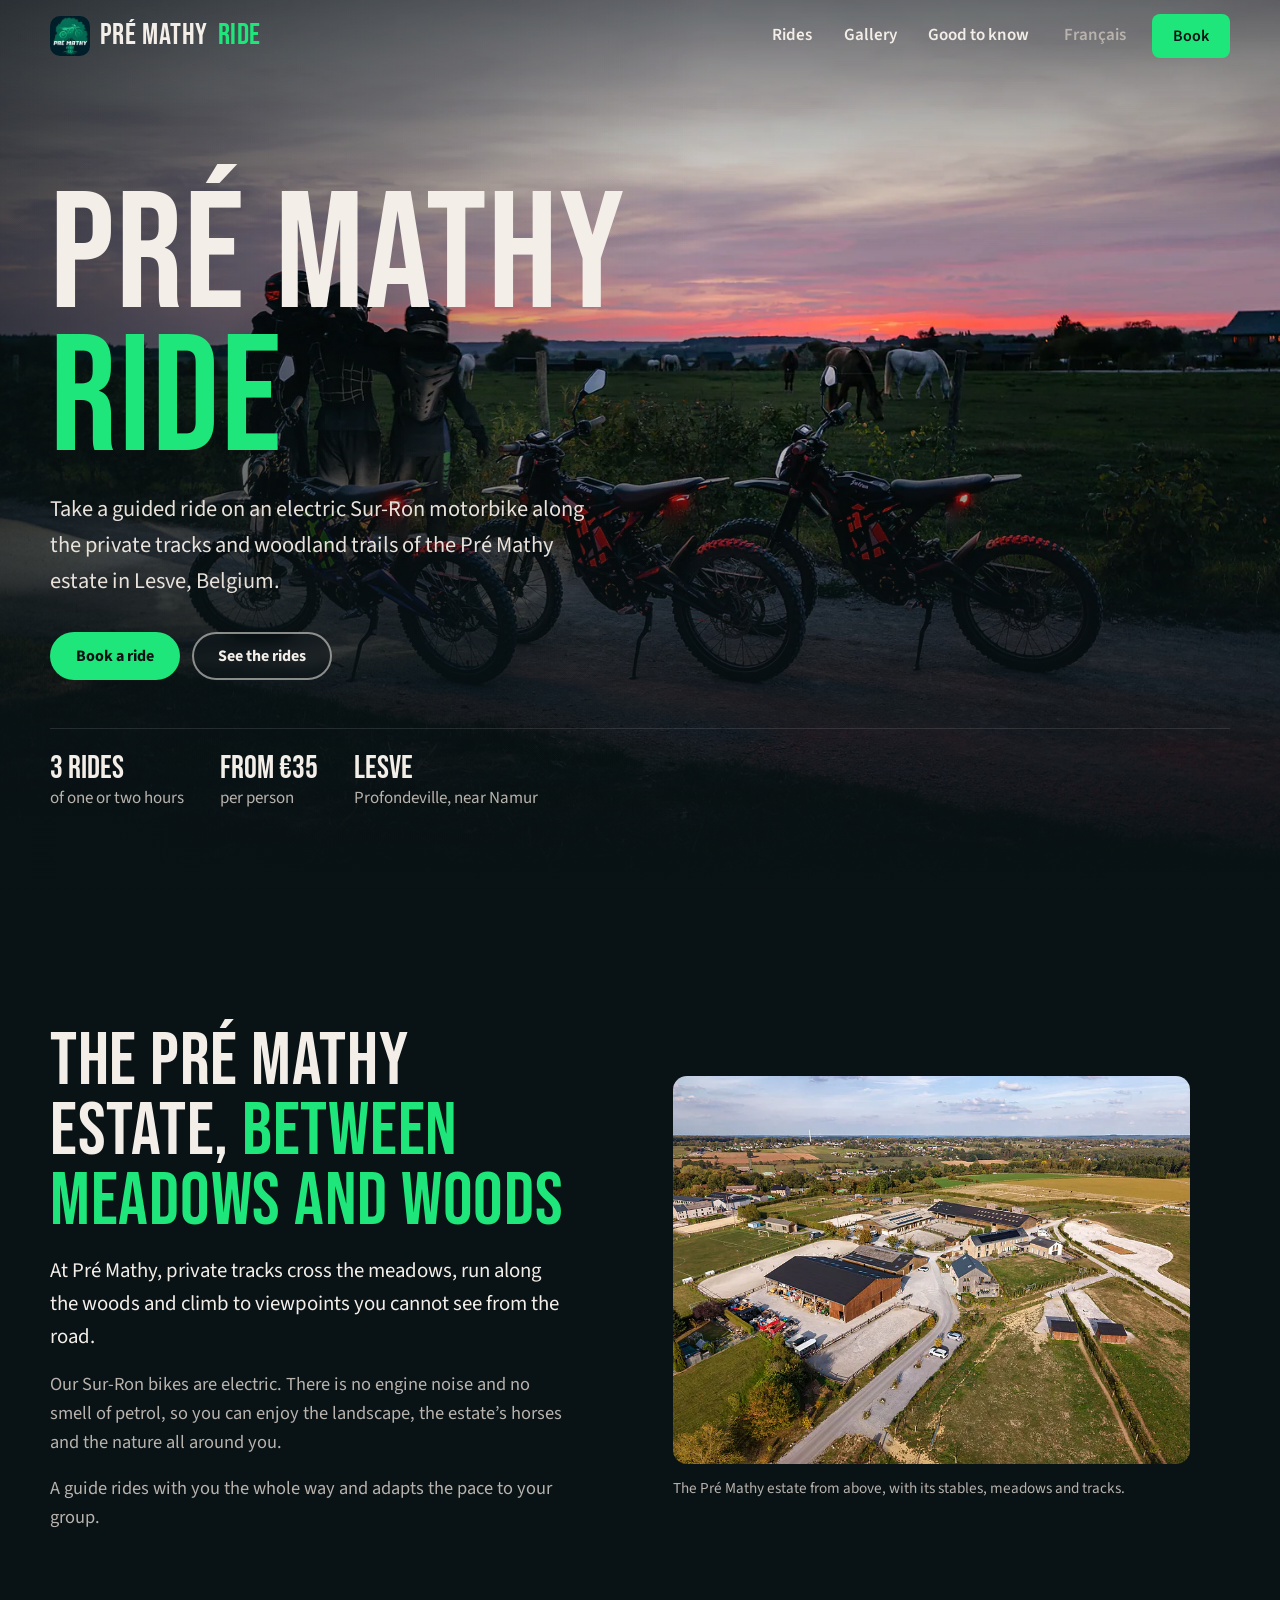
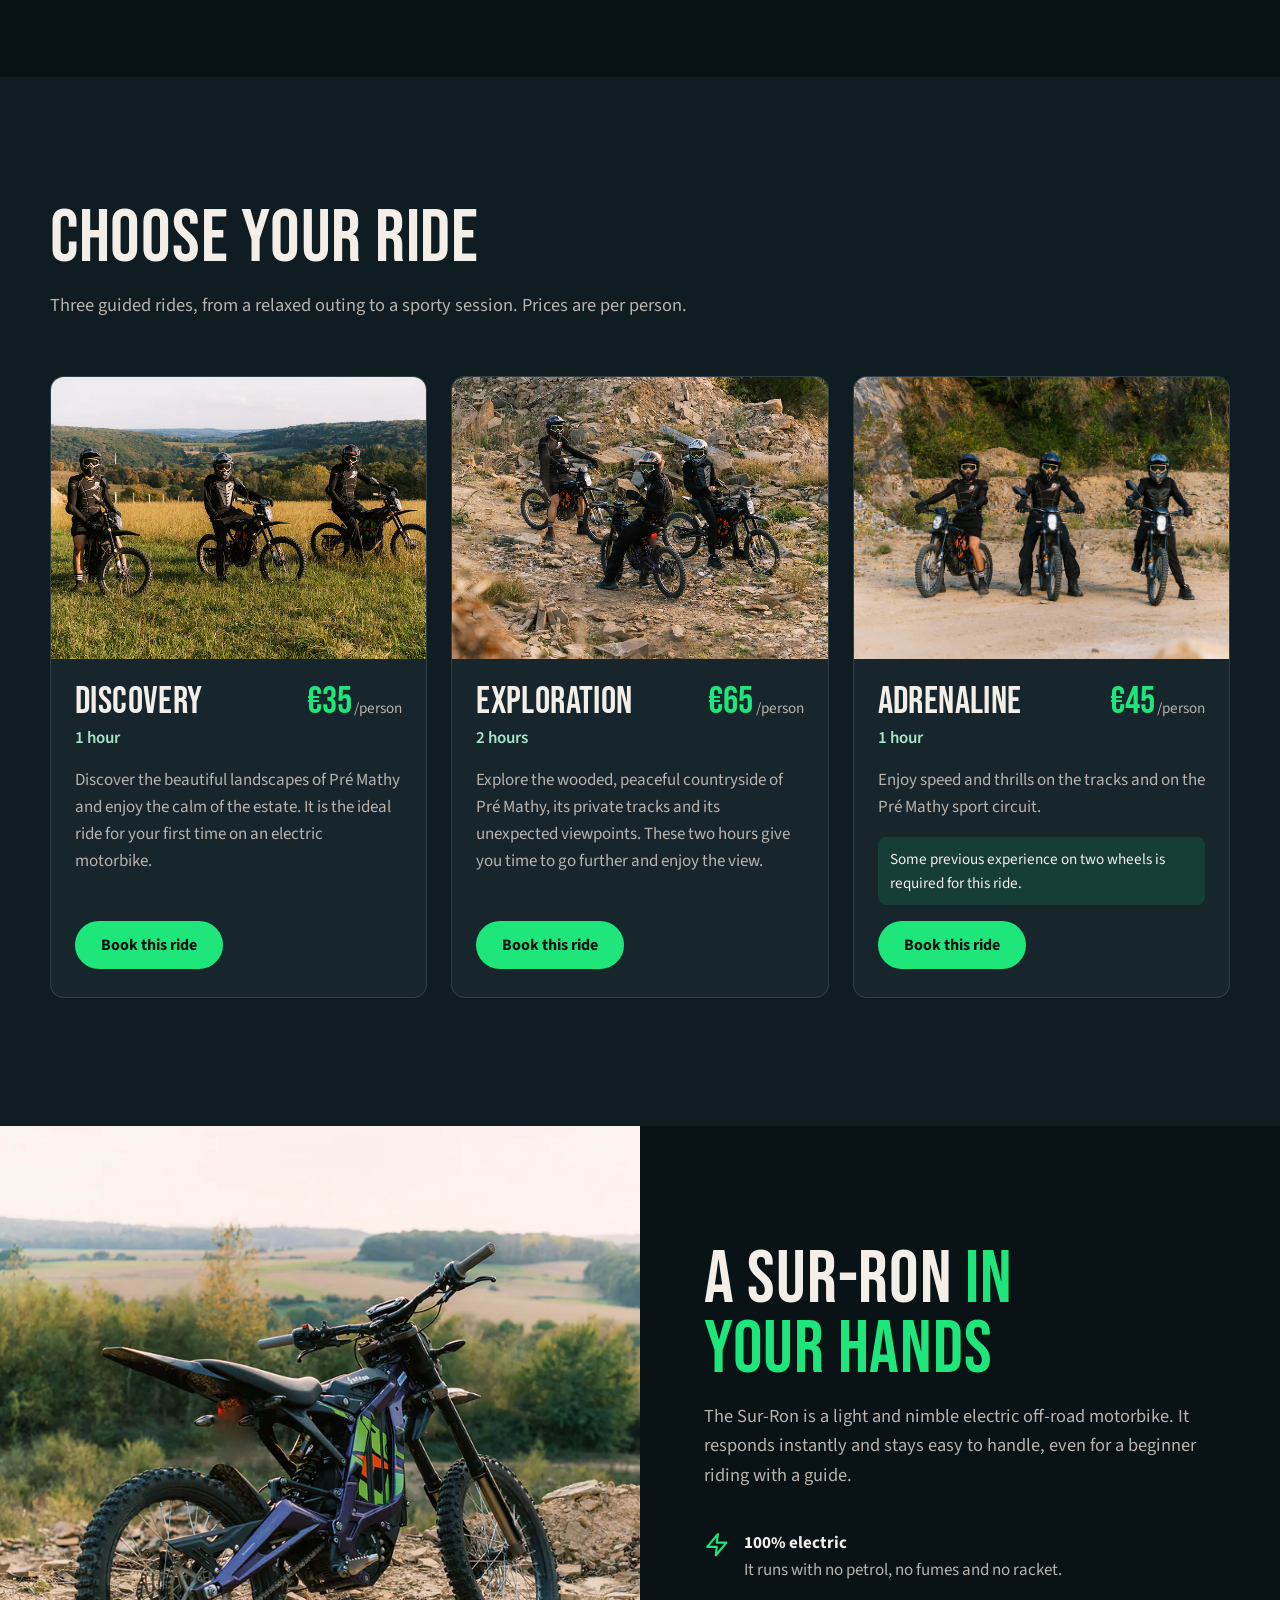
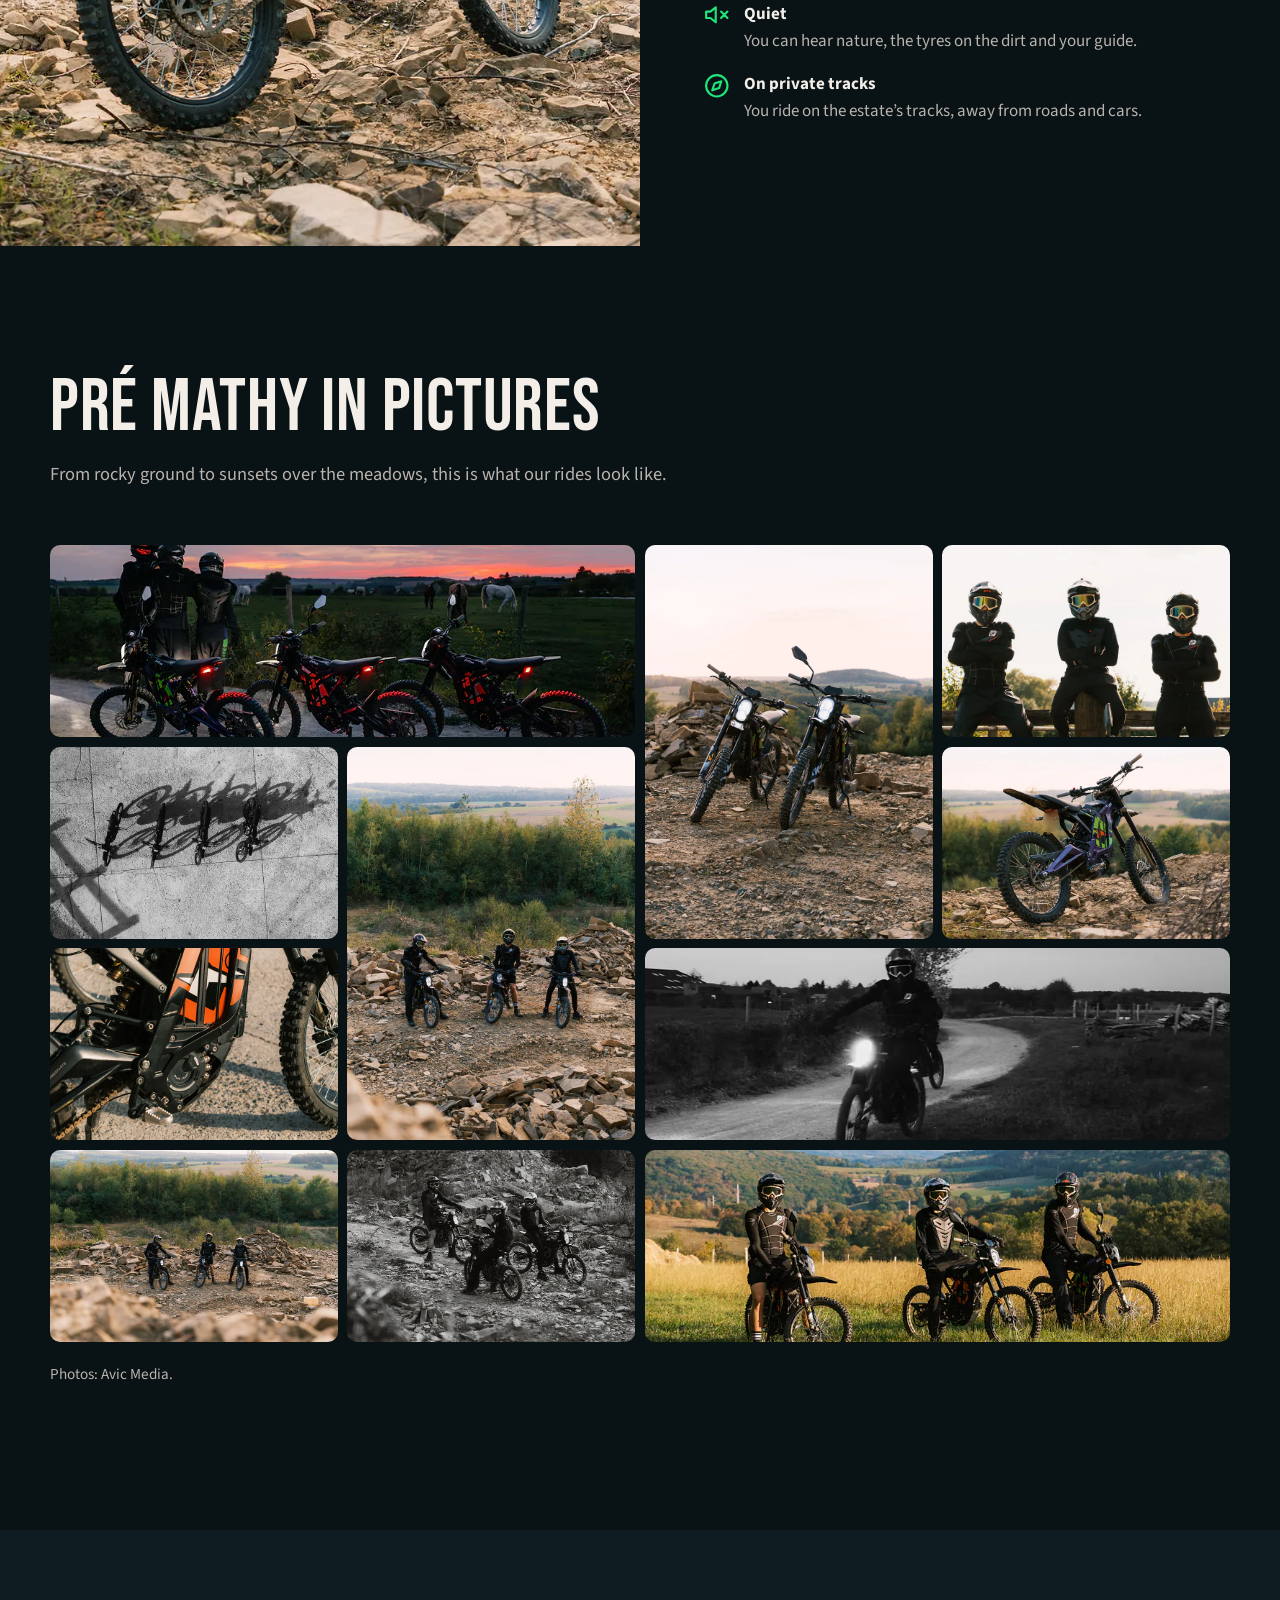
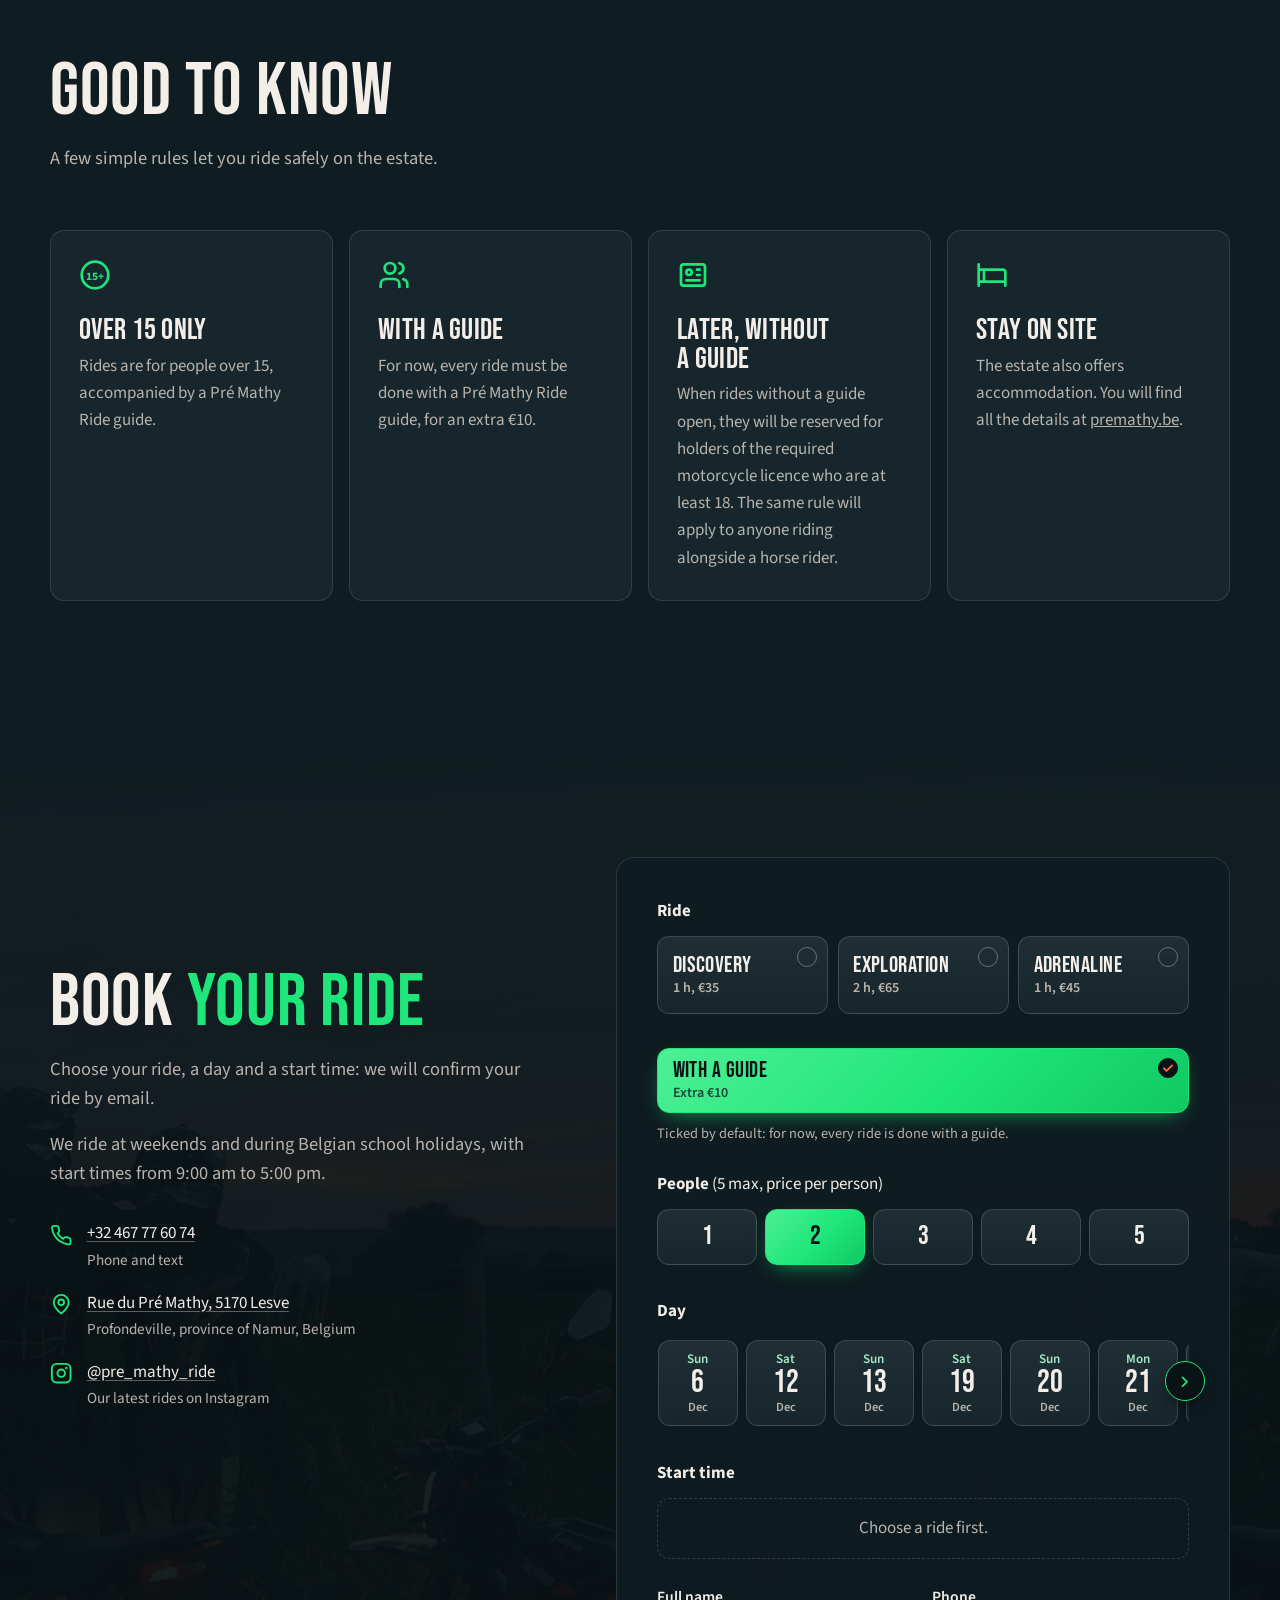
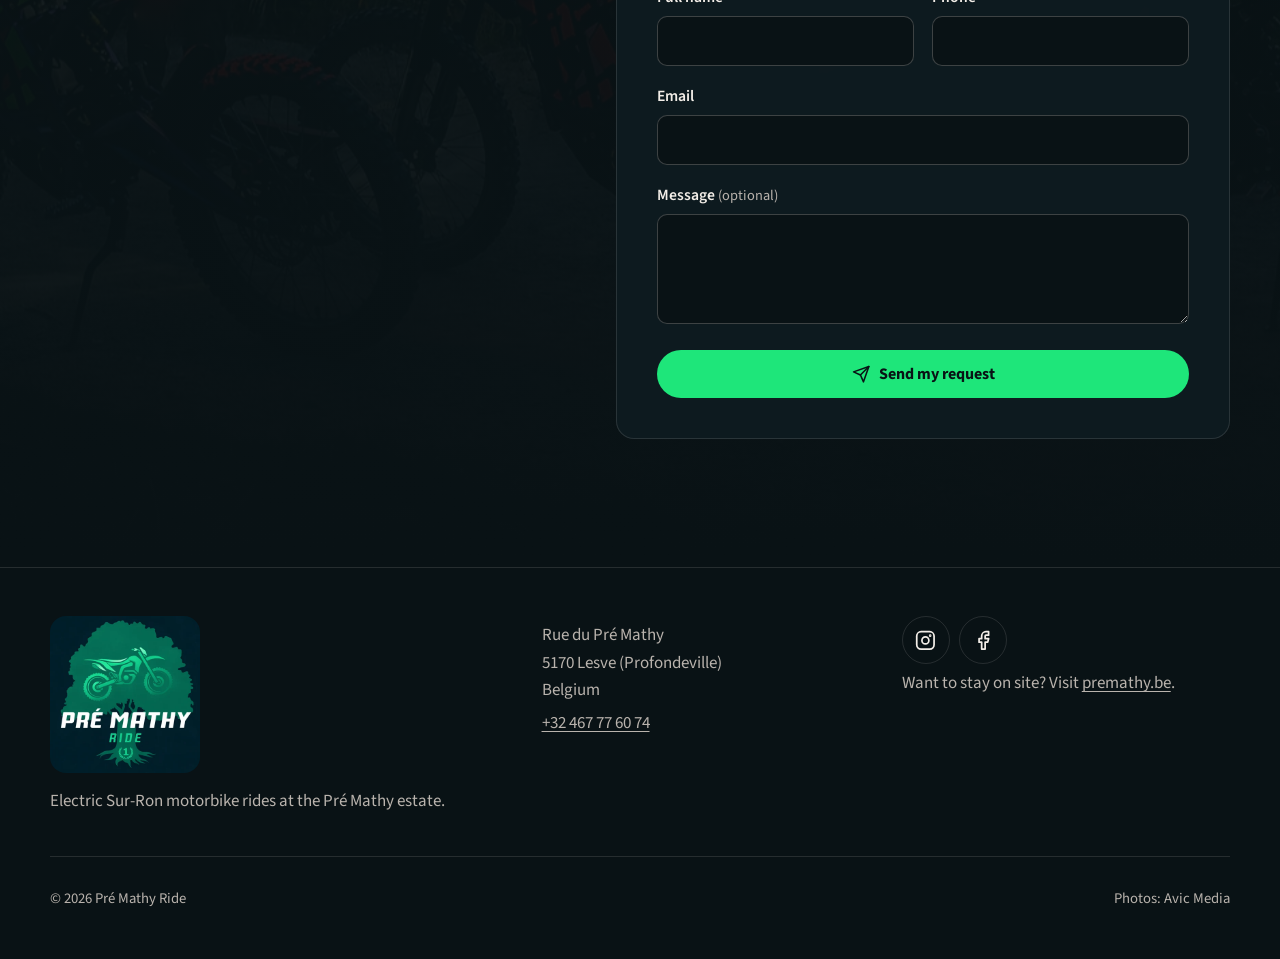
==== commit 28963293: "Supplément guide à 10 €, deux formulations corrigées Co-Authored-By: Claude Opus 5.5 <noreply@anthro" ====
--- a/en/index.html
+++ b/en/index.html
@@ -204,12 +204,12 @@
           <div class="info reveal reveal-delay-1">
             <svg viewBox="0 0 24 24" fill="none" stroke="currentColor" stroke-width="2" stroke-linecap="round" stroke-linejoin="round" aria-hidden="true"><path d="M16 21v-2a4 4 0 0 0-4-4H6a4 4 0 0 0-4 4v2"/><circle cx="9" cy="7" r="4"/><path d="M22 21v-2a4 4 0 0 0-3-3.87M16 3.13a4 4 0 0 1 0 7.75"/></svg>
             <h3>With a guide</h3>
-            <p>For now, every ride must be done with a Pré Mathy Ride guide, at an extra €15.</p>
+            <p>For now, every ride must be done with a Pré Mathy Ride guide, for an extra €10.</p>
           </div>
           <div class="info reveal reveal-delay-2">
             <svg viewBox="0 0 24 24" fill="none" stroke="currentColor" stroke-width="2" stroke-linecap="round" stroke-linejoin="round" aria-hidden="true"><rect x="3" y="4" width="18" height="16" rx="2"/><circle cx="9" cy="10" r="2"/><path d="M15 8h2M15 12h2M7 16h10"/></svg>
             <h3>Later, without a guide</h3>
-            <p>When rides without a guide open, they will be reserved for holders of the required motorcycle licence who are at least 18. The same will apply to riding alongside someone on horseback.</p>
+            <p>When rides without a guide open, they will be reserved for holders of the required motorcycle licence who are at least 18. The same rule will apply to anyone riding alongside a horse rider.</p>
           </div>
           <div class="info reveal">
             <svg viewBox="0 0 24 24" fill="none" stroke="currentColor" stroke-width="2" stroke-linecap="round" stroke-linejoin="round" aria-hidden="true"><path d="M2 4v16M2 8h18a2 2 0 0 1 2 2v10M2 17h20M6 8v9"/></svg>
@@ -263,7 +263,7 @@
               <button type="button" class="tile guide-tile" id="guide-tile" aria-pressed="true" aria-disabled="true" aria-describedby="guide-note">
                 <span class="tick" aria-hidden="true"></span>
                 <span class="tile-main">With a guide</span>
-                <span class="tile-sub">Extra €15</span>
+                <span class="tile-sub">Extra €10</span>
               </button>
               <p class="guide-note" id="guide-note">Ticked by default: for now, every ride is done with a guide.</p>
             </div>
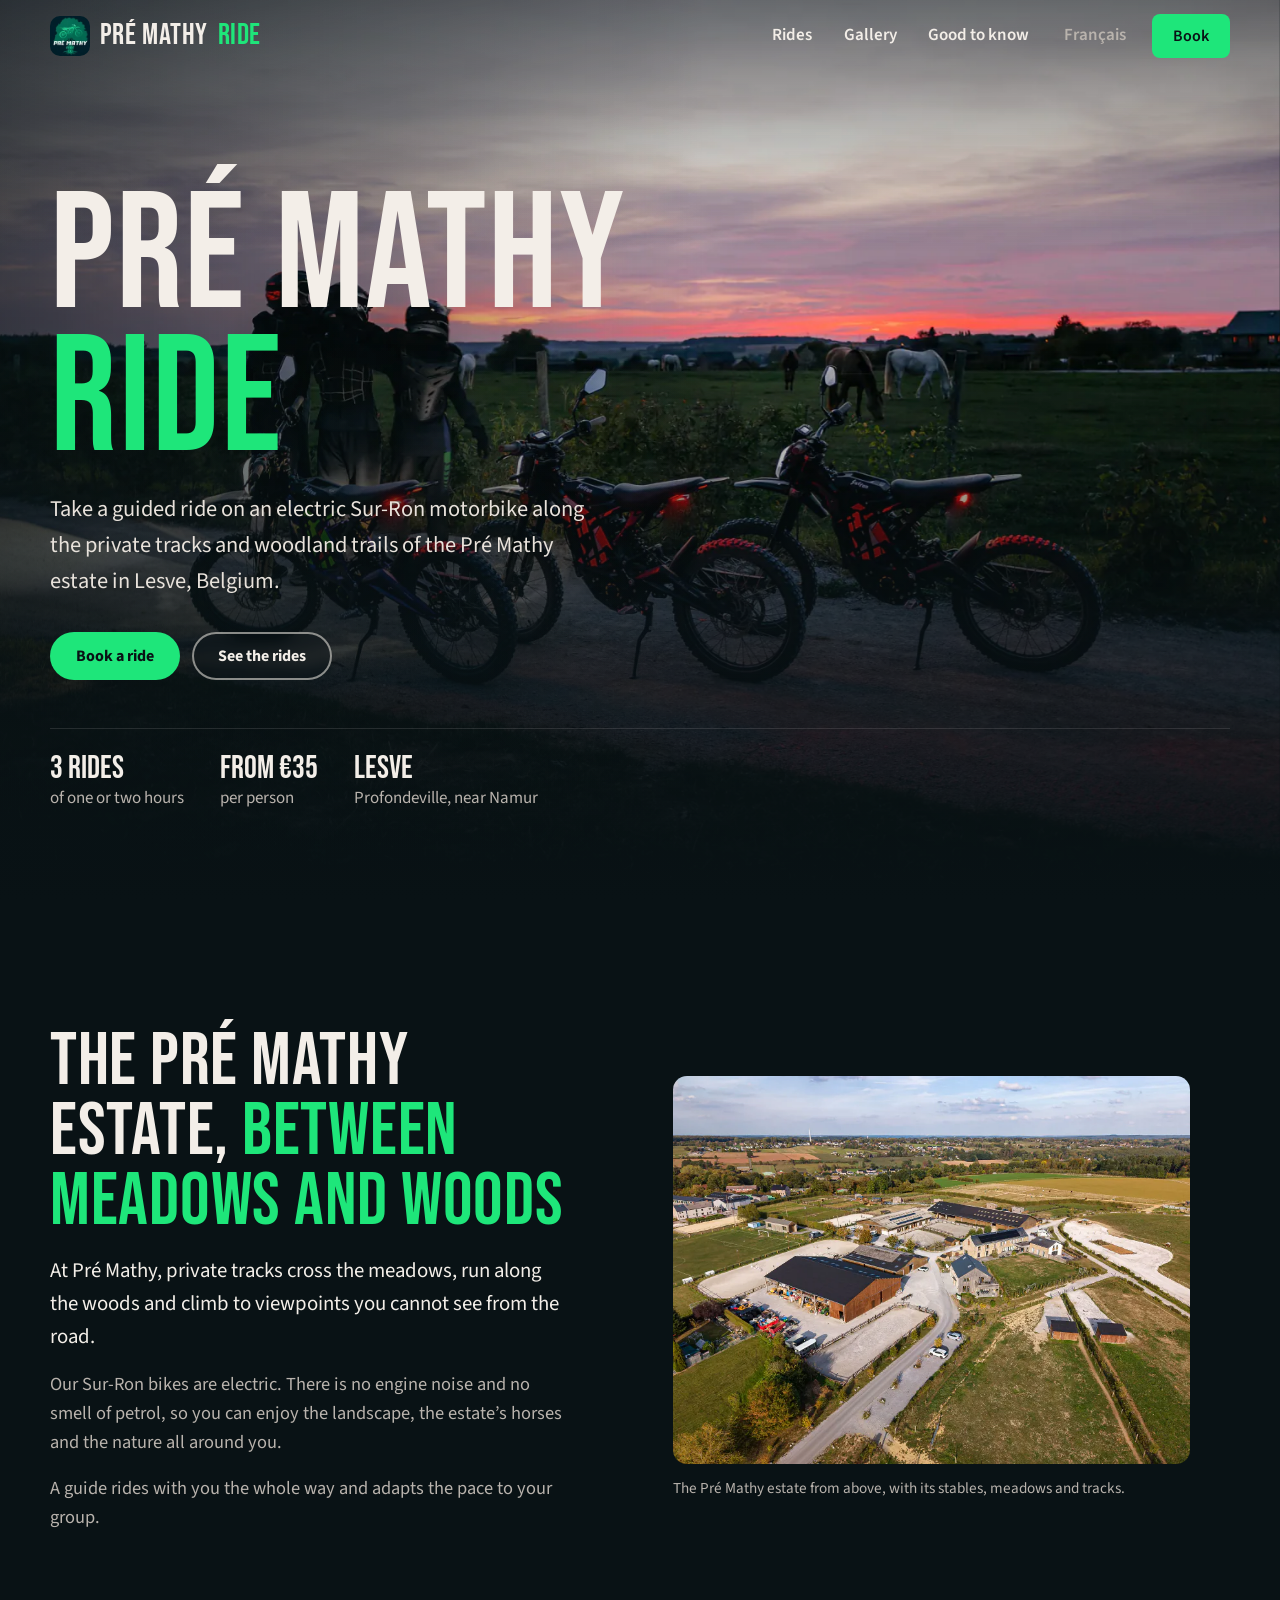
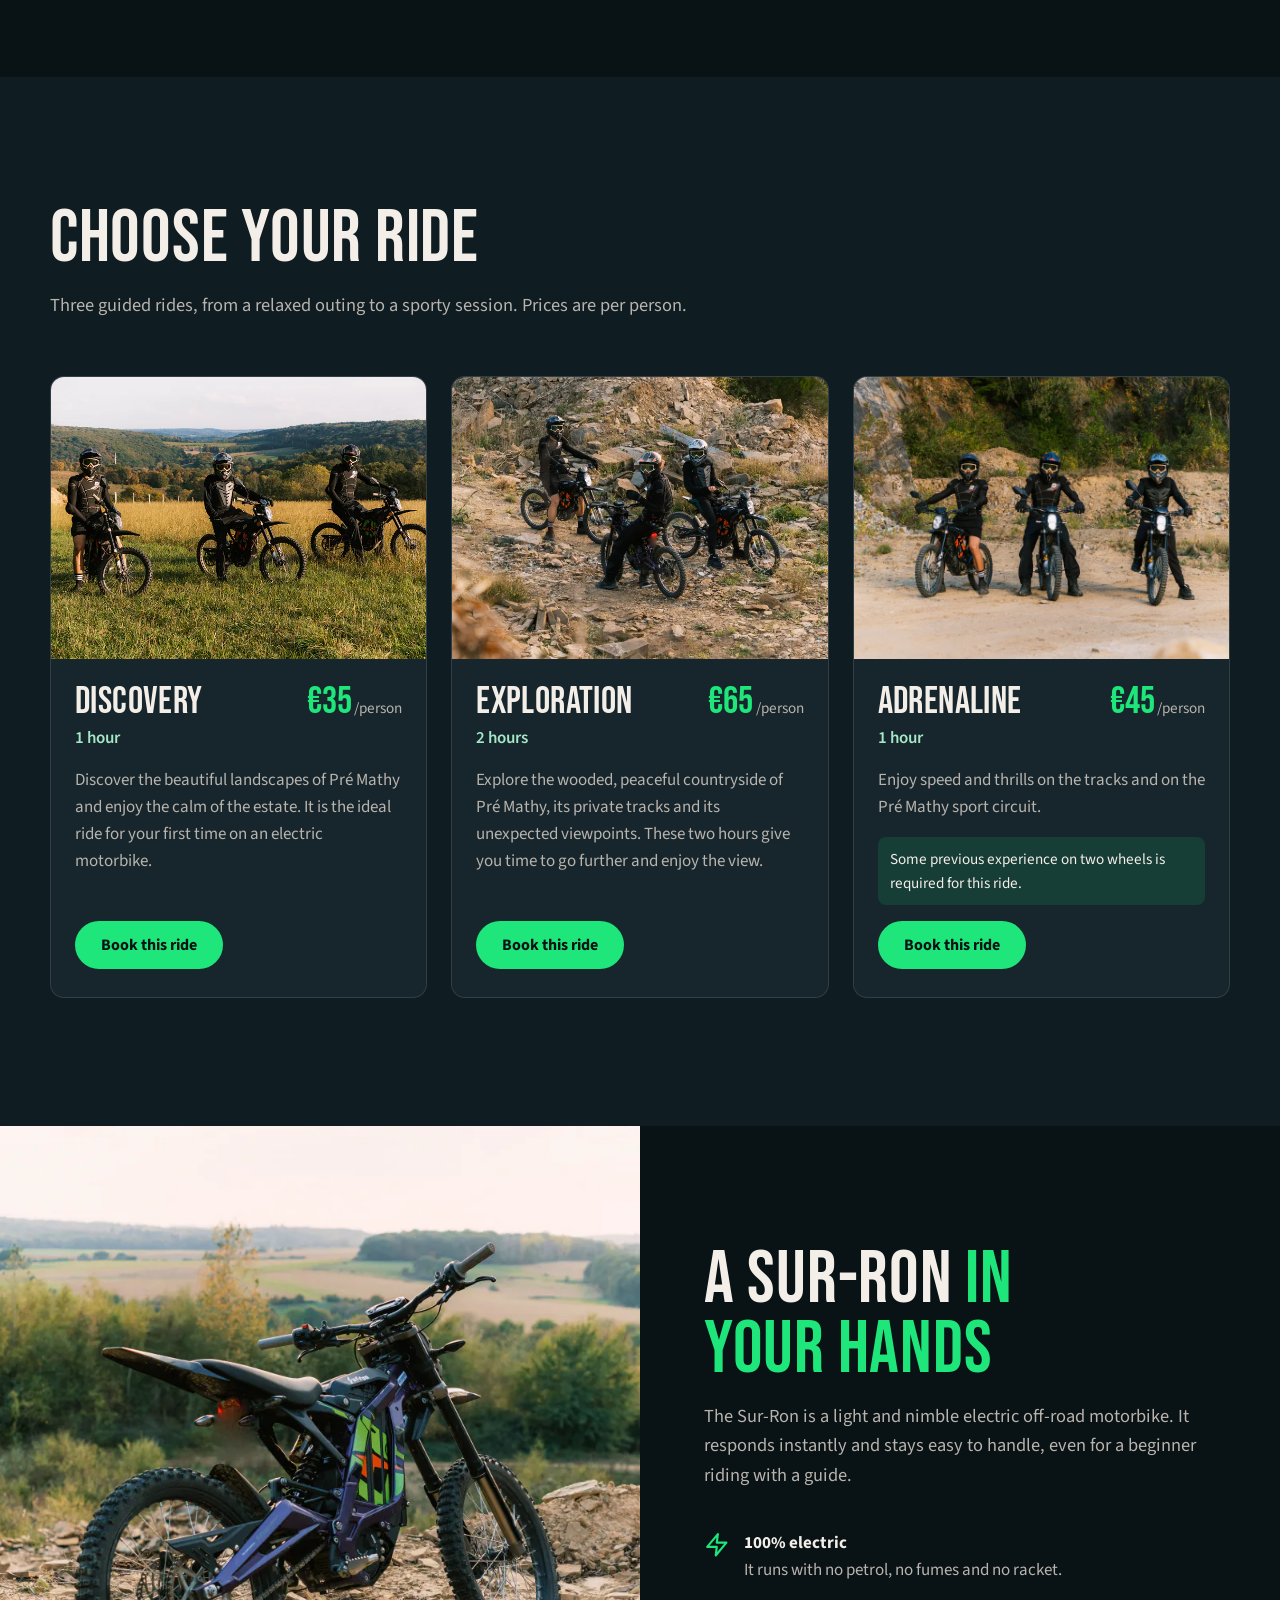
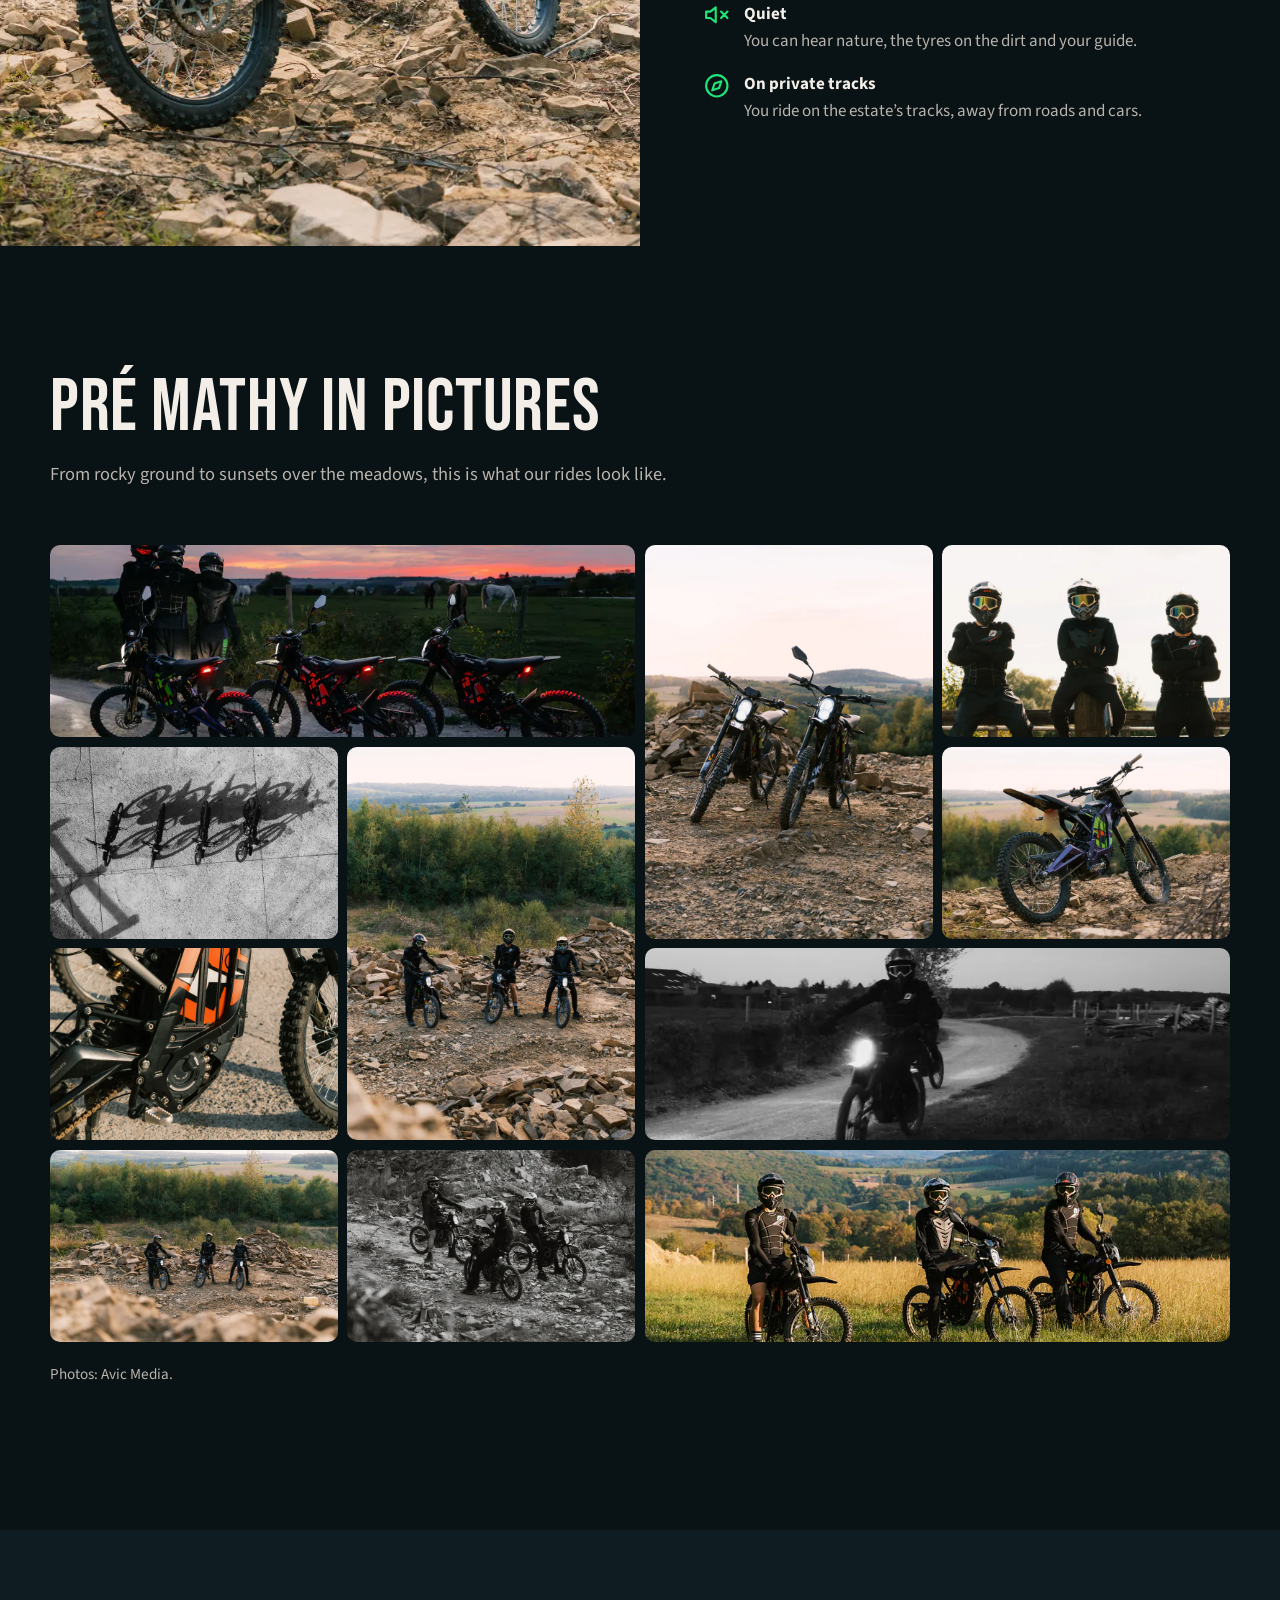
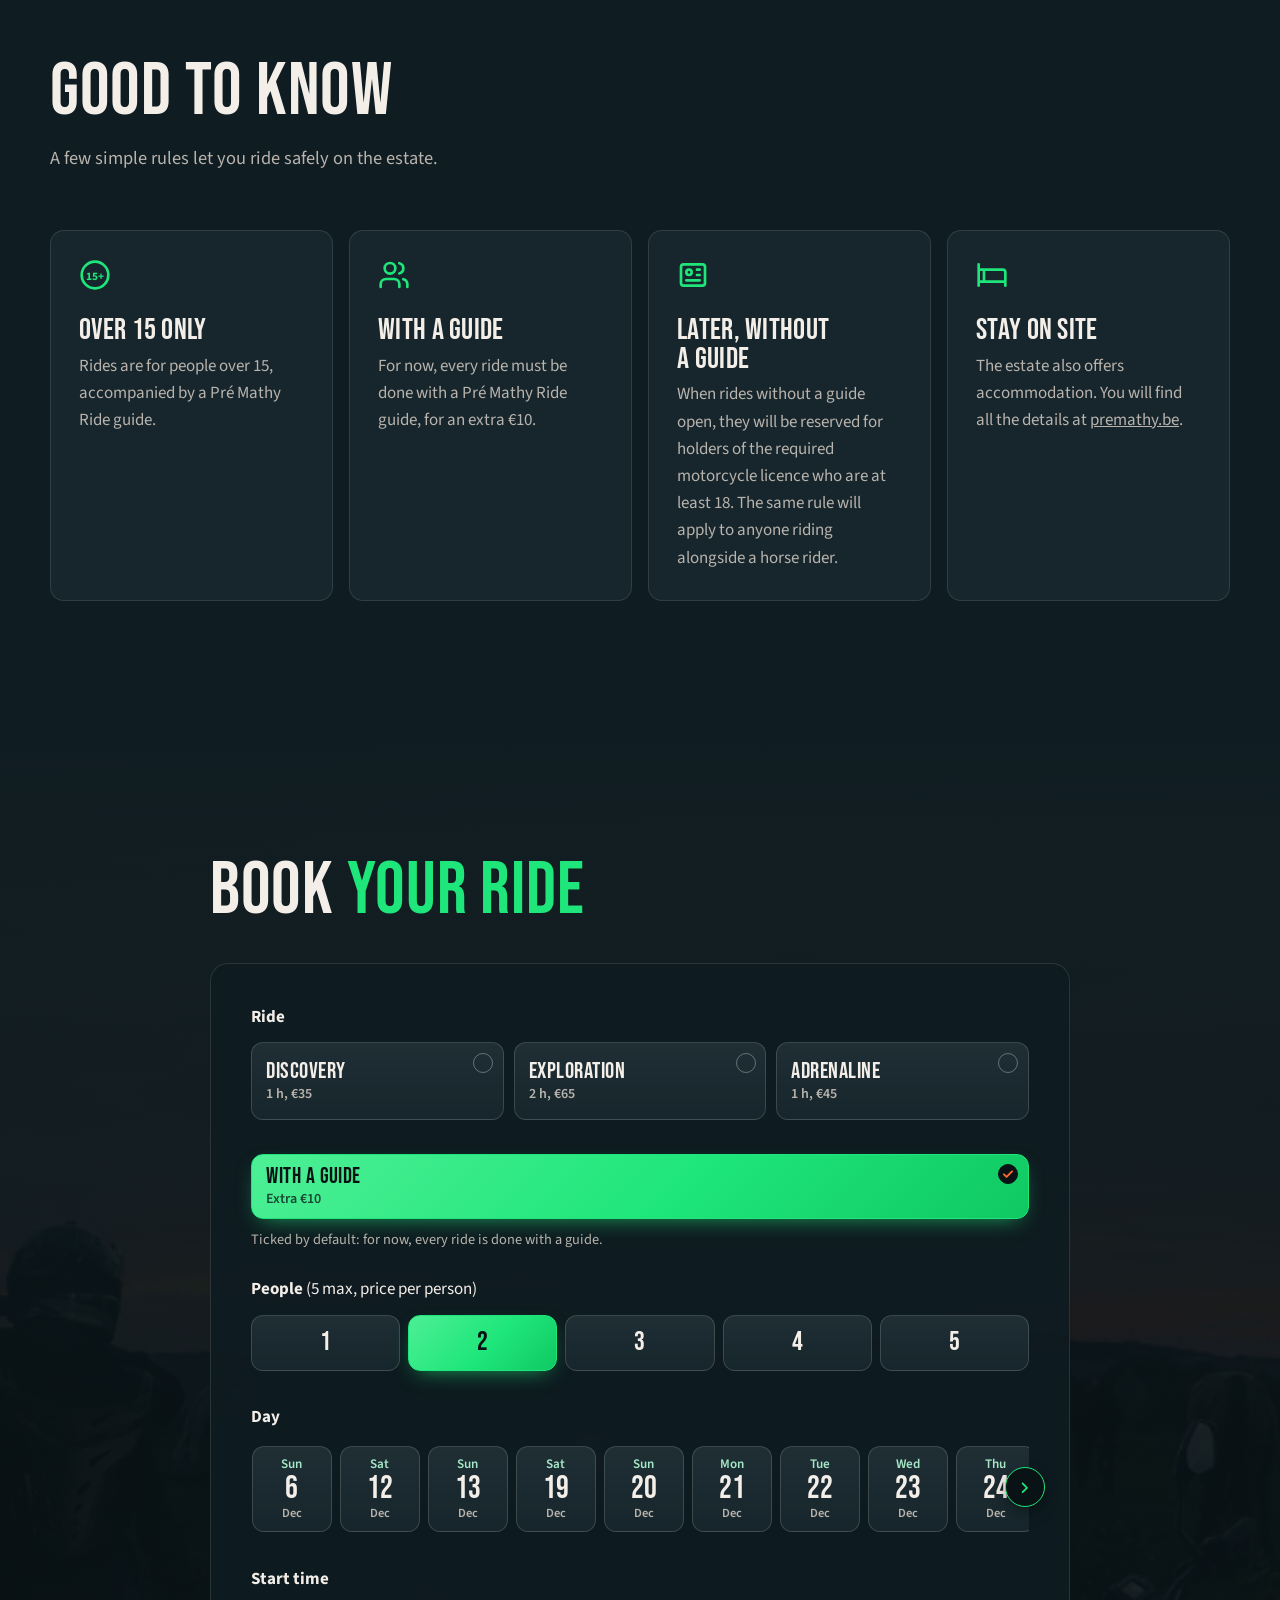
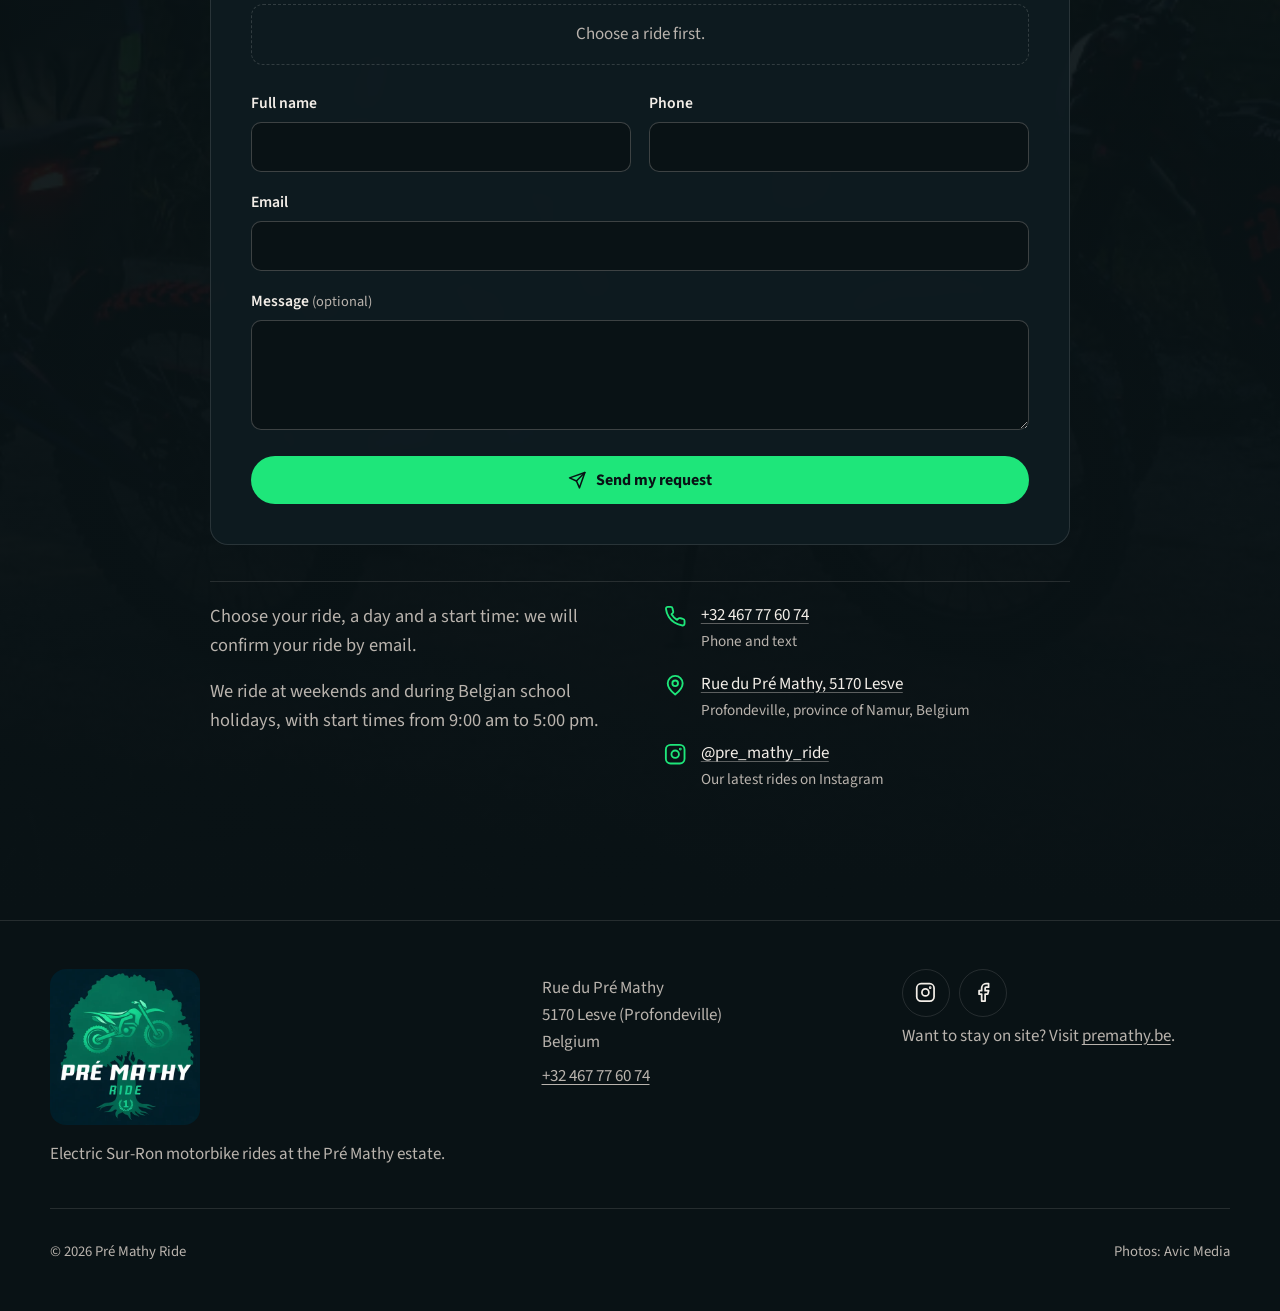
==== commit 51c39c38: "Réservation : titre puis formules, infos dessous ; photos allégées, taille 1200, préchargement du he" ====
--- a/en/index.html
+++ b/en/index.html
@@ -20,6 +20,8 @@
   <link rel="apple-touch-icon" href="/apple-touch-icon.png">
   <link rel="preload" href="/fonts/bebas-neue.woff2" as="font" type="font/woff2" crossorigin>
   <link rel="preload" href="/fonts/source-sans-3.woff2" as="font" type="font/woff2" crossorigin>
+  <link rel="preload" as="image" type="image/webp" media="(orientation: portrait)" imagesrcset="/img/pmr-45-800.webp 800w, /img/pmr-45-1200.webp 1200w, /img/pmr-45-1600.webp 1600w, /img/pmr-45-2400.webp 2400w" imagesizes="100vw" fetchpriority="high">
+  <link rel="preload" as="image" type="image/webp" media="(orientation: landscape)" imagesrcset="/img/pmr-48-800.webp 800w, /img/pmr-48-1200.webp 1200w, /img/pmr-48-1600.webp 1600w, /img/pmr-48-2400.webp 2400w" imagesizes="100vw" fetchpriority="high">
   <link rel="stylesheet" href="/styles.css">
   <script type="application/ld+json">
   {
@@ -64,8 +66,8 @@
   <main id="contenu">
     <section class="hero" id="top">
       <picture>
-        <source media="(orientation: portrait)" srcset="/img/pmr-45-800.webp 800w, /img/pmr-45-1600.webp 1600w, /img/pmr-45-2400.webp 2400w" sizes="100vw">
-        <img src="/img/pmr-48-1600.webp" srcset="/img/pmr-48-800.webp 800w, /img/pmr-48-1600.webp 1600w, /img/pmr-48-2400.webp 2400w" sizes="100vw" width="1600" height="1067" alt="Three electric Sur-Ron bikes with their lights on, on a Pré Mathy track at sunset, with their riders and horses in the meadow" fetchpriority="high">
+        <source media="(orientation: portrait)" srcset="/img/pmr-45-800.webp 800w, /img/pmr-45-1200.webp 1200w, /img/pmr-45-1600.webp 1600w, /img/pmr-45-2400.webp 2400w" sizes="100vw">
+        <img src="/img/pmr-48-1600.webp" srcset="/img/pmr-48-800.webp 800w, /img/pmr-48-1200.webp 1200w, /img/pmr-48-1600.webp 1600w, /img/pmr-48-2400.webp 2400w" sizes="100vw" width="1600" height="1067" alt="Three electric Sur-Ron bikes with their lights on, on a Pré Mathy track at sunset, with their riders and horses in the meadow" fetchpriority="high">
       </picture>
       <div class="wrap hero-content">
         <h1>Pré Mathy <span>Ride</span></h1>
@@ -91,7 +93,7 @@
           <p>A guide rides with you the whole way and adapts the pace to your group.</p>
         </div>
         <figure class="domain-photo reveal reveal-delay-1">
-          <img src="/img/pmr-19-1600.webp" srcset="/img/pmr-19-800.webp 800w, /img/pmr-19-1600.webp 1600w, /img/pmr-19-2400.webp 2400w" sizes="(min-width: 900px) 600px, 100vw" width="1600" height="1200" loading="lazy" alt="Aerial view of the Pré Mathy estate with its stables, meadows and dirt tracks">
+          <img src="/img/pmr-19-1600.webp" srcset="/img/pmr-19-800.webp 800w, /img/pmr-19-1200.webp 1200w, /img/pmr-19-1600.webp 1600w, /img/pmr-19-2400.webp 2400w" sizes="(min-width: 900px) 600px, 100vw" width="1600" height="1200" loading="lazy" alt="Aerial view of the Pré Mathy estate with its stables, meadows and dirt tracks">
           <figcaption>The Pré Mathy estate from above, with its stables, meadows and tracks.</figcaption>
         </figure>
       </div>
@@ -106,7 +108,7 @@
         <div class="ride-grid">
           <article class="ride reveal">
             <div class="ride-photo">
-              <img src="/img/pmr-21-800.webp" srcset="/img/pmr-21-800.webp 800w, /img/pmr-21-1600.webp 1600w, /img/pmr-21-2400.webp 2400w" sizes="(min-width: 900px) 380px, 100vw" width="800" height="533" loading="lazy" alt="Three riders on Sur-Ron bikes in a golden field, with the valley and woods behind them">
+              <img src="/img/pmr-21-800.webp" srcset="/img/pmr-21-800.webp 800w, /img/pmr-21-1200.webp 1200w, /img/pmr-21-1600.webp 1600w, /img/pmr-21-2400.webp 2400w" sizes="(min-width: 900px) 380px, 100vw" width="800" height="533" loading="lazy" alt="Three riders on Sur-Ron bikes in a golden field, with the valley and woods behind them">
             </div>
             <div class="ride-body">
               <div class="ride-meta"><h3>Discovery</h3><p class="ride-price">€35<small>/person</small></p></div>
@@ -117,7 +119,7 @@
           </article>
           <article class="ride reveal reveal-delay-1">
             <div class="ride-photo">
-              <img src="/img/pmr-36-800.webp" srcset="/img/pmr-36-800.webp 800w, /img/pmr-36-1600.webp 1600w, /img/pmr-36-2400.webp 2400w" sizes="(min-width: 900px) 380px, 100vw" width="800" height="533" loading="lazy" alt="Riders on Sur-Ron bikes on a stony trail lined with greenery">
+              <img src="/img/pmr-36-800.webp" srcset="/img/pmr-36-800.webp 800w, /img/pmr-36-1200.webp 1200w, /img/pmr-36-1600.webp 1600w, /img/pmr-36-2400.webp 2400w" sizes="(min-width: 900px) 380px, 100vw" width="800" height="533" loading="lazy" alt="Riders on Sur-Ron bikes on a stony trail lined with greenery">
             </div>
             <div class="ride-body">
               <div class="ride-meta"><h3>Exploration</h3><p class="ride-price">€65<small>/person</small></p></div>
@@ -128,7 +130,7 @@
           </article>
           <article class="ride reveal reveal-delay-2">
             <div class="ride-photo">
-              <img src="/img/pmr-26-800.webp" srcset="/img/pmr-26-800.webp 800w, /img/pmr-26-1600.webp 1600w, /img/pmr-26-2400.webp 2400w" sizes="(min-width: 900px) 380px, 100vw" width="800" height="1200" loading="lazy" alt="Three helmeted riders on their Sur-Ron bikes, in front of a rock face">
+              <img src="/img/pmr-26-800.webp" srcset="/img/pmr-26-800.webp 800w, /img/pmr-26-1200.webp 1200w, /img/pmr-26-1600.webp 1600w, /img/pmr-26-2400.webp 2400w" sizes="(min-width: 900px) 380px, 100vw" width="800" height="1200" loading="lazy" alt="Three helmeted riders on their Sur-Ron bikes, in front of a rock face">
             </div>
             <div class="ride-body">
               <div class="ride-meta"><h3>Adrenaline</h3><p class="ride-price">€45<small>/person</small></p></div>
@@ -144,7 +146,7 @@
 
     <section class="machine" aria-labelledby="machine-titre">
       <div class="machine-photo">
-        <img src="/img/pmr-34-1600.webp" srcset="/img/pmr-34-800.webp 800w, /img/pmr-34-1600.webp 1600w, /img/pmr-34-2400.webp 2400w" sizes="(min-width: 900px) 50vw, 100vw" width="1600" height="2400" loading="lazy" alt="An electric Sur-Ron standing on rocks, facing the countryside">
+        <img src="/img/pmr-34-1600.webp" srcset="/img/pmr-34-800.webp 800w, /img/pmr-34-1200.webp 1200w, /img/pmr-34-1600.webp 1600w, /img/pmr-34-2400.webp 2400w" sizes="(min-width: 900px) 50vw, 100vw" width="1600" height="2400" loading="lazy" alt="An electric Sur-Ron standing on rocks, facing the countryside">
       </div>
       <div class="machine-text reveal">
         <h2 id="machine-titre">A Sur-Ron <span class="accent">in your hands</span></h2>
@@ -221,10 +223,106 @@
     </section>
 
     <section class="section booking" id="reserver" aria-labelledby="reserver-titre">
-      <div class="booking-bg" aria-hidden="true"><img src="/img/pmr-49-1600.webp" srcset="/img/pmr-49-800.webp 800w, /img/pmr-49-1600.webp 1600w, /img/pmr-49-2400.webp 2400w" sizes="100vw" width="1600" height="1067" loading="lazy" alt=""></div>
+      <div class="booking-bg" aria-hidden="true"><img src="/img/pmr-49-1200.webp" srcset="/img/pmr-49-800.webp 800w, /img/pmr-49-1200.webp 1200w" sizes="100vw" width="1600" height="1067" loading="lazy" alt=""></div>
       <div class="wrap booking-grid">
+        <div class="booking-head">
+          <h2 id="reserver-titre">Book <span class="accent">your ride</span></h2>
+        </div>
+        <form class="form reveal" id="booking-form" novalidate>
+          <div class="form-main" id="form-main">
+            <input type="hidden" id="ride" name="ride">
+            <input type="hidden" id="people" name="people" value="2">
+
+            <div class="pick">
+              <p class="pick-label" id="lbl-ride">Ride</p>
+              <div class="ride-picks" id="ride-picks" role="group" aria-labelledby="lbl-ride">
+                <button type="button" class="tile ride-tile" data-value="decouverte" aria-pressed="false"><span class="tick" aria-hidden="true"></span><span class="tile-main">Discovery</span><span class="tile-sub">1 h, €35</span></button>
+                <button type="button" class="tile ride-tile" data-value="exploration" aria-pressed="false"><span class="tick" aria-hidden="true"></span><span class="tile-main">Exploration</span><span class="tile-sub">2 h, €65</span></button>
+                <button type="button" class="tile ride-tile" data-value="adrenaline" aria-pressed="false"><span class="tick" aria-hidden="true"></span><span class="tile-main">Adrenaline</span><span class="tile-sub">1 h, €45</span></button>
+              </div>
+              <p class="error" id="ride-error"></p>
+            </div>
+
+            <div class="pick">
+              <input type="hidden" id="guide" name="guide" value="1">
+              <button type="button" class="tile guide-tile" id="guide-tile" aria-pressed="true" aria-disabled="true" aria-describedby="guide-note">
+                <span class="tick" aria-hidden="true"></span>
+                <span class="tile-main">With a guide</span>
+                <span class="tile-sub">Extra €10</span>
+              </button>
+              <p class="guide-note" id="guide-note">Ticked by default: for now, every ride is done with a guide.</p>
+            </div>
+
+            <div class="pick">
+              <p class="pick-label" id="lbl-people">People <span class="hint">(5 max, price per person)</span></p>
+              <div class="people-picks" id="people-picks" role="group" aria-labelledby="lbl-people">
+                <button type="button" class="tile num-tile" data-value="1" aria-pressed="false">1</button>
+                <button type="button" class="tile num-tile" data-value="2" aria-pressed="true">2</button>
+                <button type="button" class="tile num-tile" data-value="3" aria-pressed="false">3</button>
+                <button type="button" class="tile num-tile" data-value="4" aria-pressed="false">4</button>
+                <button type="button" class="tile num-tile" data-value="5" aria-pressed="false">5</button>
+              </div>
+              <p class="error" id="people-error"></p>
+            </div>
+
+            <div class="pick" id="planner">
+              <input type="hidden" id="date" name="date">
+              <input type="hidden" id="time" name="time">
+              <p class="pick-label" id="lbl-day">Day</p>
+              <div class="day-strip">
+                <button type="button" class="strip-nav prev" id="days-prev" aria-label="Earlier days"><svg viewBox="0 0 24 24" fill="none" stroke="currentColor" stroke-width="2.4" stroke-linecap="round" stroke-linejoin="round" aria-hidden="true"><path d="m15 18-6-6 6-6"/></svg></button>
+                <div class="day-scroll" id="day-grid" role="group" aria-labelledby="lbl-day"></div>
+                <button type="button" class="strip-nav next" id="days-next" aria-label="Later days"><svg viewBox="0 0 24 24" fill="none" stroke="currentColor" stroke-width="2.4" stroke-linecap="round" stroke-linejoin="round" aria-hidden="true"><path d="m9 18 6-6-6-6"/></svg></button>
+              </div>
+              <p class="pick-label" id="lbl-time">Start time</p>
+              <div class="time-grid" id="time-grid" role="group" aria-labelledby="lbl-time"></div>
+            </div>
+            <p class="planner-status" id="planner-status" aria-live="polite"></p>
+            <p class="error" id="when-error"></p>
+
+            <div class="fields">
+              <div class="field">
+                <label for="name">Full name</label>
+                <input id="name" name="name" type="text" autocomplete="name" required aria-describedby="name-error">
+                <p class="error" id="name-error"></p>
+              </div>
+              <div class="field">
+                <label for="phone">Phone</label>
+                <input id="phone" name="phone" type="tel" autocomplete="tel" inputmode="tel" required aria-describedby="phone-error">
+                <p class="error" id="phone-error"></p>
+              </div>
+              <div class="field full">
+                <label for="email">Email</label>
+                <input id="email" name="email" type="email" autocomplete="email" required aria-describedby="email-error">
+                <p class="error" id="email-error"></p>
+              </div>
+              <div class="field full">
+                <label for="message">Message <span class="hint">(optional)</span></label>
+                <textarea id="message" name="message" rows="3"></textarea>
+              </div>
+              <div class="hp" aria-hidden="true">
+                <label for="website">Leave empty</label>
+                <input id="website" name="website" type="text" tabindex="-1" autocomplete="off">
+              </div>
+            </div>
+            <div class="form-summary" role="alert" id="form-summary"></div>
+            <div class="form-actions">
+              <button class="btn btn-primary" type="submit" id="submit-btn">
+                <svg viewBox="0 0 24 24" fill="none" stroke="currentColor" stroke-width="2" stroke-linecap="round" stroke-linejoin="round" aria-hidden="true"><path d="m22 2-7 20-4-9-9-4z"/><path d="M22 2 11 13"/></svg>
+                <span>Send my request</span>
+              </button>
+            </div>
+          </div>
+          <div class="form-done" id="form-done" hidden tabindex="-1">
+            <svg viewBox="0 0 24 24" fill="none" stroke="currentColor" stroke-width="2" stroke-linecap="round" stroke-linejoin="round" aria-hidden="true"><path d="M22 11.08V12a10 10 0 1 1-5.93-9.14"/><path d="m22 4-10 10.01-3-3"/></svg>
+            <h3>Request sent!</h3>
+            <p id="done-text"></p>
+            <p>We will confirm your ride by email very soon.</p>
+            <button class="btn btn-ghost" type="button" id="new-request">New request</button>
+          </div>
+        </form>
+
         <div class="booking-intro reveal">
-          <h2 id="reserver-titre">Book <span class="accent">your ride</span></h2>
           <p>Choose your ride, a day and a start time: we will confirm your ride by email.</p>
           <p>We ride at weekends and during Belgian school holidays, with start times from 9:00 am to 5:00 pm.</p>
           <ul class="contact-list">
@@ -243,99 +341,6 @@
           </ul>
         </div>
 
-        <form class="form reveal reveal-delay-1" id="booking-form" novalidate>
-          <div class="form-main" id="form-main">
-            <input type="hidden" id="ride" name="ride">
-            <input type="hidden" id="people" name="people" value="2">
-
-            <div class="pick">
-              <p class="pick-label" id="lbl-ride">Ride</p>
-              <div class="ride-picks" id="ride-picks" role="group" aria-labelledby="lbl-ride">
-                <button type="button" class="tile ride-tile" data-value="decouverte" aria-pressed="false"><span class="tick" aria-hidden="true"></span><span class="tile-main">Discovery</span><span class="tile-sub">1 h, €35</span></button>
-                <button type="button" class="tile ride-tile" data-value="exploration" aria-pressed="false"><span class="tick" aria-hidden="true"></span><span class="tile-main">Exploration</span><span class="tile-sub">2 h, €65</span></button>
-                <button type="button" class="tile ride-tile" data-value="adrenaline" aria-pressed="false"><span class="tick" aria-hidden="true"></span><span class="tile-main">Adrenaline</span><span class="tile-sub">1 h, €45</span></button>
-              </div>
-              <p class="error" id="ride-error"></p>
-            </div>
-
-            <div class="pick">
-              <input type="hidden" id="guide" name="guide" value="1">
-              <button type="button" class="tile guide-tile" id="guide-tile" aria-pressed="true" aria-disabled="true" aria-describedby="guide-note">
-                <span class="tick" aria-hidden="true"></span>
-                <span class="tile-main">With a guide</span>
-                <span class="tile-sub">Extra €10</span>
-              </button>
-              <p class="guide-note" id="guide-note">Ticked by default: for now, every ride is done with a guide.</p>
-            </div>
-
-            <div class="pick">
-              <p class="pick-label" id="lbl-people">People <span class="hint">(5 max, price per person)</span></p>
-              <div class="people-picks" id="people-picks" role="group" aria-labelledby="lbl-people">
-                <button type="button" class="tile num-tile" data-value="1" aria-pressed="false">1</button>
-                <button type="button" class="tile num-tile" data-value="2" aria-pressed="true">2</button>
-                <button type="button" class="tile num-tile" data-value="3" aria-pressed="false">3</button>
-                <button type="button" class="tile num-tile" data-value="4" aria-pressed="false">4</button>
-                <button type="button" class="tile num-tile" data-value="5" aria-pressed="false">5</button>
-              </div>
-              <p class="error" id="people-error"></p>
-            </div>
-
-            <div class="pick" id="planner">
-              <input type="hidden" id="date" name="date">
-              <input type="hidden" id="time" name="time">
-              <p class="pick-label" id="lbl-day">Day</p>
-              <div class="day-strip">
-                <button type="button" class="strip-nav prev" id="days-prev" aria-label="Earlier days"><svg viewBox="0 0 24 24" fill="none" stroke="currentColor" stroke-width="2.4" stroke-linecap="round" stroke-linejoin="round" aria-hidden="true"><path d="m15 18-6-6 6-6"/></svg></button>
-                <div class="day-scroll" id="day-grid" role="group" aria-labelledby="lbl-day"></div>
-                <button type="button" class="strip-nav next" id="days-next" aria-label="Later days"><svg viewBox="0 0 24 24" fill="none" stroke="currentColor" stroke-width="2.4" stroke-linecap="round" stroke-linejoin="round" aria-hidden="true"><path d="m9 18 6-6-6-6"/></svg></button>
-              </div>
-              <p class="pick-label" id="lbl-time">Start time</p>
-              <div class="time-grid" id="time-grid" role="group" aria-labelledby="lbl-time"></div>
-            </div>
-            <p class="planner-status" id="planner-status" aria-live="polite"></p>
-            <p class="error" id="when-error"></p>
-
-            <div class="fields">
-              <div class="field">
-                <label for="name">Full name</label>
-                <input id="name" name="name" type="text" autocomplete="name" required aria-describedby="name-error">
-                <p class="error" id="name-error"></p>
-              </div>
-              <div class="field">
-                <label for="phone">Phone</label>
-                <input id="phone" name="phone" type="tel" autocomplete="tel" inputmode="tel" required aria-describedby="phone-error">
-                <p class="error" id="phone-error"></p>
-              </div>
-              <div class="field full">
-                <label for="email">Email</label>
-                <input id="email" name="email" type="email" autocomplete="email" required aria-describedby="email-error">
-                <p class="error" id="email-error"></p>
-              </div>
-              <div class="field full">
-                <label for="message">Message <span class="hint">(optional)</span></label>
-                <textarea id="message" name="message" rows="3"></textarea>
-              </div>
-              <div class="hp" aria-hidden="true">
-                <label for="website">Leave empty</label>
-                <input id="website" name="website" type="text" tabindex="-1" autocomplete="off">
-              </div>
-            </div>
-            <div class="form-summary" role="alert" id="form-summary"></div>
-            <div class="form-actions">
-              <button class="btn btn-primary" type="submit" id="submit-btn">
-                <svg viewBox="0 0 24 24" fill="none" stroke="currentColor" stroke-width="2" stroke-linecap="round" stroke-linejoin="round" aria-hidden="true"><path d="m22 2-7 20-4-9-9-4z"/><path d="M22 2 11 13"/></svg>
-                <span>Send my request</span>
-              </button>
-            </div>
-          </div>
-          <div class="form-done" id="form-done" hidden tabindex="-1">
-            <svg viewBox="0 0 24 24" fill="none" stroke="currentColor" stroke-width="2" stroke-linecap="round" stroke-linejoin="round" aria-hidden="true"><path d="M22 11.08V12a10 10 0 1 1-5.93-9.14"/><path d="m22 4-10 10.01-3-3"/></svg>
-            <h3>Request sent!</h3>
-            <p id="done-text"></p>
-            <p>We will confirm your ride by email very soon.</p>
-            <button class="btn btn-ghost" type="button" id="new-request">New request</button>
-          </div>
-        </form>
       </div>
     </section>
   </main>
--- a/styles.css
+++ b/styles.css
@@ -226,7 +226,10 @@
 .booking-bg { position: absolute; inset: 0; z-index: -1; }
 .booking-bg img { width: 100%; height: 100%; object-fit: cover; opacity: 0.28; }
 .booking-bg::after { content: ""; position: absolute; inset: 0; background: linear-gradient(180deg, var(--night-2) 0%, rgba(9, 18, 21, 0.7) 40%, var(--night) 100%); }
-.booking-grid { display: grid; grid-template-columns: 1fr; gap: clamp(2.5rem, 5vw, 4rem); align-items: start; }
+.booking { scroll-margin-top: calc(0.75rem - clamp(4.5rem, 10vw, 8rem)); }
+.booking-grid { display: grid; grid-template-columns: 1fr; gap: clamp(1.5rem, 3vw, 2.25rem); align-items: start; max-width: 860px; }
+.booking-head h2 { margin: 0; }
+.booking-intro { padding-top: clamp(0.5rem, 2vw, 1.25rem); border-top: 1px solid var(--line); }
 .booking-intro p { color: var(--text-soft); font-size: 1.15rem; }
 .contact-list { list-style: none; padding: 0; margin: 2rem 0 0; display: grid; gap: 1.1rem; }
 .contact-list li { display: flex; gap: 0.9rem; align-items: flex-start; }
@@ -357,8 +360,8 @@
   .machine-text { padding-inline: clamp(2.5rem, 5vw, 5rem); }
   .gallery-grid { grid-template-columns: repeat(4, 1fr); grid-auto-rows: 15vw; }
   .info-grid { grid-template-columns: repeat(4, 1fr); }
-  .booking-grid { grid-template-columns: 0.9fr 1.1fr; }
-  .booking-intro { position: sticky; top: 7rem; }
+  .booking-intro { display: grid; grid-template-columns: 1fr 1fr; column-gap: 3rem; align-items: start; }
+  .booking-intro .contact-list { grid-column: 2; grid-row: 1 / span 3; margin-top: 0; }
   .footer-inner { grid-template-columns: 1.4fr 1fr 1fr; align-items: start; }
   .footer { padding-bottom: 3rem; }
   .mobile-bar { display: none; }
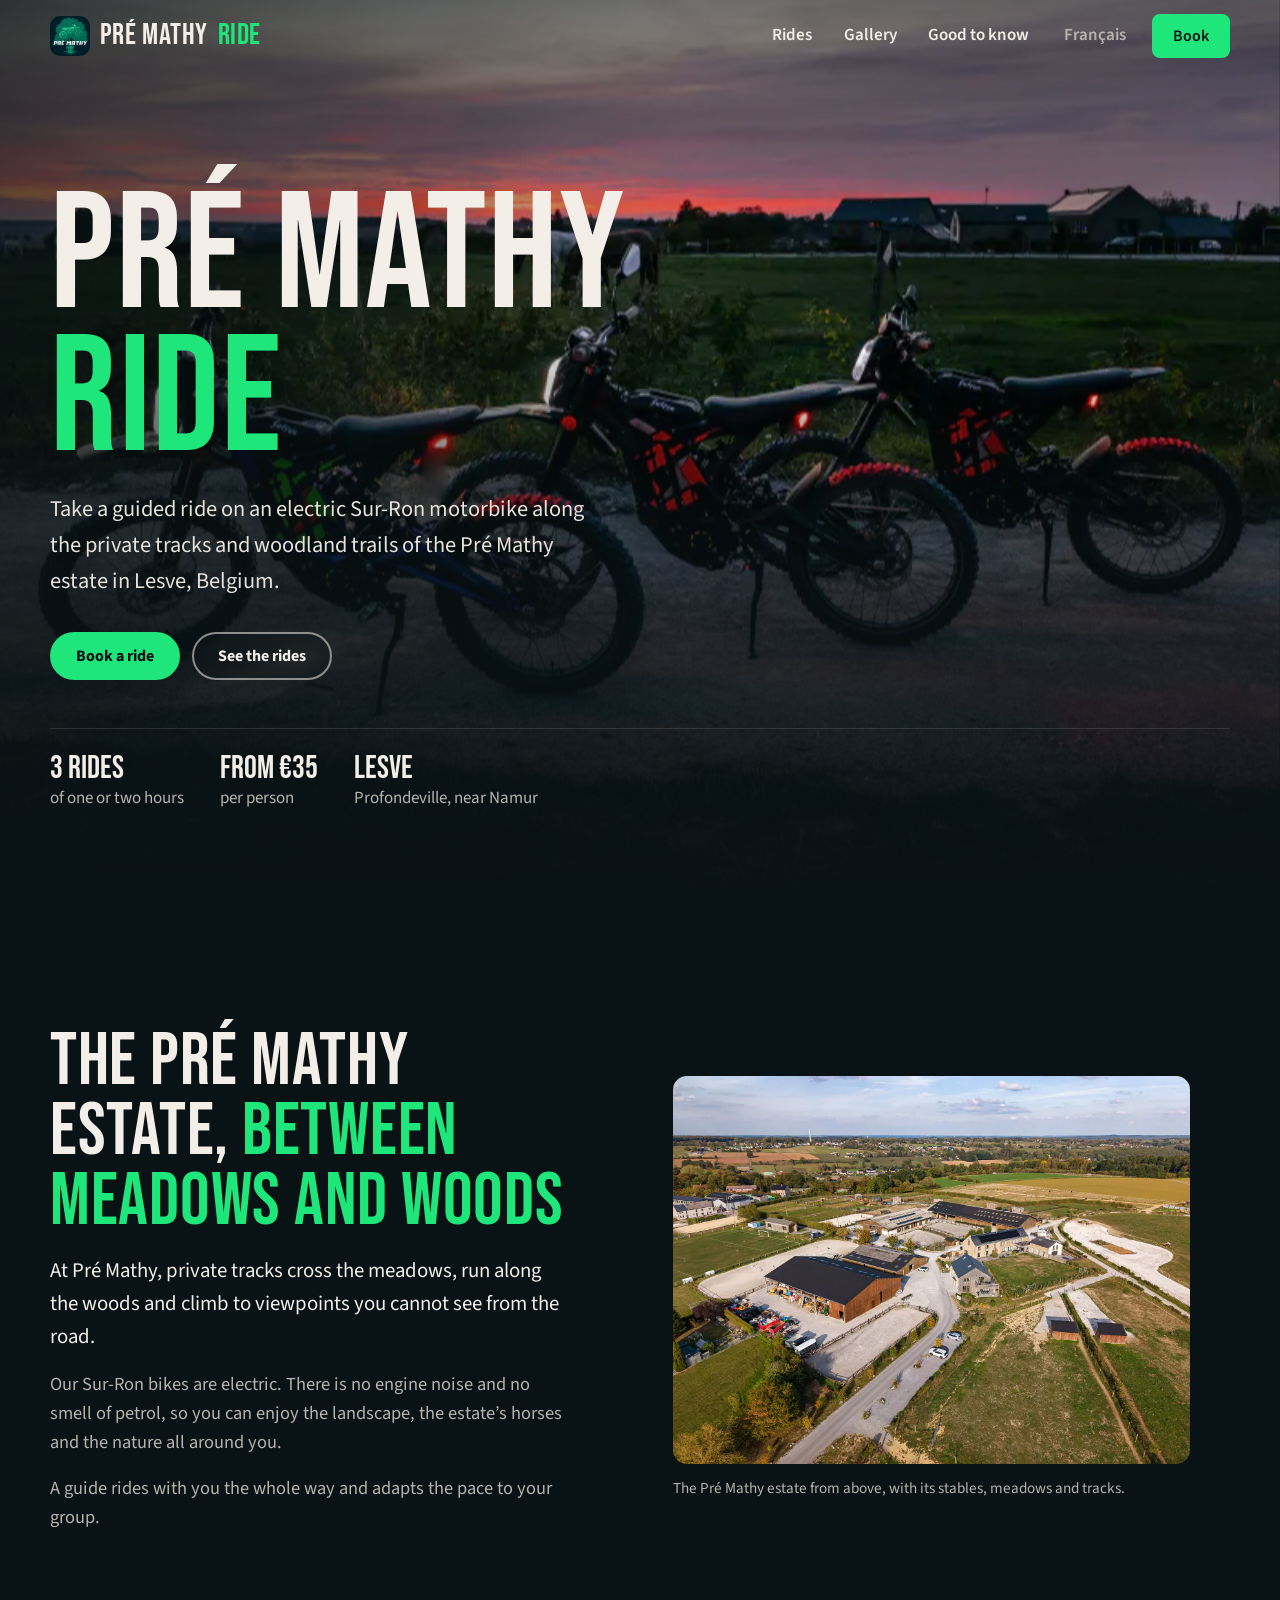
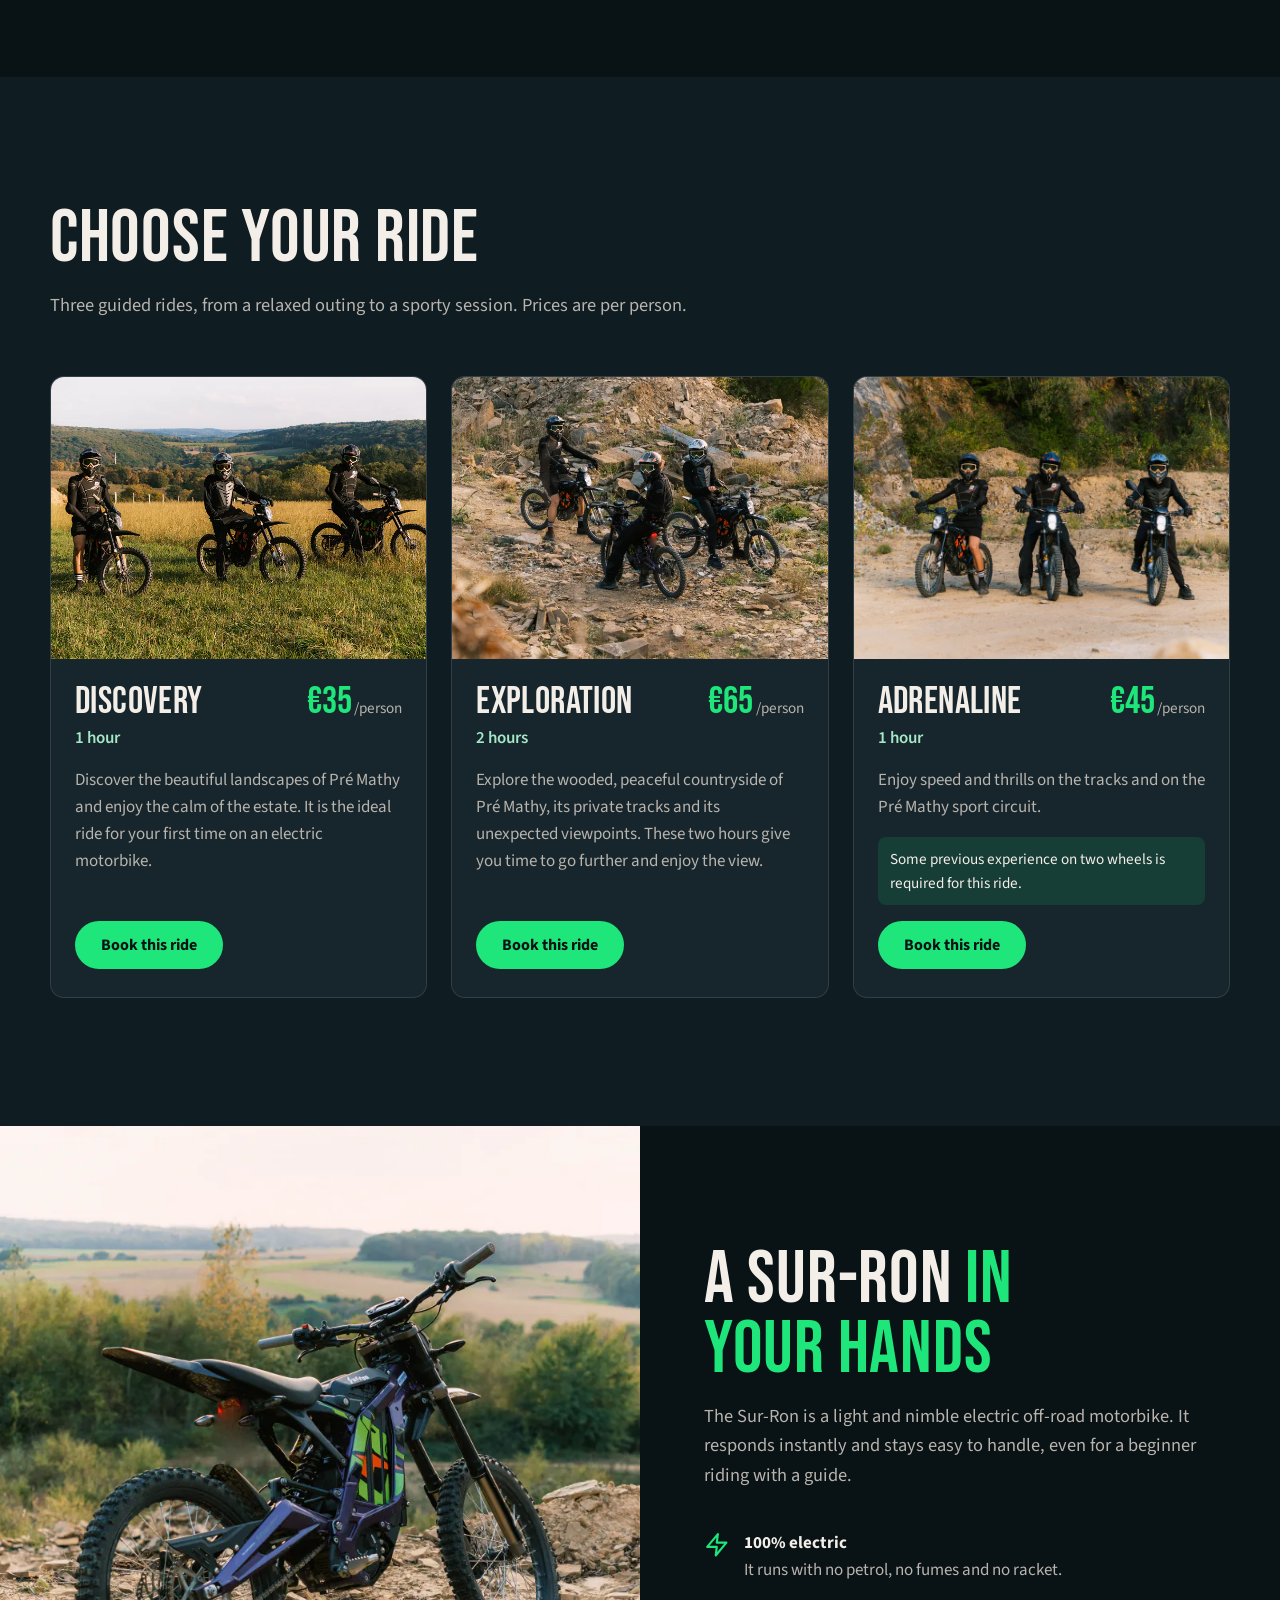
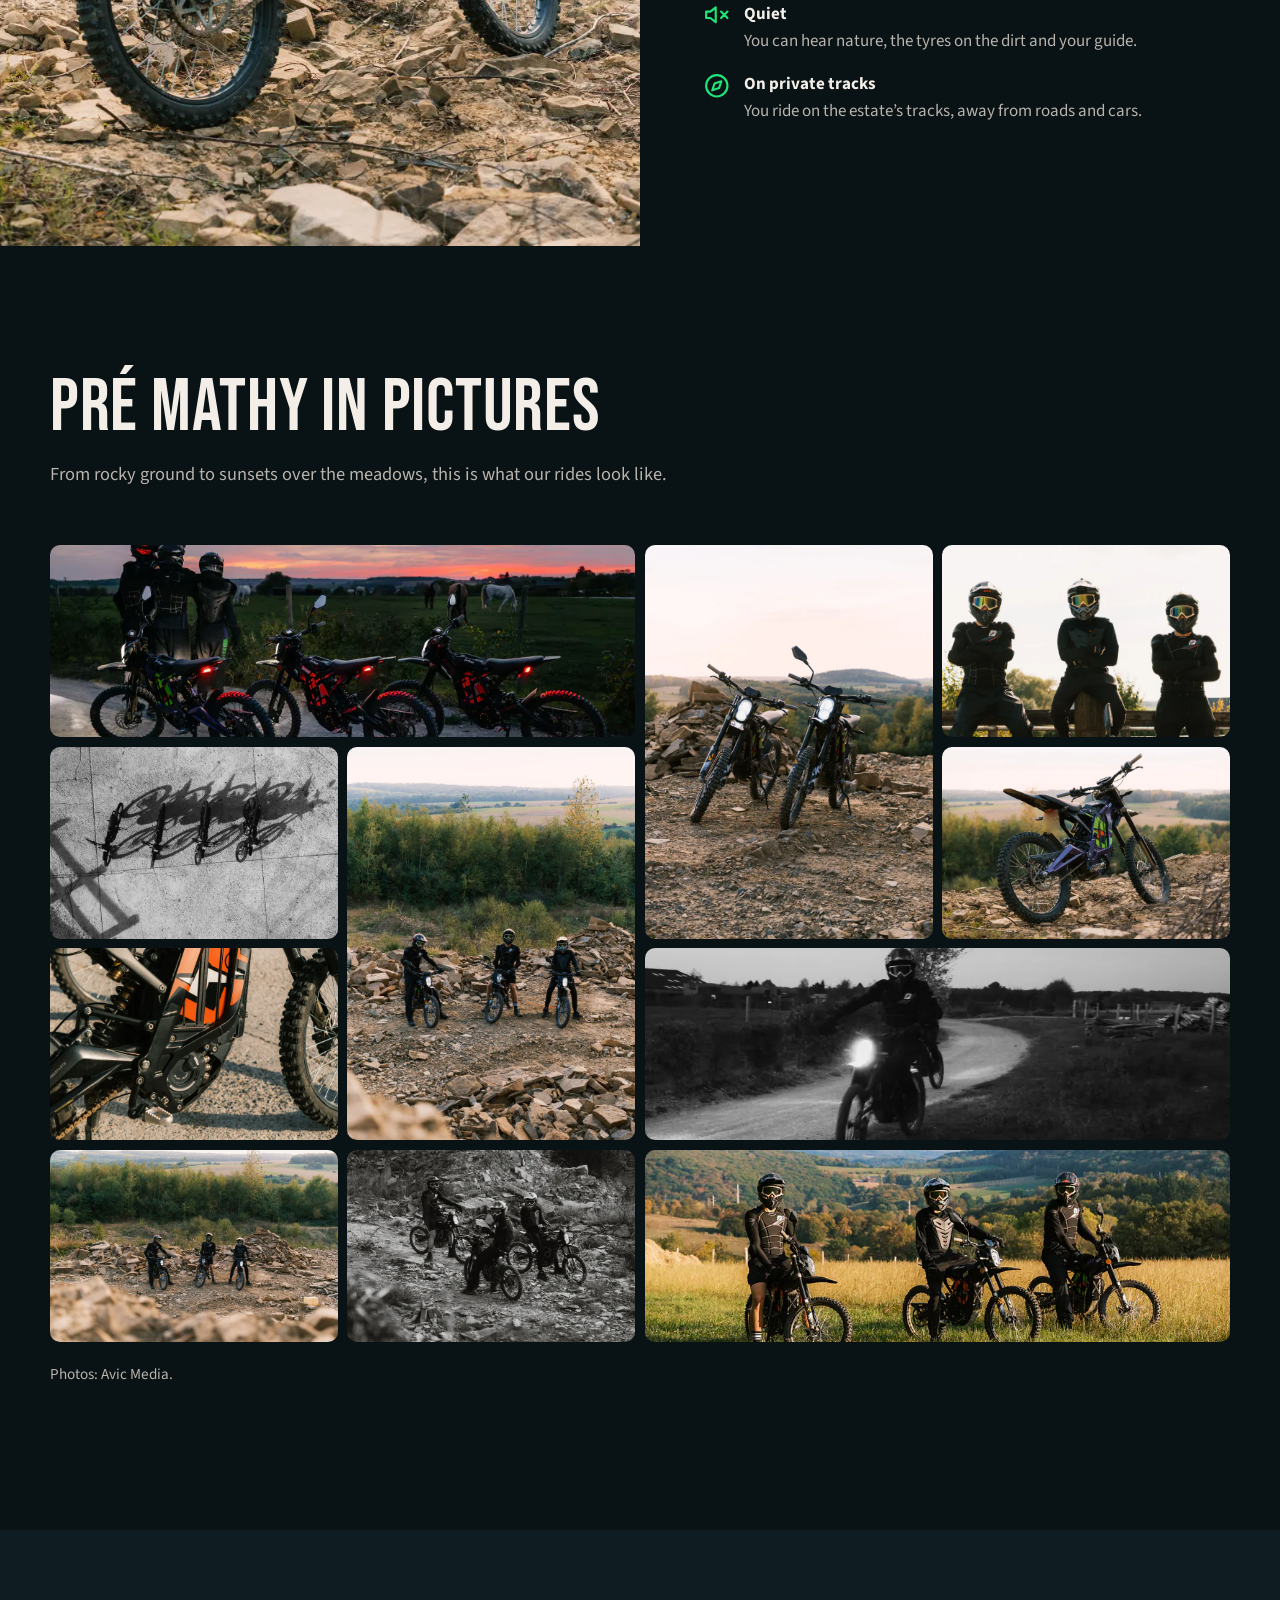
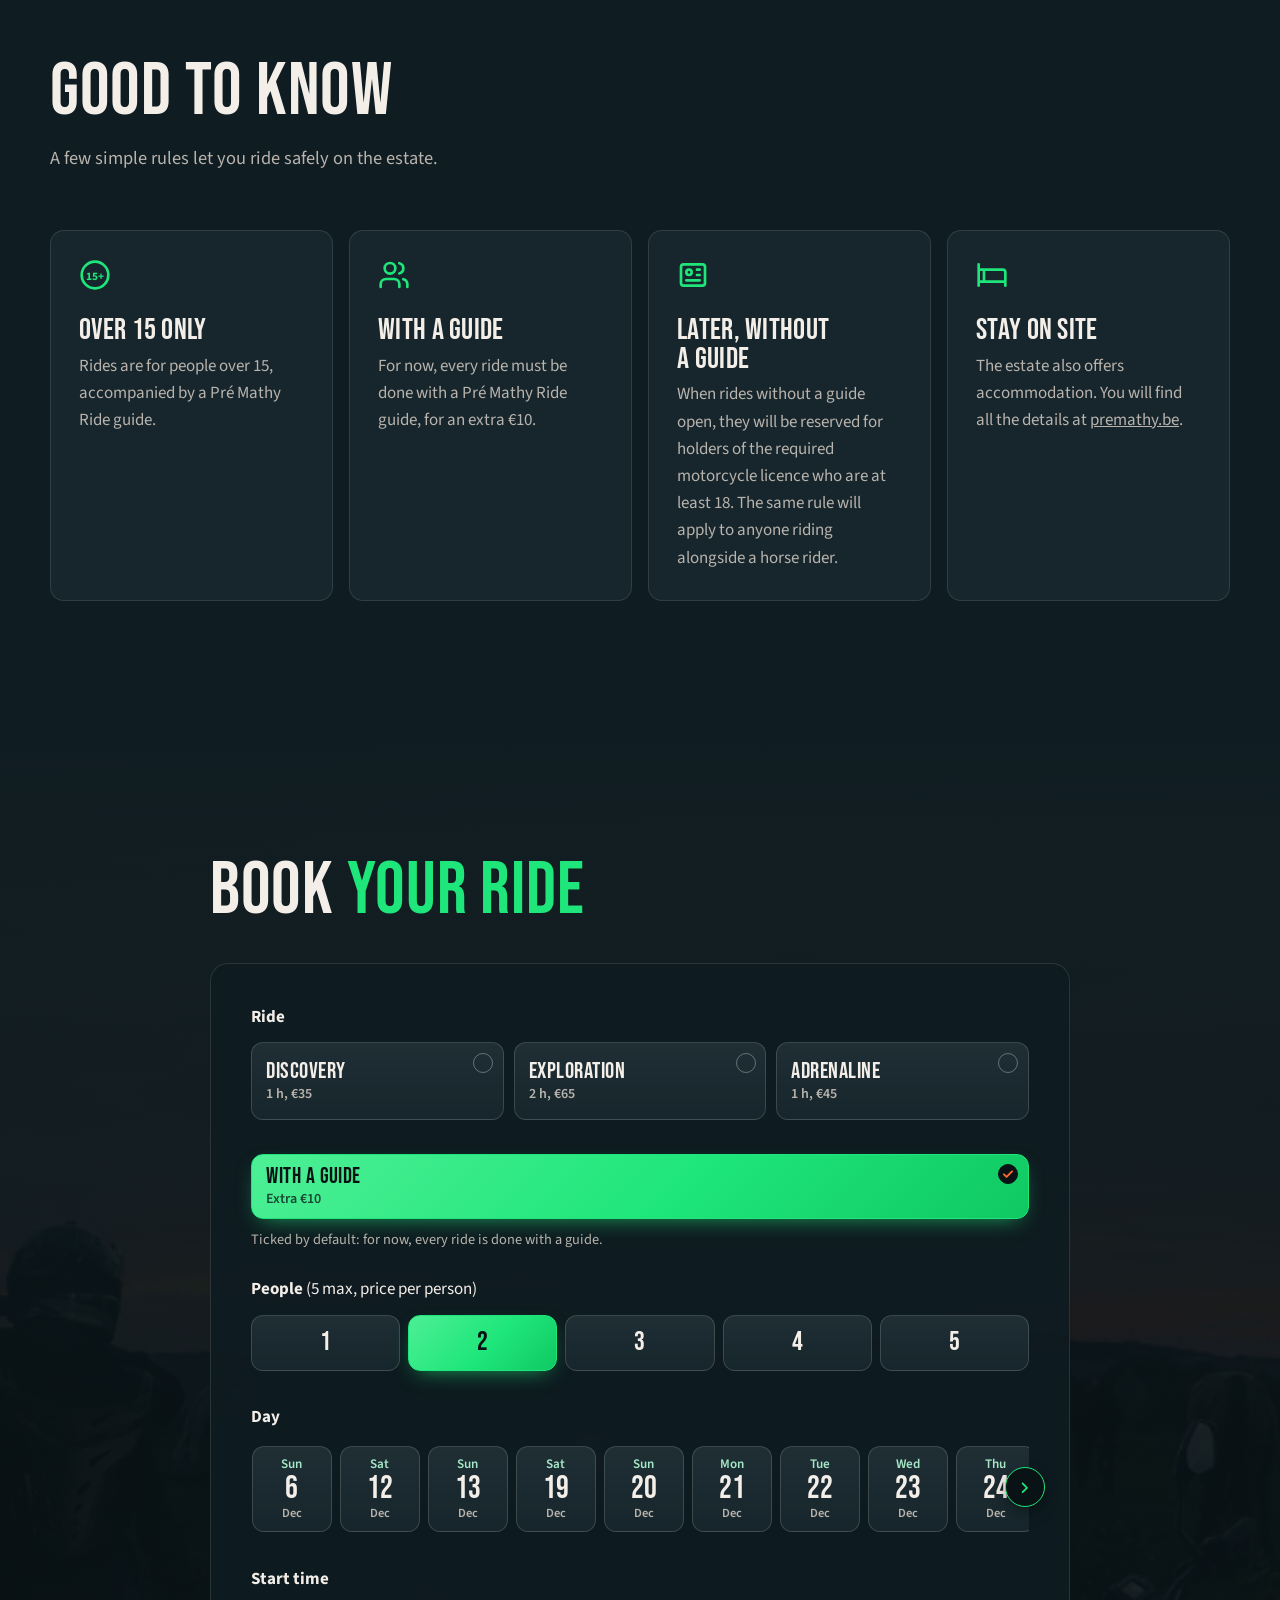
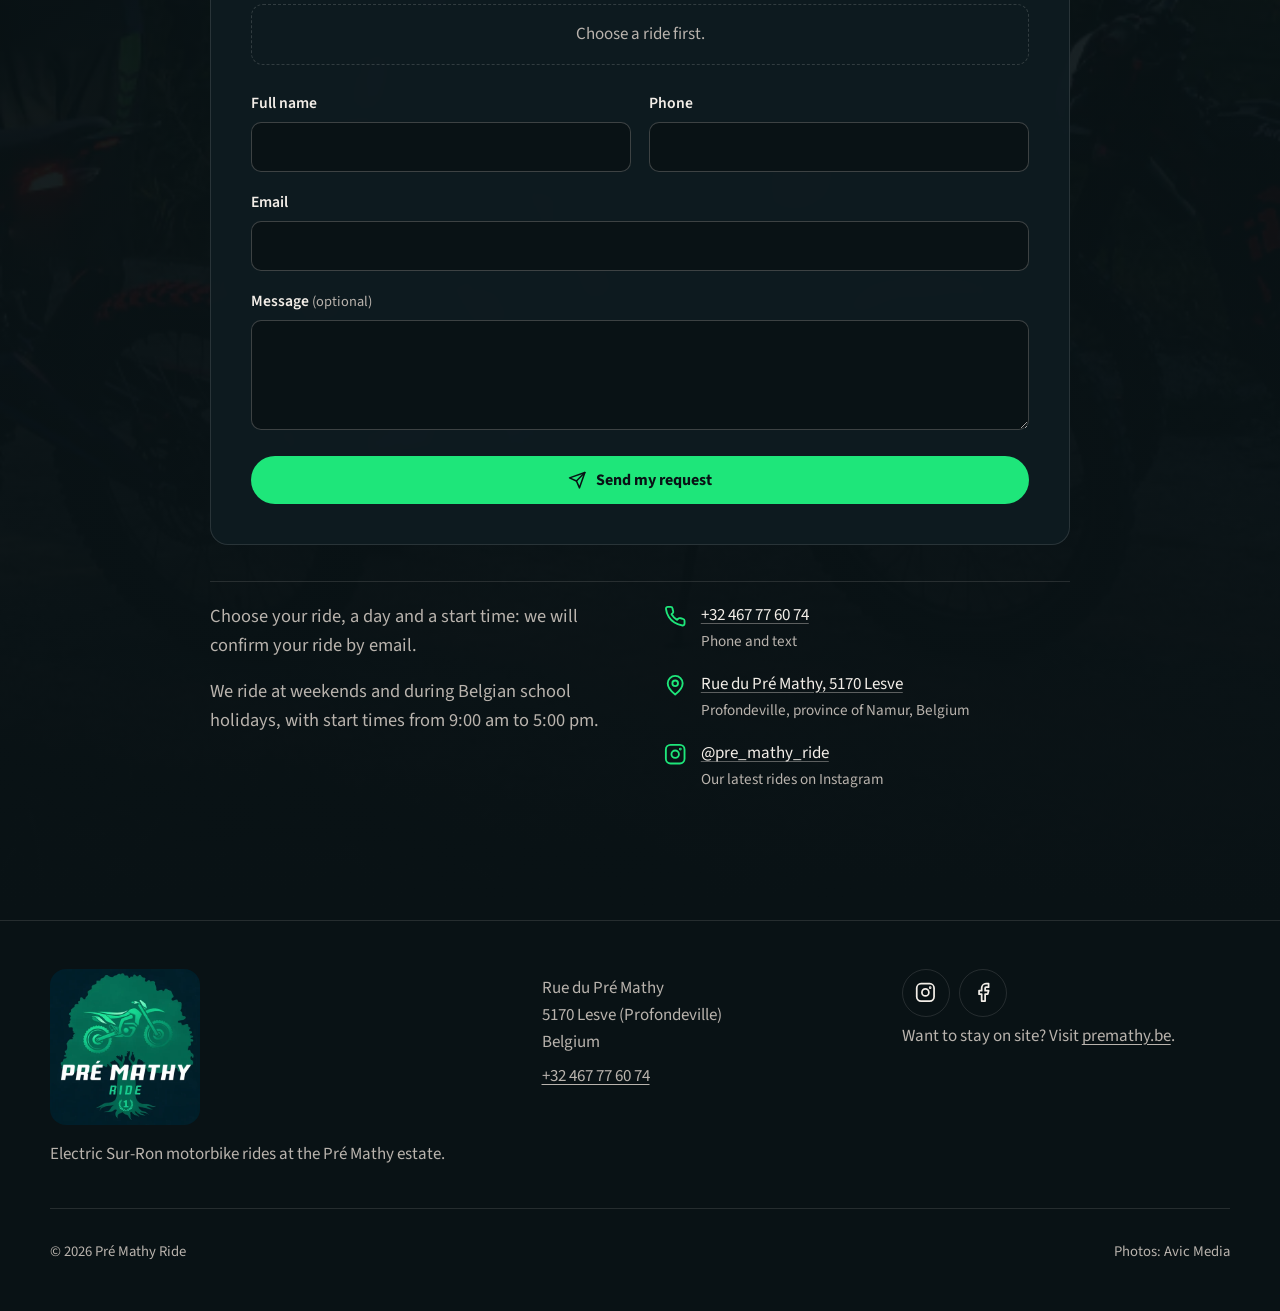
==== commit ce3c7b5b: "Vérification Google Search Console Co-Authored-By: Claude Opus 5.5 <noreply@anthropic.com>" ====
--- a/en/index.html
+++ b/en/index.html
@@ -3,19 +3,24 @@
 <head>
   <meta charset="utf-8">
   <meta name="viewport" content="width=device-width, initial-scale=1">
-  <title>Pré Mathy Ride | Electric Sur-Ron motorbike rides in Lesve (Namur, Belgium)</title>
-  <meta name="description" content="Guided electric Sur-Ron motorbike rides on the private tracks and woodland trails of the Pré Mathy estate in Lesve (Profondeville), Belgium. Three rides from €35 per person.">
+  <title>Pré Mathy Ride: electric motorbike rides in Lesve</title>
+  <meta name="description" content="Guided electric Sur-Ron rides through the meadows and woods of Pré Mathy, in Lesve near Namur, Belgium. Three rides from €35 per person.">
   <link rel="canonical" href="https://www.mathyridee.net/en/">
   <link rel="alternate" hreflang="fr" href="https://www.mathyridee.net/">
   <link rel="alternate" hreflang="en" href="https://www.mathyridee.net/en/">
+  <meta name="google-site-verification" content="w-WTfNZ0YCfWp0Pj-xhRHiBGL0fFM_kO8fwPJ6HshD8">
   <meta name="theme-color" content="#091215">
   <meta property="og:type" content="website">
   <meta property="og:locale" content="en_GB">
-  <meta property="og:title" content="Pré Mathy Ride | Electric motorbike rides in Lesve">
-  <meta property="og:description" content="Guided electric Sur-Ron rides on the private tracks of the Pré Mathy estate.">
-  <meta property="og:image" content="/img/og.jpg">
-  <link rel="icon" href="/favicon-32.png" sizes="32x32" type="image/png">
+  <meta property="og:site_name" content="Pré Mathy Ride">
+  <meta property="og:title" content="Pré Mathy Ride: electric motorbike rides in Lesve">
+  <meta property="og:description" content="Guided electric Sur-Ron rides through the meadows and woods of Pré Mathy, in Lesve near Namur, Belgium. Three rides from €35 per person.">
+  <meta property="og:url" content="https://www.mathyridee.net/en/">
+  <meta property="og:image" content="https://www.mathyridee.net/img/og.jpg">
+  <link rel="icon" href="/favicon.ico" sizes="16x16 32x32 48x48">
   <link rel="icon" href="/favicon-48.png" sizes="48x48" type="image/png">
+  <link rel="icon" href="/favicon-96.png" sizes="96x96" type="image/png">
+  <link rel="icon" href="/favicon-144.png" sizes="144x144" type="image/png">
   <link rel="icon" href="/icon-192.png" sizes="192x192" type="image/png">
   <link rel="apple-touch-icon" href="/apple-touch-icon.png">
   <link rel="preload" href="/fonts/bebas-neue.woff2" as="font" type="font/woff2" crossorigin>
@@ -23,6 +28,15 @@
   <link rel="preload" as="image" type="image/webp" media="(orientation: portrait)" imagesrcset="/img/pmr-45-800.webp 800w, /img/pmr-45-1200.webp 1200w, /img/pmr-45-1600.webp 1600w, /img/pmr-45-2400.webp 2400w" imagesizes="100vw" fetchpriority="high">
   <link rel="preload" as="image" type="image/webp" media="(orientation: landscape)" imagesrcset="/img/pmr-48-800.webp 800w, /img/pmr-48-1200.webp 1200w, /img/pmr-48-1600.webp 1600w, /img/pmr-48-2400.webp 2400w" imagesizes="100vw" fetchpriority="high">
   <link rel="stylesheet" href="/styles.css">
+  <script type="application/ld+json">
+  {
+    "@context": "https://schema.org",
+    "@graph": [
+      { "@type": "WebSite", "@id": "https://www.mathyridee.net/#website", "name": "Pré Mathy Ride", "alternateName": ["Pré Mathy", "mathyridee.net"], "url": "https://www.mathyridee.net/", "inLanguage": "en" },
+      { "@type": "Organization", "@id": "https://www.mathyridee.net/#organization", "name": "Pré Mathy Ride", "url": "https://www.mathyridee.net/", "logo": "https://www.mathyridee.net/icon-512.png" }
+    ]
+  }
+  </script>
   <script type="application/ld+json">
   {
     "@context": "https://schema.org",
